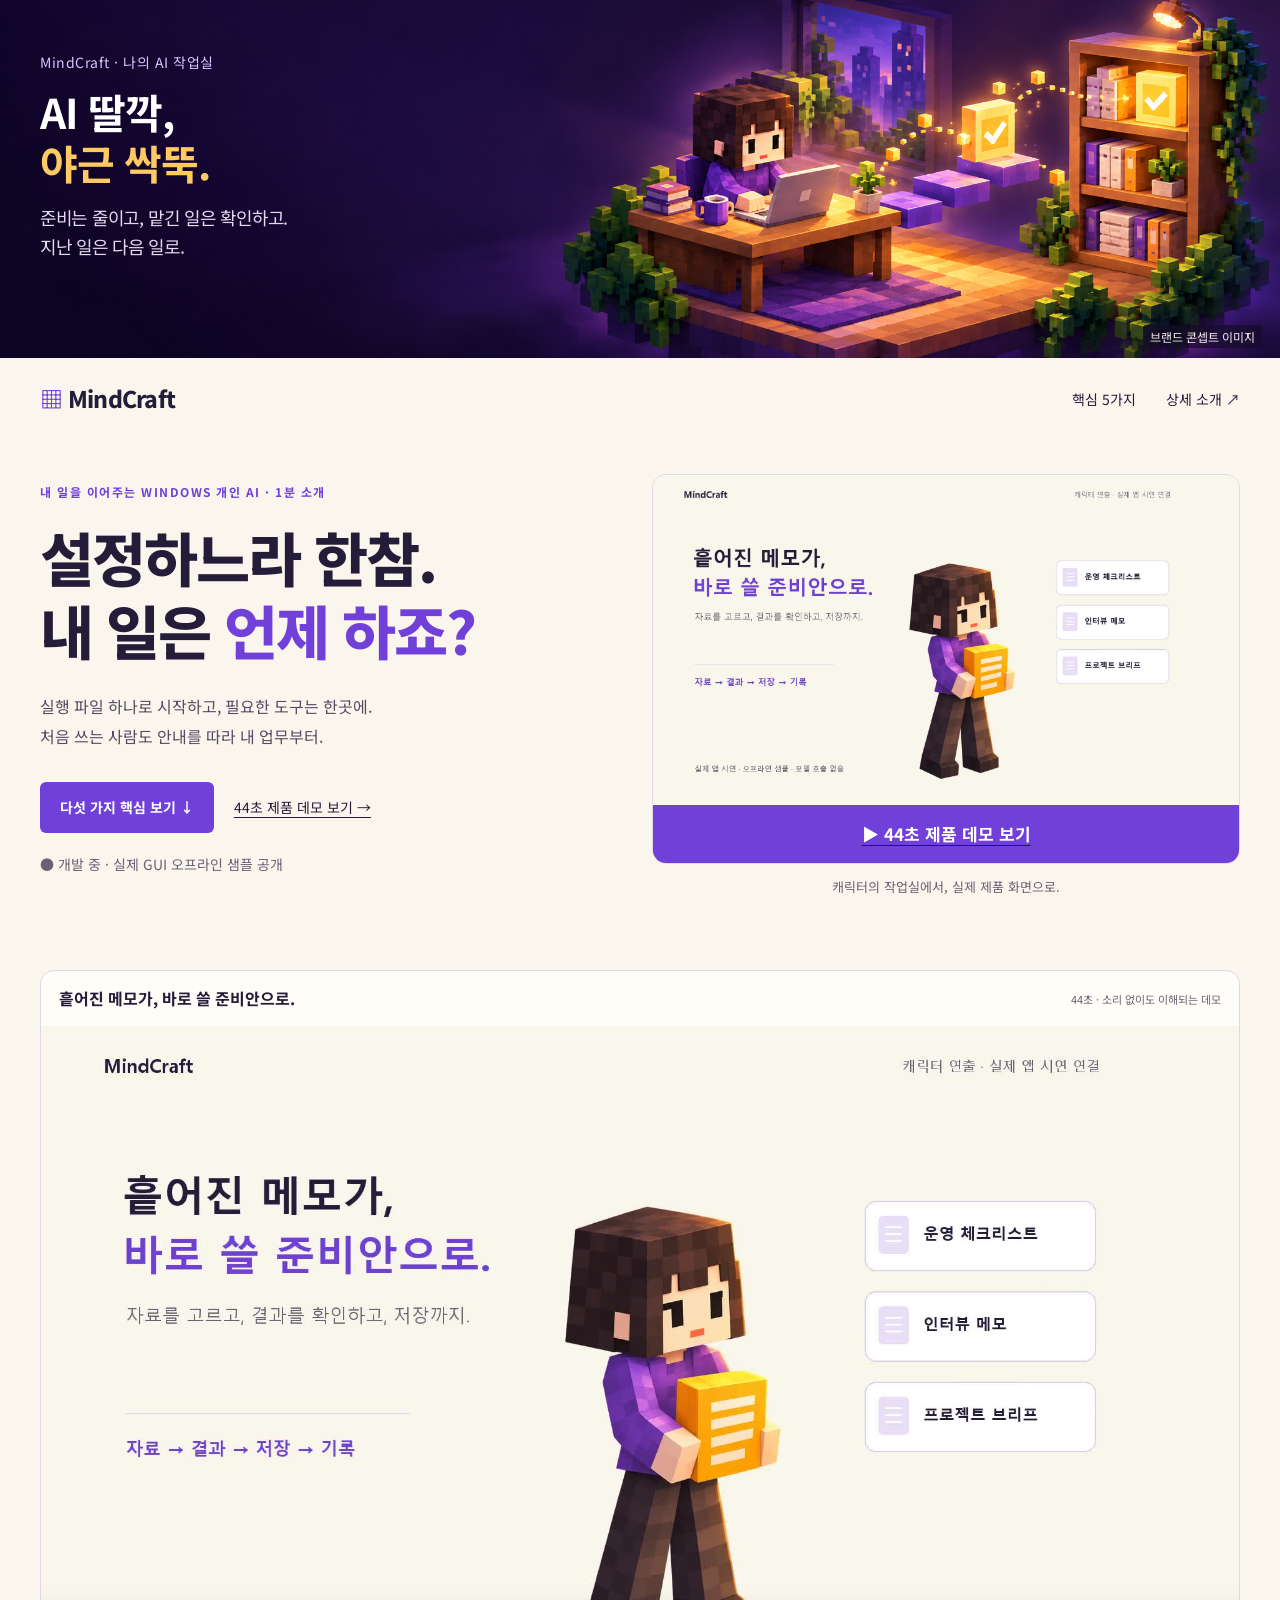
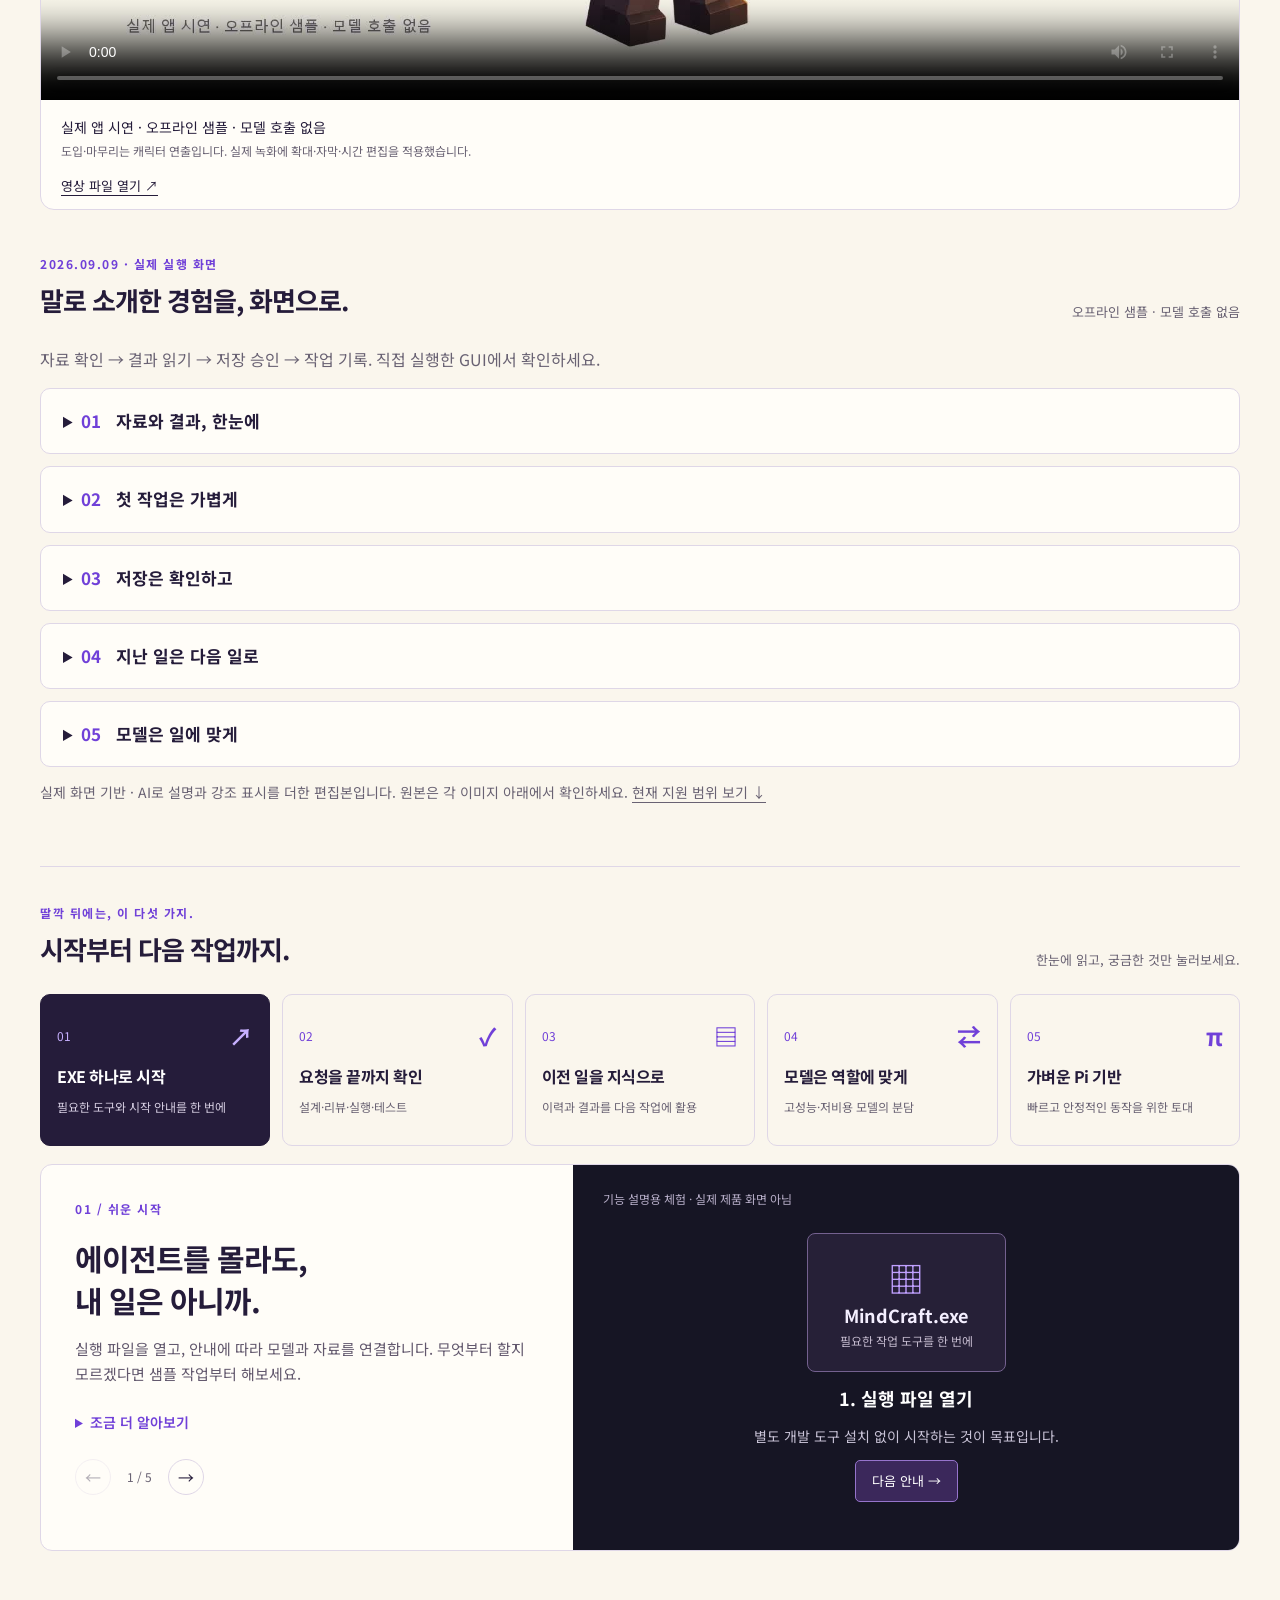
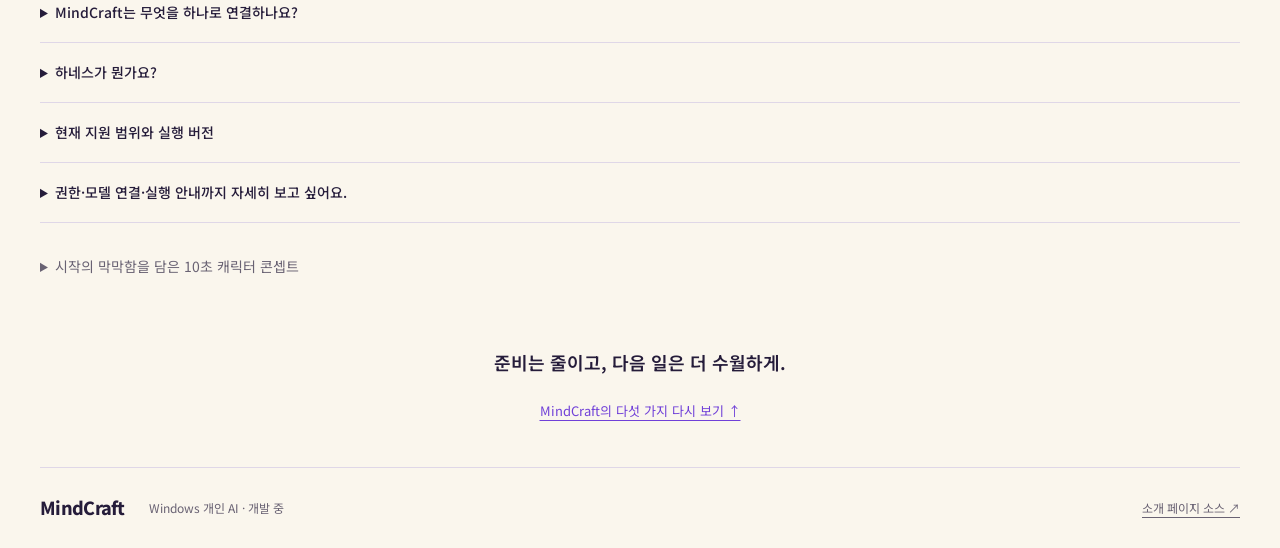
==== index.html @ eecdfc87 "Add 44-second actual product demo with character motion and readable pacing" ====
<!doctype html><html lang="ko"><head><meta charset="utf-8"><meta name="viewport" content="width=device-width, initial-scale=1"><meta name="theme-color" content="#faf6ed"><meta name="description" content="AI 딸깍, 야근 싹뚝. 준비와 반복을 줄이는 Windows 개인 AI. 쉬운 시작, 작업 검증, 지식 재사용, 모델 역할 분담, Pi 기반."><title>MindCraft | AI 딸깍, 야근 싹뚝</title><link rel="icon" href="./favicon.svg"><link rel="stylesheet" href="./style.css"><script src="./app.js" defer></script><meta property="og:image" content="https://ddt-mindcraft.github.io/mindcraft-showcase/assets/submission-cover-v1.png"><meta property="og:image:alt" content="MindCraft · AI 딸깍, 야근 싹뚝 · 콘셉트 이미지"><meta name="twitter:card" content="summary_large_image"></head>
<body><a class="skip" href="#main">본문으로 건너뛰기</a><aside class="value-banner image-value-banner" aria-label="MindCraft 핵심 가치"><img src="./assets/value-banner-v1.png" alt="블록 캐릭터의 작업실에서 확인된 결과 문서가 자료함으로 이어지는 콘셉트 일러스트" width="2172" height="724" fetchpriority="high"><div class="value-banner-copy"><p class="banner-brand">MindCraft · 나의 AI 작업실</p><p class="banner-title"><strong>AI 딸깍,<br><span class="banner-punch">야근 싹뚝.</span></strong></p><p class="banner-value">준비는 줄이고, 맡긴 일은 확인하고.<br>지난 일은 다음 일로.</p></div><small class="banner-label">브랜드 콘셉트 이미지</small></aside><header class="wrap nav"><a class="brand" href="./"><span aria-hidden="true">▦</span> MindCraft</a><nav aria-label="주요 메뉴"><a href="#features">핵심 5가지</a><a href="./details.html">상세 소개 ↗</a></nav></header>
<main id="main"><section class="hero wrap"><div><p class="eyebrow">내 일을 이어주는 WINDOWS 개인 AI · 1분 소개</p><h1>설정하느라 한참.<br>내 일은 <em>언제 하죠?</em></h1><p class="lead">실행 파일 하나로 시작하고, 필요한 도구는 한곳에.<br>처음 쓰는 사람도 안내를 따라 내 업무부터.</p><div class="hero-actions"><a class="primary" href="#features">다섯 가지 핵심 보기 ↓</a><a class="text-button" href="#demo">44초 제품 데모 보기 →</a></div><p class="status">● 개발 중 · 실제 GUI 오프라인 샘플 공개</p></div><figure class="hero-art product-preview"><a href="#product-film" aria-label="44초 실제 제품 데모 보기"><img src="./assets/product-demo-v1.jpg" width="1920" height="1080" alt="보라색 MindCraft 캐릭터와 문서 자료. 흩어진 메모가 바로 쓸 준비안으로."><span class="demo-play">▶ 44초 제품 데모 보기</span></a><figcaption>캐릭터의 작업실에서, 실제 제품 화면으로.</figcaption></figure></section>
<section id="demo" class="wrap demo-gallery"><figure id="product-film" class="product-film"><div class="film-heading"><span>흩어진 메모가, 바로 쓸 준비안으로.</span><small>44초 · 소리 없이도 이해되는 데모</small></div><video id="product-video" controls playsinline preload="metadata" poster="./assets/product-demo-v1.jpg" aria-describedby="product-description" src="./assets/product-demo-v1.mp4">영상 재생을 지원하지 않는 브라우저입니다.</video><figcaption id="product-description">실제 앱 시연 · 오프라인 샘플 · 모델 호출 없음<br><small>도입·마무리는 캐릭터 연출입니다. 실제 녹화에 확대·자막·시간 편집을 적용했습니다.</small></figcaption><p><a href="./assets/product-demo-v1.mp4">영상 파일 열기 ↗</a></p><p id="product-fallback" hidden>영상을 불러오지 못했습니다. 위의 영상 파일 링크로 열어주세요.</p></figure><div class="section-head"><div><p class="eyebrow">2026.09.09 · 실제 실행 화면</p><h2>말로 소개한 경험을, 화면으로.</h2></div><p>오프라인 샘플 · 모델 호출 없음</p></div><p>자료 확인 → 결과 읽기 → 저장 승인 → 작업 기록. 직접 실행한 GUI에서 확인하세요.</p><details class="demo-shot"><summary><span>01</span> 자료와 결과, 한눈에</summary><figure><a href="./assets/demo-annotated-v1/01-result.png" target="_blank" rel="noopener" aria-label="기능 설명 이미지 크게 보기"><img src="./assets/demo-annotated-v1/01-result.png" width="1536" height="1024" loading="lazy" alt="MindCraft 실제 화면 기반의 기능 설명 편집본"></a><figcaption>선택한 자료와 결과 문서를 함께 확인합니다. <a href="./assets/demo-annotated-v1/01-result.png" target="_blank" rel="noopener">설명 이미지 확대 ↗</a> · <a href="./assets/demo-0909/01-result.png" target="_blank" rel="noopener">편집 전 원본 ↗</a></figcaption></figure></details><details class="demo-shot"><summary><span>02</span> 첫 작업은 가볍게</summary><figure><a href="./assets/demo-annotated-v1/02-easy-start.png" target="_blank" rel="noopener" aria-label="기능 설명 이미지 크게 보기"><img src="./assets/demo-annotated-v1/02-easy-start.png" width="1536" height="1024" loading="lazy" alt="MindCraft 실제 화면 기반의 기능 설명 편집본"></a><figcaption>샘플을 따라 첫 작업을 직접 해봅니다. <a href="./assets/demo-annotated-v1/02-easy-start.png" target="_blank" rel="noopener">설명 이미지 확대 ↗</a> · <a href="./assets/demo-0909/02-easy-start.png" target="_blank" rel="noopener">편집 전 원본 ↗</a></figcaption></figure></details><details class="demo-shot"><summary><span>03</span> 저장은 확인하고</summary><figure><a href="./assets/demo-annotated-v1/03-approval.png" target="_blank" rel="noopener" aria-label="기능 설명 이미지 크게 보기"><img src="./assets/demo-annotated-v1/03-approval.png" width="1536" height="1024" loading="lazy" alt="MindCraft 실제 화면 기반의 기능 설명 편집본"></a><figcaption>저장 경로와 변경 내용을 보고 승인합니다. <a href="./assets/demo-annotated-v1/03-approval.png" target="_blank" rel="noopener">설명 이미지 확대 ↗</a> · <a href="./assets/demo-0909/03-approval.png" target="_blank" rel="noopener">편집 전 원본 ↗</a></figcaption></figure></details><details class="demo-shot"><summary><span>04</span> 지난 일은 다음 일로</summary><figure><a href="./assets/demo-annotated-v1/04-history.png" target="_blank" rel="noopener" aria-label="기능 설명 이미지 크게 보기"><img src="./assets/demo-annotated-v1/04-history.png" width="1536" height="1024" loading="lazy" alt="MindCraft 실제 화면 기반의 기능 설명 편집본"></a><figcaption>작업 기록에서 이전 결과를 다시 엽니다. <a href="./assets/demo-annotated-v1/04-history.png" target="_blank" rel="noopener">설명 이미지 확대 ↗</a> · <a href="./assets/demo-0909/04-history.png" target="_blank" rel="noopener">편집 전 원본 ↗</a></figcaption></figure></details><details class="demo-shot"><summary><span>05</span> 모델은 일에 맞게</summary><figure><a href="./assets/demo-annotated-v1/05-model-roles.png" target="_blank" rel="noopener" aria-label="기능 설명 이미지 크게 보기"><img src="./assets/demo-annotated-v1/05-model-roles.png" width="1536" height="1024" loading="lazy" alt="MindCraft 실제 화면 기반의 기능 설명 편집본"></a><figcaption>일반 작업과 복잡한 계획에 쓸 모델 역할을 설정합니다. <a href="./assets/demo-annotated-v1/05-model-roles.png" target="_blank" rel="noopener">설명 이미지 확대 ↗</a> · <a href="./assets/demo-0909/05-model-roles.png" target="_blank" rel="noopener">편집 전 원본 ↗</a></figcaption></figure></details><p class="demo-note">실제 화면 기반 · AI로 설명과 강조 표시를 더한 편집본입니다. 원본은 각 이미지 아래에서 확인하세요. <a href="#availability">현재 지원 범위 보기 ↓</a></p></section>
<section id="features" class="wrap features"><div class="section-head"><div><p class="eyebrow">딸깍 뒤에는, 이 다섯 가지.</p><h2>시작부터 다음 작업까지.</h2></div><p>한눈에 읽고, 궁금한 것만 눌러보세요.</p></div>
<div class="feature-tabs" role="tablist" aria-label="MindCraft 핵심 특징">
<button id="tab-0" role="tab" aria-selected="true" aria-controls="feature-panel" data-feature="0"><span class="number">01 <b>↗</b></span><strong>EXE 하나로 시작</strong><span>필요한 도구와 시작 안내를 한 번에</span></button>
<button id="tab-1" role="tab" aria-selected="false" tabindex="-1" aria-controls="feature-panel" data-feature="1"><span class="number">02 <b>✓</b></span><strong>요청을 끝까지 확인</strong><span>설계·리뷰·실행·테스트</span></button>
<button id="tab-2" role="tab" aria-selected="false" tabindex="-1" aria-controls="feature-panel" data-feature="2"><span class="number">03 <b>▤</b></span><strong>이전 일을 지식으로</strong><span>이력과 결과를 다음 작업에 활용</span></button>
<button id="tab-3" role="tab" aria-selected="false" tabindex="-1" aria-controls="feature-panel" data-feature="3"><span class="number">04 <b>⇄</b></span><strong>모델은 역할에 맞게</strong><span>고성능·저비용 모델의 분담</span></button>
<button id="tab-4" role="tab" aria-selected="false" tabindex="-1" aria-controls="feature-panel" data-feature="4"><span class="number">05 <b>π</b></span><strong>가벼운 Pi 기반</strong><span>빠르고 안정적인 동작을 위한 토대</span></button>
</div>
<div id="feature-panel" role="tabpanel" aria-labelledby="tab-0" tabindex="0"><div class="panel-copy"><p class="eyebrow" id="panel-kicker">01 / 쉬운 시작</p><h3 id="panel-title">에이전트를 몰라도,<br>내 일은 아니까.</h3><p id="panel-description">실행 파일을 열고, 안내에 따라 모델과 자료를 연결합니다. 무엇부터 할지 모르겠다면 샘플 작업부터 해보세요.</p><details id="deep-detail"><summary>조금 더 알아보기</summary><div id="panel-detail">하네스는 AI가 일을 수행하는 데 필요한 도구와 절차입니다. MindCraft는 이를 한 프로그램에 담아 직접 구성하는 부담을 줄입니다. 실제 AI를 연결하려면 선택한 서비스의 계정이나 인증 정보가 필요할 수 있습니다.</div></details><div class="panel-navigation"><button id="prev-feature" disabled aria-label="이전 특징">←</button><span id="position">1 / 5</span><button id="next-feature" aria-label="다음 특징">→</button></div></div><div class="experience"><span class="sample">기능 설명용 체험 · 실제 제품 화면 아님</span><div id="interactive"><div class="file-tile"><span>▦</span><strong>MindCraft.exe</strong><small>필요한 작업 도구를 한 번에</small></div><p class="scene-title">1. 실행 파일 열기</p><p>별도 개발 도구 설치 없이 시작하는 것이 목표입니다.</p><button class="scene-button" id="onboard-next">다음 안내 →</button></div></div></div>
<noscript><p>위 다섯 가지가 핵심입니다. <a href="./details.html">상세 소개</a>에서 설명을 확인하세요.</p></noscript></section>
<section class="wrap more"><details id="comparison"><summary>MindCraft는 무엇을 하나로 연결하나요?</summary><p>쉬운 시작부터 요청 확인, 지식 재사용까지. 내 일을 이어주는 작업 환경을 하나로 연결합니다.</p><p>도구를 하나씩 구성하는 부담을 줄이고, 작업 순서에 따라 결과를 확인합니다. 다시 쓸 자료는 골라서 다음 작업에 활용합니다.</p></details><details><summary>하네스가 뭔가요?</summary><p>AI가 일을 수행하는 데 필요한 도구와 절차를 뜻합니다. MindCraft는 쉬운 시작, 작업 절차, 지식 재사용, 모델 배정을 하나의 프로그램으로 연결합니다.</p></details><details id="availability"><summary>현재 지원 범위와 실행 버전</summary><p>2026년 9월 9일 기준, 실제 GUI의 오프라인 자료→결과→저장 승인→기록 여정과 단일 EXE 패키지가 있습니다. AI-DLC는 코드 생성 진행 중이며, 실제 모델 연결·작업별 전체 검증·비용 및 속도 효과·깨끗한 Windows 환경 검증은 아직 완료되지 않았습니다. 공개 캡처는 최신 개발 화면으로, 별도 전달하는 검증된 이전 EXE와 UI 차이가 있습니다.</p><p><a href="./details.html#story">계산과 검사를 수행하는 웹 예시 보기 ↗</a></p></details><details><summary>권한·모델 연결·실행 안내까지 자세히 보고 싶어요.</summary><p>파일 변경 전 승인, 중단 후 재개, 자료의 출처와 재사용 기준을 포함한 상세 설명입니다.</p><a href="./details.html#principles">제품 상세 소개 ↗</a> · <a href="./details.html#start">시작 준비 안내 ↗</a></details></section>
<section class="wrap concept-extra"><details><summary>시작의 막막함을 담은 10초 캐릭터 콘셉트</summary><video id="concept-video" controls muted playsinline preload="none" src="./assets/onboarding-concept.mp4" aria-label="AI 생성 캐릭터 콘셉트 영상"></video><p>AI 생성 콘셉트 · 실제 제품 화면 아님</p><p id="video-fallback" hidden><a href="./assets/onboarding-concept.mp4">콘셉트 영상 직접 열기 ↗</a></p></details></section><section class="closing wrap"><p>준비는 줄이고, 다음 일은 더 수월하게.</p><a href="#features">MindCraft의 다섯 가지 다시 보기 ↑</a></section></main><footer class="wrap"><a class="brand" href="./">MindCraft</a><span>Windows 개인 AI · 개발 중</span><a href="https://github.com/ddt-mindcraft/mindcraft-showcase">소개 페이지 소스 ↗</a></footer>
</body></html>
---- style.css ----
@import url('https://fonts.googleapis.com/css2?family=Noto+Sans+KR:wght@400;500;600;700;800&display=swap');
:root{--bg:#faf6ed;--ink:#251c3a;--purple:#7040d8;--muted:#696273;--line:#dfd7e7}*{box-sizing:border-box}html{scroll-behavior:smooth;scroll-padding-top:24px}body{margin:0;background:var(--bg);color:var(--ink);font-family:'Noto Sans KR','Malgun Gothic',sans-serif;line-height:1.65}button,select,input{font:inherit}button,a{color:inherit}button{cursor:pointer}a{text-underline-offset:4px}button:focus-visible,a:focus-visible,summary:focus-visible,input:focus-visible{outline:3px solid var(--purple);outline-offset:5px}.wrap{width:min(1200px,calc(100% - 64px));margin-inline:auto}.skip{position:absolute;top:-100px;background:#fff;padding:15px;z-index:5}.skip:focus{top:10px}.nav{display:flex;align-items:center;justify-content:space-between;padding-block:22px}.brand{text-decoration:none;font-weight:800;font-size:23px;letter-spacing:-.7px}.brand span{color:var(--purple)}nav{display:flex;gap:30px;font-size:14px}nav a{text-decoration:none}.hero{display:grid;grid-template-columns:1fr 1fr;align-items:center;gap:24px;padding-block:34px 48px}.eyebrow{font-size:12px;letter-spacing:1.5px;font-weight:700;color:var(--purple);margin:0 0 18px}h1{font-size:clamp(38px,4.6vw,64px);line-height:1.25;letter-spacing:-2px;margin:0 0 24px;font-weight:800}h1 em{font-style:normal;color:var(--purple)}.lead{font-size:16px;line-height:1.9;color:#544c62;margin:0}.hero-actions{display:flex;align-items:center;flex-wrap:wrap;gap:20px;margin-top:30px}.primary{padding:14px 20px;background:var(--purple);color:#fff;border-radius:6px;font-size:14px;text-decoration:none;font-weight:700}.text-button{border:0;background:transparent;padding:8px 0;font-size:14px}.text-button small{color:var(--muted);margin-left:4px}.status{font-size:12px;color:var(--muted);margin-top:20px}.hero-art{margin:0}.hero-art img{display:block;width:100%;height:auto;mix-blend-mode:multiply;border-radius:20px}.hero-art figcaption{text-align:center;color:var(--muted);font-size:12px;margin-top:10px}.features{border-top:1px solid var(--line);padding-top:36px}.section-head{display:flex;align-items:end;justify-content:space-between;gap:24px;margin-bottom:24px}.section-head .eyebrow{margin-bottom:5px}h2{font-size:26px;letter-spacing:-1px;margin:0}.section-head>p{font-size:13px;color:var(--muted);margin:0}.feature-tabs{display:grid;grid-template-columns:repeat(5,1fr);gap:12px}.feature-tabs button{text-align:left;border:1px solid var(--line);background:transparent;border-radius:10px;padding:19px 16px;transition:background .18s,transform .18s;min-height:152px}.feature-tabs button:hover{background:#f0e7fb;transform:translateY(-2px)}.feature-tabs button[aria-selected=true]{background:var(--ink);border-color:var(--ink);color:#fff}.number{font-size:12px;color:var(--purple);display:flex;justify-content:space-between;align-items:center;margin-bottom:15px}.number b{font-size:24px;line-height:1}.feature-tabs [aria-selected=true] .number{color:#c7b0ff}.feature-tabs strong{display:block;font-size:16px;letter-spacing:-.5px;margin-bottom:7px}.feature-tabs button>span:last-child{display:block;font-size:12px;color:var(--muted)}.feature-tabs button[aria-selected=true]>span:last-child{color:#d4cce0}#feature-panel{display:grid;grid-template-columns:1fr 1.25fr;border:1px solid var(--line);background:#fffdf8;border-radius:12px;margin-top:18px;overflow:hidden}.panel-copy{padding:34px}.panel-copy h3{font-size:30px;line-height:1.4;letter-spacing:-1px;margin:0 0 16px}.panel-copy>p:not(.eyebrow){font-size:15px;color:#62586d}.panel-copy details{margin-top:24px;font-size:14px}.panel-copy summary{font-weight:600;color:var(--purple)}summary{cursor:pointer}details>div,details>p{margin-top:14px;color:#62586d;font-size:14px;line-height:1.85}.panel-navigation{display:flex;align-items:center;gap:16px;margin-top:25px}.panel-navigation button{border:1px solid var(--line);background:transparent;border-radius:50%;width:36px;height:36px}.panel-navigation button:disabled{opacity:.35;cursor:default}.panel-navigation span{font-size:12px;color:var(--muted)}.experience{background:#161524;color:#f4efff;padding:24px 30px;display:flex;flex-direction:column;min-height:365px}.sample{color:#b7aec8;font-size:12px}#interactive{flex:1;display:flex;flex-direction:column;justify-content:center;gap:12px;align-items:center;padding:24px 0;text-align:center}#interactive p{margin:0;font-size:14px;color:#c9c3d7}.file-tile{display:flex;flex-direction:column;align-items:center;border:1px solid #74618f;padding:20px 32px;background:#262037;border-radius:8px}.file-tile>span{font-size:36px;color:#c0a0ff;line-height:1.3}.file-tile small{color:#c4bace;font-size:12px}.file-tile strong{font-size:18px}.scene-title{font-size:18px!important;color:#fff!important;font-weight:700}.scene-button{border:1px solid #9674cc;background:#3b285b;color:#fff;border-radius:5px;padding:9px 16px;font-size:13px}.mini-steps{display:flex;gap:8px;justify-content:center;flex-wrap:wrap}.mini-steps button{background:#272436;color:#ccc3dc;border:1px solid #655a77;padding:9px 13px;border-radius:4px;font-size:13px}.mini-steps button[aria-pressed=true]{background:#b692f4;color:#211530;border-color:#b692f4}.scene-result{padding:17px;border-left:3px solid #ba9aec;text-align:left;width:100%;background:#211f31}.scene-result strong{display:block;color:#fff;margin-bottom:5px}.knowledge{display:grid;gap:10px;width:100%;text-align:left}.knowledge label{border:1px solid #706084;padding:13px;cursor:pointer;background:#292238;font-size:14px}.knowledge input{accent-color:#b895f3;margin-right:10px}.model-row{display:flex;justify-content:space-between;gap:20px;padding:9px 16px;border-bottom:1px solid #4e445f;width:100%;font-size:14px}.model-row b{color:#d3b8ff}.pi-stack{display:grid;gap:10px;width:100%}.pi-stack div{border:1px solid #6c5888;border-radius:5px;padding:12px;font-size:14px}.pi-stack div:first-child{background:#68439b}.pi-stack span{display:block;font-size:12px;color:#d2c6df}.more{padding-block:32px}.more details{border-bottom:1px solid var(--line);padding:18px 0}.more summary{font-weight:500;font-size:14px}.more p{max-width:850px}.closing{padding:22px 0 45px;text-align:center}.closing p{font-size:18px;font-weight:600}.closing a{font-size:13px;color:var(--purple)}footer{border-top:1px solid var(--line);display:flex;align-items:center;gap:24px;padding-block:25px;font-size:12px;color:var(--muted)}footer .brand{font-size:18px;color:var(--ink)}footer>a:last-child{margin-left:auto}dialog{background:var(--bg);border:0;border-radius:14px;padding:26px;width:min(850px,calc(100% - 28px));max-height:90vh;overflow:auto;color:var(--ink)}dialog::backdrop{background:#141020c9}.dialog-head{display:flex;align-items:center;justify-content:space-between;gap:20px}.dialog-head .eyebrow{margin-bottom:5px}.dialog-head button{border:1px solid var(--line);background:transparent;font-size:28px;min-width:42px}video{width:100%;background:#181421;aspect-ratio:16/9;margin-top:20px}dialog p:not(.eyebrow){font-size:13px;color:var(--muted)}dialog a{color:var(--purple);font-size:14px}
@media(max-width:900px){.wrap{width:calc(100% - 36px)}.hero{gap:12px}h1{font-size:42px}.lead{font-size:14px}.feature-tabs{gap:8px}.feature-tabs button{padding:14px 10px}.feature-tabs strong{font-size:14px}.panel-copy{padding:24px}.experience{padding:20px}.panel-copy h3{font-size:26px}.section-head{align-items:start}}
@media(max-width:650px){nav{gap:16px;font-size:12px}.nav{padding-block:16px}.brand{font-size:21px}.hero{grid-template-columns:1fr;padding-top:20px;padding-bottom:28px}.hero-art{max-width:390px;margin-inline:auto}.hero-art img{max-height:235px;object-fit:contain}.hero-art figcaption{margin-top:0}h1{font-size:42px}.hero-actions{gap:14px;margin-top:22px}.lead br{display:none}.status{margin-top:14px}.features{padding-top:24px}.section-head{display:block}.section-head>p{margin-top:8px}h2{font-size:23px}.feature-tabs{grid-template-columns:repeat(2,1fr);gap:8px}.feature-tabs button{min-height:112px;padding:12px 14px}.feature-tabs button:last-child{grid-column:1/-1;min-height:96px}.number{margin-bottom:8px}.feature-tabs strong{font-size:15px}#feature-panel{grid-template-columns:1fr}.panel-copy{padding:24px}.panel-copy h3{font-size:26px}.experience{min-height:320px}.panel-navigation{margin-top:18px}footer{flex-wrap:wrap;gap:10px}footer>a:last-child{margin-left:0;width:100%}.closing p{font-size:16px}.dialog-head h2{font-size:20px}}
@media(prefers-reduced-motion:reduce){html{scroll-behavior:auto}*,*::before,*::after{transition:none!important;animation:none!important}}

.hero-film{border:1px solid var(--line);border-radius:14px;overflow:hidden;background:#fffaf2;box-shadow:0 16px 42px #3823480b}.film-heading{display:flex;align-items:center;justify-content:space-between;gap:12px;padding:14px 18px;font-weight:700;font-size:16px}.film-heading small{font-size:11px;color:var(--muted);font-weight:400}.hero-film video{display:block;width:100%;aspect-ratio:16/9;object-fit:contain;margin:0;background:#28252e}.hero-film figcaption{font-size:13px;padding:14px 16px;margin:0;color:var(--ink)}.hero-film figcaption small{font-size:11px;color:var(--muted)}#video-fallback{padding:10px 18px;font-size:13px}@media(max-width:650px){.hero-film{width:100%;max-width:none;margin-top:10px}.film-heading{font-size:14px;padding:12px}.film-heading small{font-size:10px}}

.demo-gallery{padding-block:25px 48px}.demo-gallery>p{font-size:16px;color:var(--muted)}.demo-shot{border:1px solid var(--line);border-radius:10px;background:#fffdf8;margin-block:12px;overflow:hidden}.demo-shot summary{padding:18px 22px;font-size:17px;font-weight:700}.demo-shot summary span{color:var(--purple);margin-right:10px}.demo-shot figure{margin:0;padding:0 16px 20px}.demo-shot img{display:block;width:100%;height:auto;border:1px solid var(--line);border-radius:6px}.demo-shot figcaption{font-size:14px;margin-top:12px;line-height:1.8;color:var(--muted)}.demo-shot figcaption a{white-space:nowrap}.demo-gallery .demo-note{font-size:14px}.status{font-size:14px}

.comparison-table{overflow-x:auto}.comparison-table table{width:100%;border-collapse:collapse;min-width:510px;font-size:14px}.comparison-table th,.comparison-table td{text-align:left;padding:14px;border-bottom:1px solid var(--line);vertical-align:top}.comparison-table thead{background:#eee7f7}

.value-banner{background:#251c3a;color:#fff;text-align:center;padding:12px 24px}.value-banner p{margin:0;font-size:16px;line-height:1.65;letter-spacing:-.3px}.value-banner strong{color:#d8c4ff;font-weight:700}.value-banner span{display:inline-block}@media(max-width:540px){.value-banner{padding:10px 16px}.value-banner p{font-size:14px}.value-banner strong{display:block}}

.image-value-banner{position:relative;isolation:isolate;overflow:hidden;min-height:280px;height:clamp(280px,28vw,400px);padding:0;text-align:left;background:#160c29}.image-value-banner>img{position:absolute;inset:0;width:100%;height:100%;object-fit:cover;z-index:-1}.image-value-banner .value-banner-copy{width:min(1200px,calc(100% - 64px));margin:auto;padding-block:clamp(24px,4vw,56px)}.image-value-banner .banner-brand{font-size:14px;letter-spacing:.5px;color:#d8c4ff;margin:0 0 12px}.image-value-banner .banner-title{font-size:clamp(28px,3.2vw,46px);line-height:1.25;letter-spacing:-1px}.image-value-banner .banner-title strong{color:#fff}.image-value-banner .banner-value{font-size:clamp(15px,1.4vw,19px);line-height:1.65;margin-top:14px;color:#e3d9ee}.image-value-banner .banner-label{position:absolute;bottom:10px;right:18px;font-size:12px;color:#eee;background:#160c29b3;padding:2px 7px;border-radius:3px}@media(max-width:600px){.image-value-banner{height:auto;min-height:400px;padding-top:195px}.image-value-banner>img{width:650px;max-width:none;height:217px;left:auto;right:0;object-fit:contain}.image-value-banner .value-banner-copy{width:calc(100% - 40px);padding:10px 0 40px}.image-value-banner .banner-title{font-size:29px}.image-value-banner .banner-title br{display:none}.image-value-banner .banner-value br{display:none}.image-value-banner .banner-brand{margin-bottom:7px}.image-value-banner .banner-value{margin-top:10px}.image-value-banner .banner-label{bottom:8px}}

.image-value-banner .banner-title .banner-punch{display:inline;color:#ffc963;font-size:inherit;font-weight:inherit;line-height:inherit}.image-value-banner .banner-value{max-width:45%}@media(max-width:600px){.image-value-banner .banner-value{max-width:100%}}

/* Actual product film, September 2026 */
.product-preview{margin:0}.product-preview>a{display:block;position:relative;overflow:hidden;border:1px solid var(--line);border-radius:14px;background:#faf6ed}.product-preview img{display:block;width:100%;height:auto;mix-blend-mode:normal;border-radius:0}.demo-play{display:block;background:var(--purple);color:white;text-align:center;padding:15px;font-size:17px;font-weight:700}.product-preview figcaption{text-align:center;font-size:13px;color:var(--muted);margin-top:12px}.product-film{scroll-margin-top:20px;margin:0 0 44px;border:1px solid var(--line);border-radius:14px;overflow:hidden;background:#fffdf8}.product-film video{display:block;margin:0;width:100%;aspect-ratio:16/9}.product-film figcaption{padding:16px 20px 0;font-size:14px}.product-film figcaption small{color:var(--muted);font-size:12px}.product-film>p{padding:0 20px;font-size:13px}.concept-extra{padding-bottom:30px}.concept-extra summary{font-size:14px;color:var(--muted)}.concept-extra video{max-width:700px;display:block}.concept-extra p{font-size:12px;color:var(--muted)}@media(max-width:650px){.product-film .film-heading{display:block}.product-film .film-heading small{display:block;margin-top:5px}}
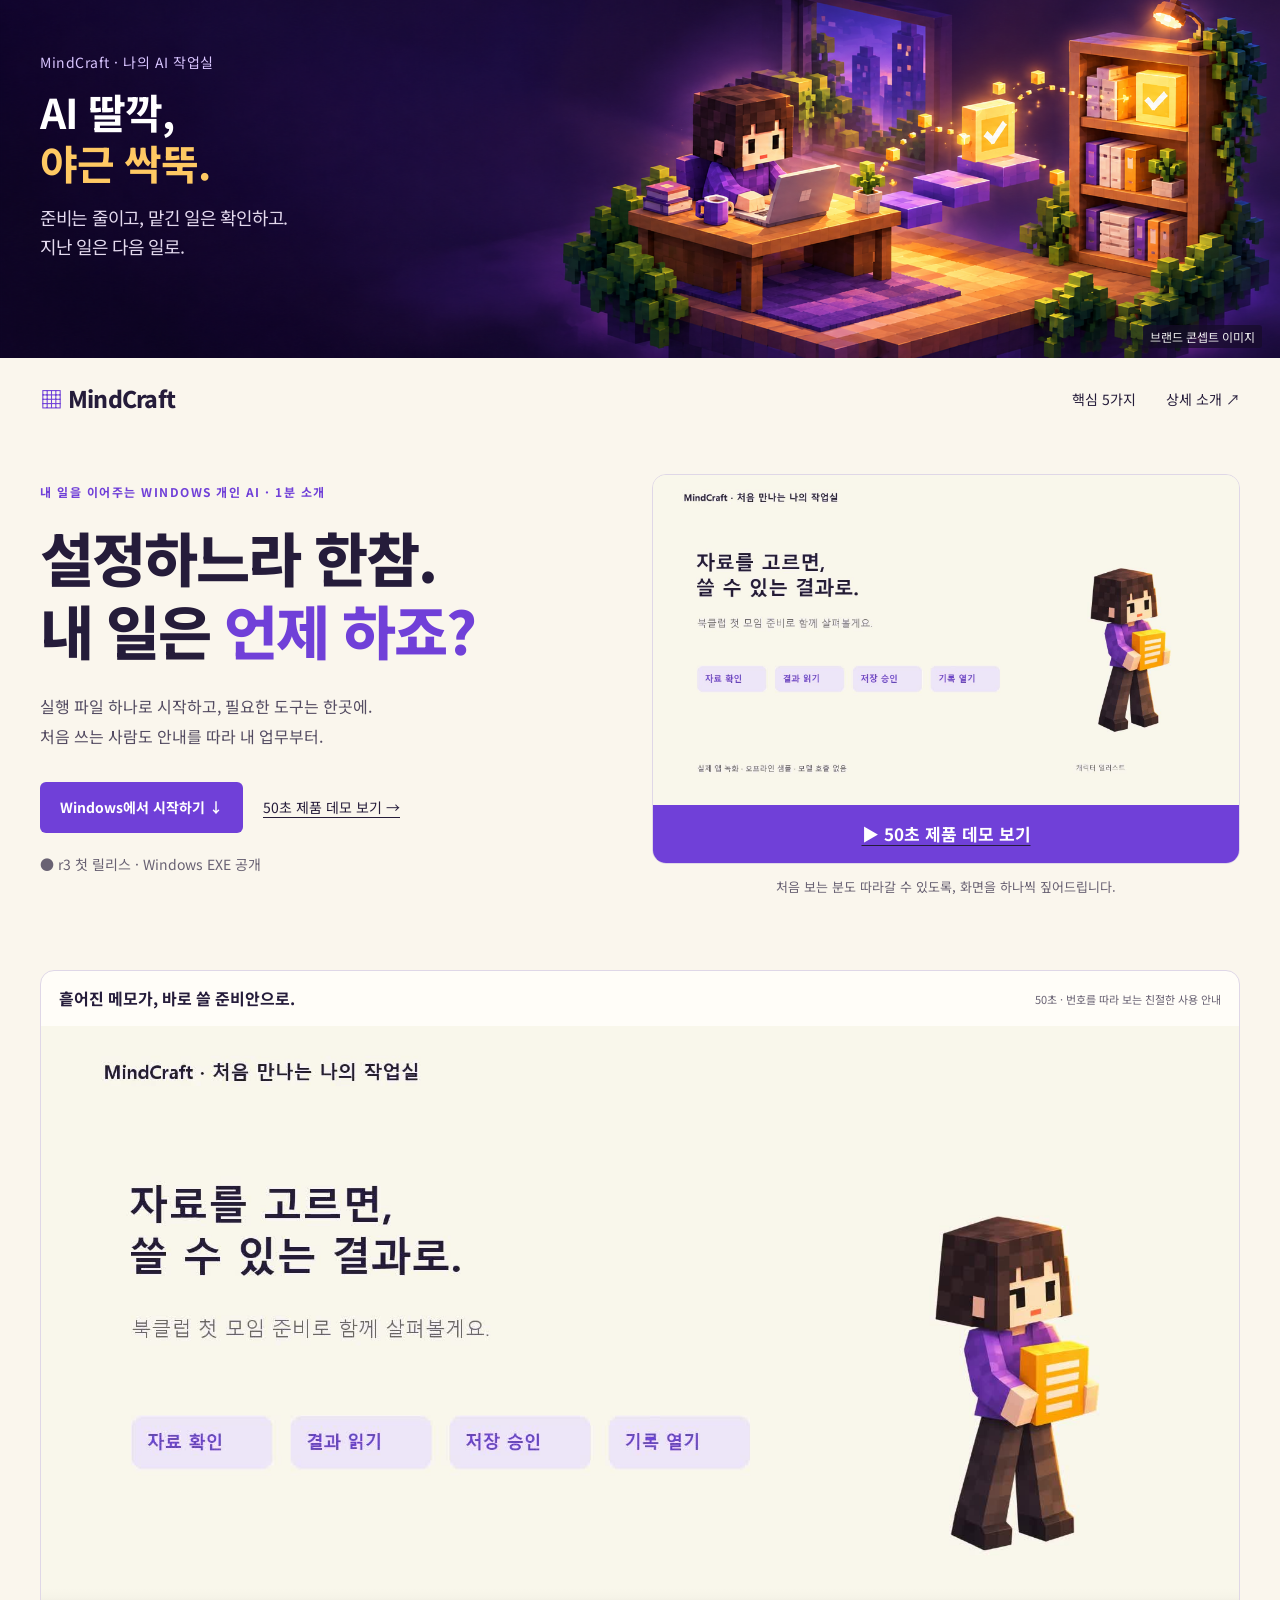
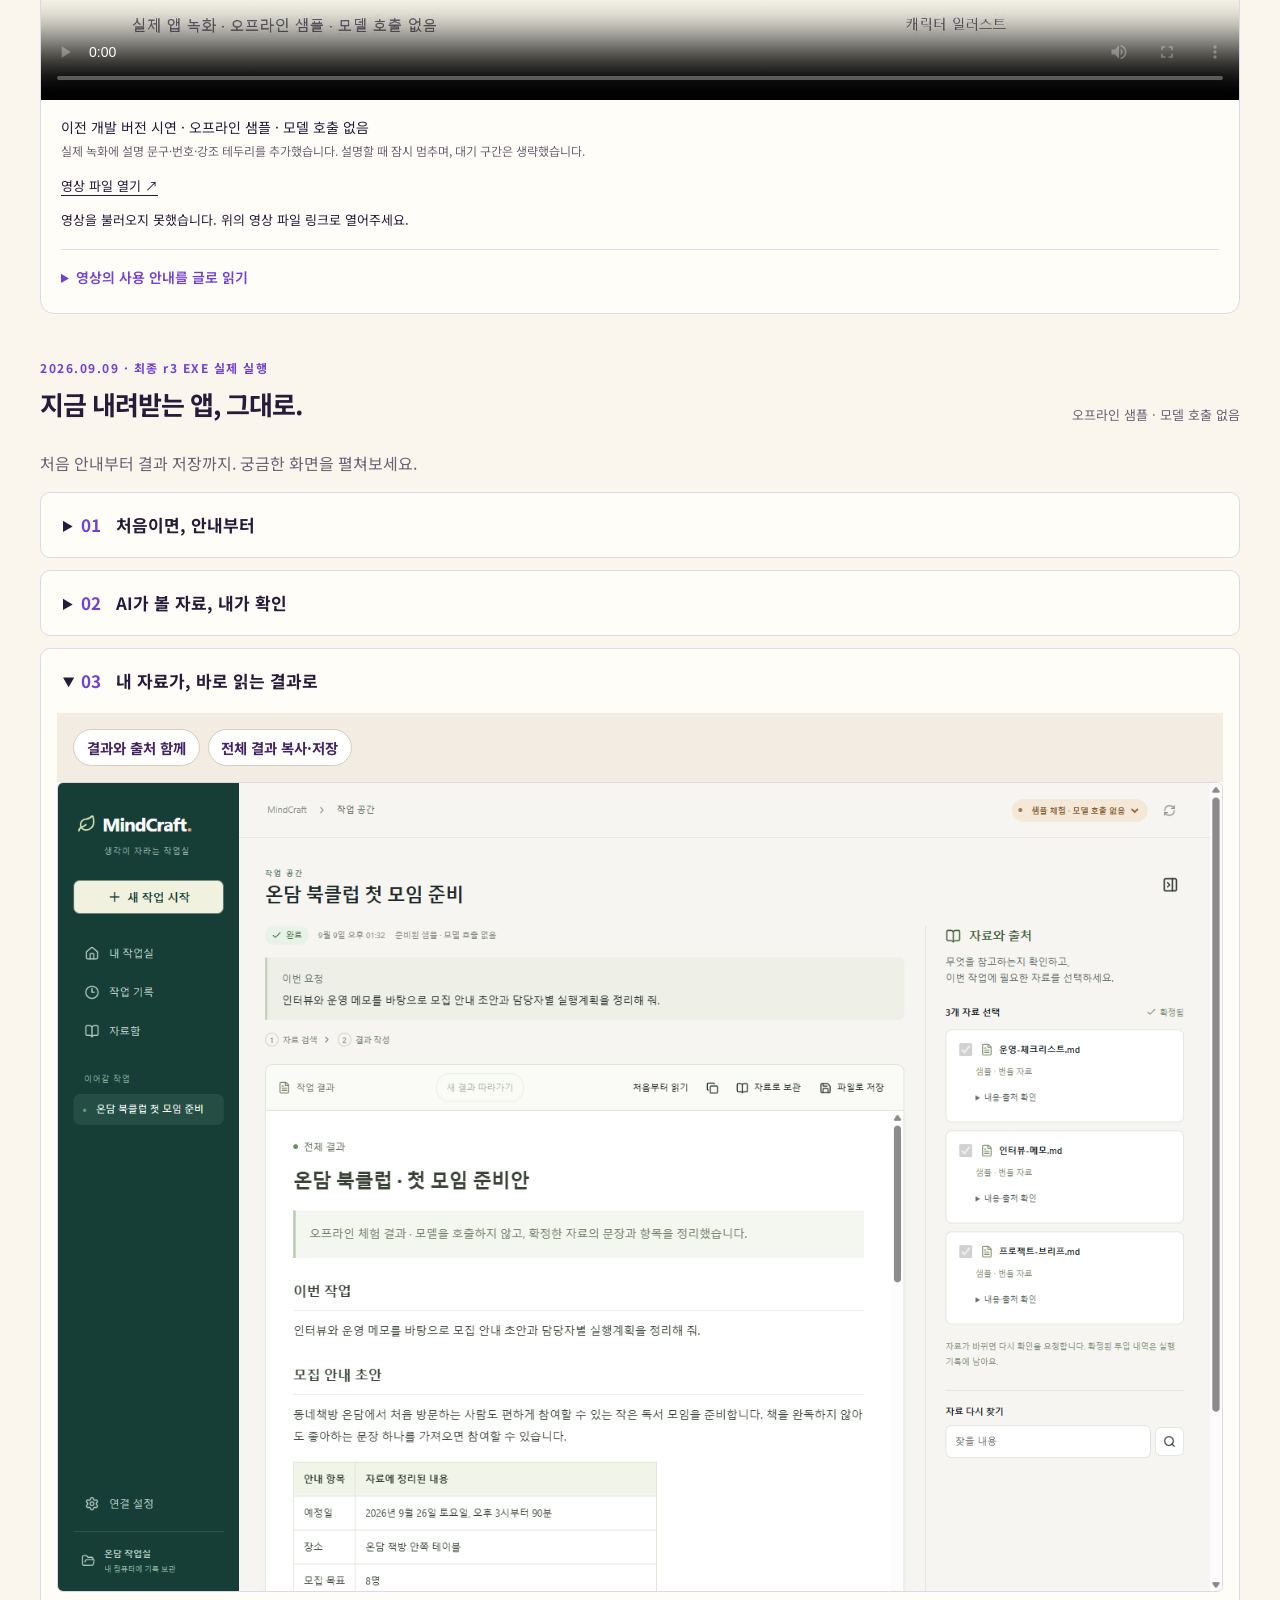
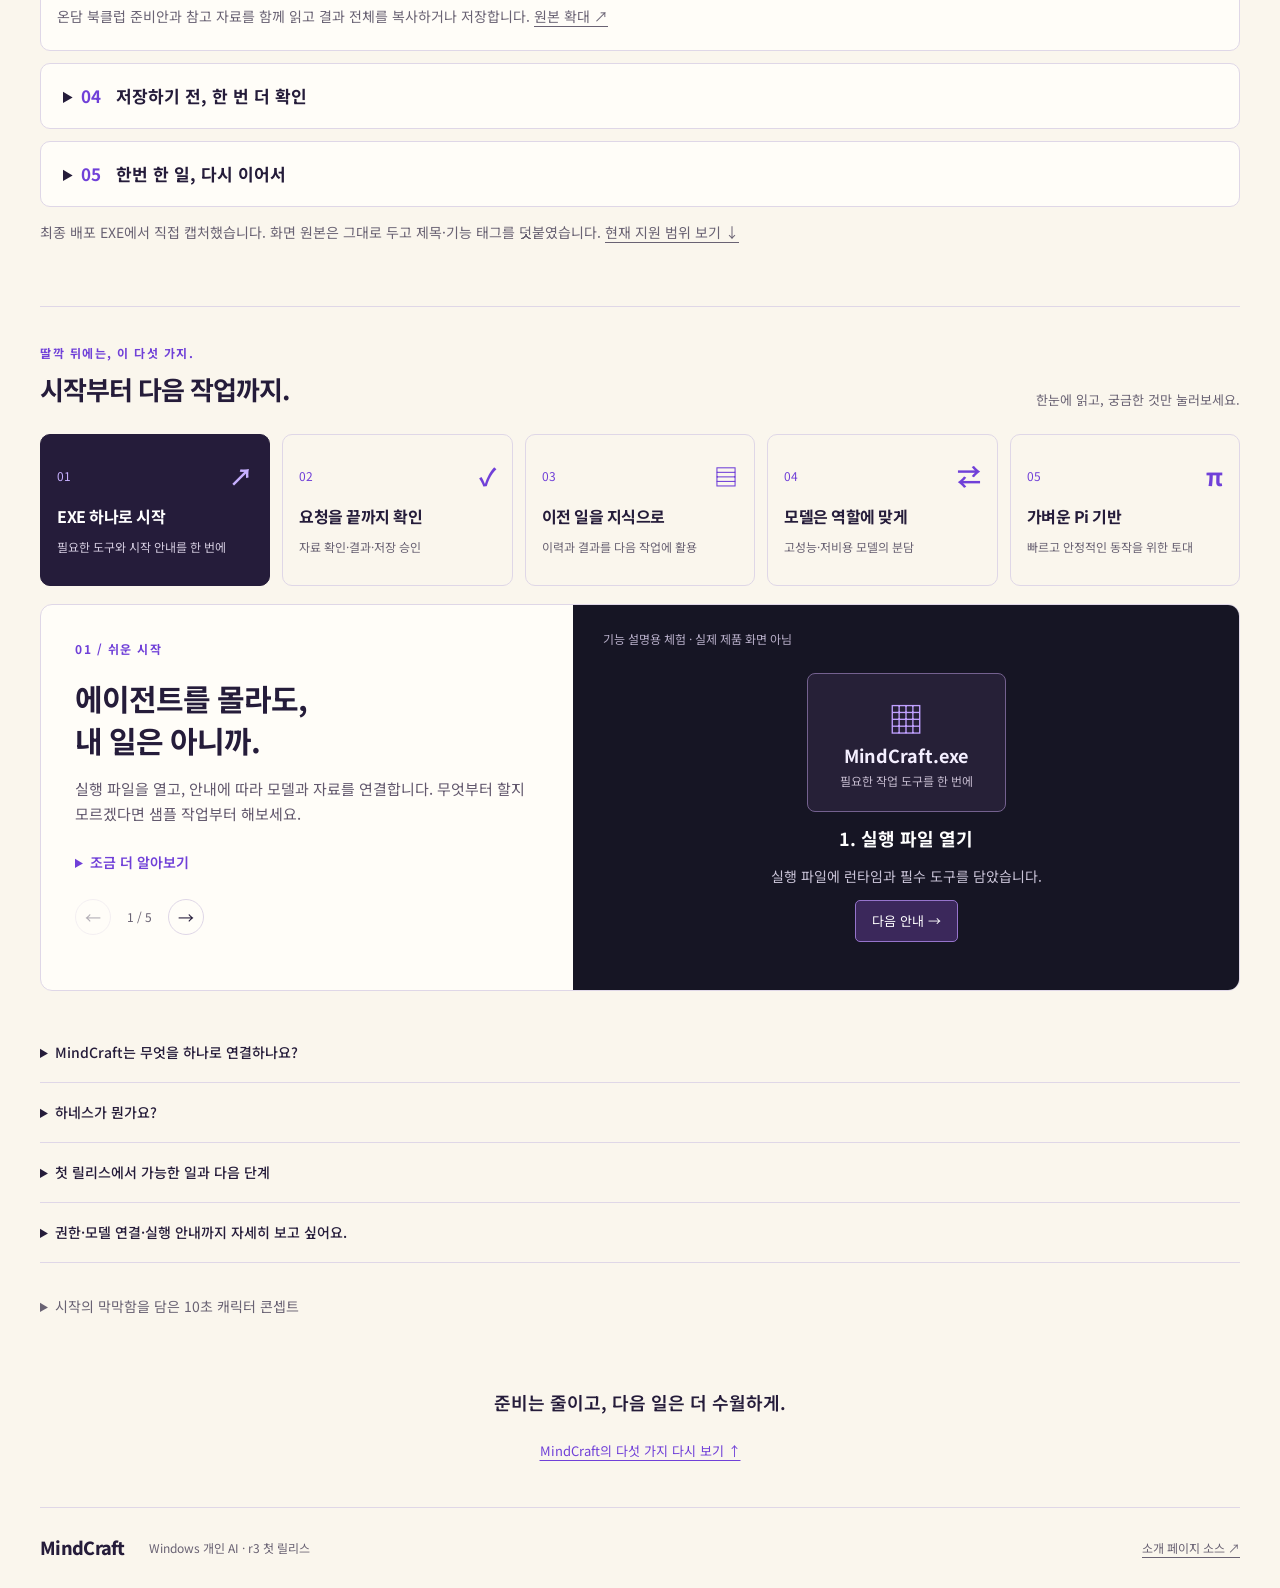
==== commit 943a96ce: "Update submission to completed r3 release with final EXE demo and full AI-DLC evidence" ====
--- a/index.html
+++ b/index.html
@@ -1,17 +1,17 @@
-<!doctype html><html lang="ko"><head><meta charset="utf-8"><meta name="viewport" content="width=device-width, initial-scale=1"><meta name="theme-color" content="#faf6ed"><meta name="description" content="AI 딸깍, 야근 싹뚝. 준비와 반복을 줄이는 Windows 개인 AI. 쉬운 시작, 작업 검증, 지식 재사용, 모델 역할 분담, Pi 기반."><title>MindCraft | AI 딸깍, 야근 싹뚝</title><link rel="icon" href="./favicon.svg"><link rel="stylesheet" href="./style.css"><script src="./app.js" defer></script><meta property="og:image" content="https://ddt-mindcraft.github.io/mindcraft-showcase/assets/submission-cover-v1.png"><meta property="og:image:alt" content="MindCraft · AI 딸깍, 야근 싹뚝 · 콘셉트 이미지"><meta name="twitter:card" content="summary_large_image"></head>
+<!doctype html><html lang="ko"><head><meta charset="utf-8"><meta name="viewport" content="width=device-width, initial-scale=1"><meta name="theme-color" content="#faf6ed"><meta name="description" content="AI 딸깍, 야근 싹뚝. 준비와 반복을 줄이는 Windows 개인 AI. 쉬운 시작, 작업 검증, 지식 재사용, 모델 역할 분담, Pi 기반."><title>MindCraft | AI 딸깍, 야근 싹뚝</title><link rel="icon" href="./favicon.svg"><link rel="stylesheet" href="./style.css"><script src="./app.js" defer></script><meta property="og:image" content="https://ddt-mindcraft.github.io/mindcraft-showcase/assets/submission-cover-r3.png"><meta property="og:image:alt" content="MindCraft · AI 딸깍, 야근 싹뚝 · 콘셉트 이미지"><meta name="twitter:card" content="summary_large_image"></head>
 <body><a class="skip" href="#main">본문으로 건너뛰기</a><aside class="value-banner image-value-banner" aria-label="MindCraft 핵심 가치"><img src="./assets/value-banner-v1.png" alt="블록 캐릭터의 작업실에서 확인된 결과 문서가 자료함으로 이어지는 콘셉트 일러스트" width="2172" height="724" fetchpriority="high"><div class="value-banner-copy"><p class="banner-brand">MindCraft · 나의 AI 작업실</p><p class="banner-title"><strong>AI 딸깍,<br><span class="banner-punch">야근 싹뚝.</span></strong></p><p class="banner-value">준비는 줄이고, 맡긴 일은 확인하고.<br>지난 일은 다음 일로.</p></div><small class="banner-label">브랜드 콘셉트 이미지</small></aside><header class="wrap nav"><a class="brand" href="./"><span aria-hidden="true">▦</span> MindCraft</a><nav aria-label="주요 메뉴"><a href="#features">핵심 5가지</a><a href="./details.html">상세 소개 ↗</a></nav></header>
-<main id="main"><section class="hero wrap"><div><p class="eyebrow">내 일을 이어주는 WINDOWS 개인 AI · 1분 소개</p><h1>설정하느라 한참.<br>내 일은 <em>언제 하죠?</em></h1><p class="lead">실행 파일 하나로 시작하고, 필요한 도구는 한곳에.<br>처음 쓰는 사람도 안내를 따라 내 업무부터.</p><div class="hero-actions"><a class="primary" href="#features">다섯 가지 핵심 보기 ↓</a><a class="text-button" href="#demo">44초 제품 데모 보기 →</a></div><p class="status">● 개발 중 · 실제 GUI 오프라인 샘플 공개</p></div><figure class="hero-art product-preview"><a href="#product-film" aria-label="44초 실제 제품 데모 보기"><img src="./assets/product-demo-v1.jpg" width="1920" height="1080" alt="보라색 MindCraft 캐릭터와 문서 자료. 흩어진 메모가 바로 쓸 준비안으로."><span class="demo-play">▶ 44초 제품 데모 보기</span></a><figcaption>캐릭터의 작업실에서, 실제 제품 화면으로.</figcaption></figure></section>
-<section id="demo" class="wrap demo-gallery"><figure id="product-film" class="product-film"><div class="film-heading"><span>흩어진 메모가, 바로 쓸 준비안으로.</span><small>44초 · 소리 없이도 이해되는 데모</small></div><video id="product-video" controls playsinline preload="metadata" poster="./assets/product-demo-v1.jpg" aria-describedby="product-description" src="./assets/product-demo-v1.mp4">영상 재생을 지원하지 않는 브라우저입니다.</video><figcaption id="product-description">실제 앱 시연 · 오프라인 샘플 · 모델 호출 없음<br><small>도입·마무리는 캐릭터 연출입니다. 실제 녹화에 확대·자막·시간 편집을 적용했습니다.</small></figcaption><p><a href="./assets/product-demo-v1.mp4">영상 파일 열기 ↗</a></p><p id="product-fallback" hidden>영상을 불러오지 못했습니다. 위의 영상 파일 링크로 열어주세요.</p></figure><div class="section-head"><div><p class="eyebrow">2026.09.09 · 실제 실행 화면</p><h2>말로 소개한 경험을, 화면으로.</h2></div><p>오프라인 샘플 · 모델 호출 없음</p></div><p>자료 확인 → 결과 읽기 → 저장 승인 → 작업 기록. 직접 실행한 GUI에서 확인하세요.</p><details class="demo-shot"><summary><span>01</span> 자료와 결과, 한눈에</summary><figure><a href="./assets/demo-annotated-v1/01-result.png" target="_blank" rel="noopener" aria-label="기능 설명 이미지 크게 보기"><img src="./assets/demo-annotated-v1/01-result.png" width="1536" height="1024" loading="lazy" alt="MindCraft 실제 화면 기반의 기능 설명 편집본"></a><figcaption>선택한 자료와 결과 문서를 함께 확인합니다. <a href="./assets/demo-annotated-v1/01-result.png" target="_blank" rel="noopener">설명 이미지 확대 ↗</a> · <a href="./assets/demo-0909/01-result.png" target="_blank" rel="noopener">편집 전 원본 ↗</a></figcaption></figure></details><details class="demo-shot"><summary><span>02</span> 첫 작업은 가볍게</summary><figure><a href="./assets/demo-annotated-v1/02-easy-start.png" target="_blank" rel="noopener" aria-label="기능 설명 이미지 크게 보기"><img src="./assets/demo-annotated-v1/02-easy-start.png" width="1536" height="1024" loading="lazy" alt="MindCraft 실제 화면 기반의 기능 설명 편집본"></a><figcaption>샘플을 따라 첫 작업을 직접 해봅니다. <a href="./assets/demo-annotated-v1/02-easy-start.png" target="_blank" rel="noopener">설명 이미지 확대 ↗</a> · <a href="./assets/demo-0909/02-easy-start.png" target="_blank" rel="noopener">편집 전 원본 ↗</a></figcaption></figure></details><details class="demo-shot"><summary><span>03</span> 저장은 확인하고</summary><figure><a href="./assets/demo-annotated-v1/03-approval.png" target="_blank" rel="noopener" aria-label="기능 설명 이미지 크게 보기"><img src="./assets/demo-annotated-v1/03-approval.png" width="1536" height="1024" loading="lazy" alt="MindCraft 실제 화면 기반의 기능 설명 편집본"></a><figcaption>저장 경로와 변경 내용을 보고 승인합니다. <a href="./assets/demo-annotated-v1/03-approval.png" target="_blank" rel="noopener">설명 이미지 확대 ↗</a> · <a href="./assets/demo-0909/03-approval.png" target="_blank" rel="noopener">편집 전 원본 ↗</a></figcaption></figure></details><details class="demo-shot"><summary><span>04</span> 지난 일은 다음 일로</summary><figure><a href="./assets/demo-annotated-v1/04-history.png" target="_blank" rel="noopener" aria-label="기능 설명 이미지 크게 보기"><img src="./assets/demo-annotated-v1/04-history.png" width="1536" height="1024" loading="lazy" alt="MindCraft 실제 화면 기반의 기능 설명 편집본"></a><figcaption>작업 기록에서 이전 결과를 다시 엽니다. <a href="./assets/demo-annotated-v1/04-history.png" target="_blank" rel="noopener">설명 이미지 확대 ↗</a> · <a href="./assets/demo-0909/04-history.png" target="_blank" rel="noopener">편집 전 원본 ↗</a></figcaption></figure></details><details class="demo-shot"><summary><span>05</span> 모델은 일에 맞게</summary><figure><a href="./assets/demo-annotated-v1/05-model-roles.png" target="_blank" rel="noopener" aria-label="기능 설명 이미지 크게 보기"><img src="./assets/demo-annotated-v1/05-model-roles.png" width="1536" height="1024" loading="lazy" alt="MindCraft 실제 화면 기반의 기능 설명 편집본"></a><figcaption>일반 작업과 복잡한 계획에 쓸 모델 역할을 설정합니다. <a href="./assets/demo-annotated-v1/05-model-roles.png" target="_blank" rel="noopener">설명 이미지 확대 ↗</a> · <a href="./assets/demo-0909/05-model-roles.png" target="_blank" rel="noopener">편집 전 원본 ↗</a></figcaption></figure></details><p class="demo-note">실제 화면 기반 · AI로 설명과 강조 표시를 더한 편집본입니다. 원본은 각 이미지 아래에서 확인하세요. <a href="#availability">현재 지원 범위 보기 ↓</a></p></section>
+<main id="main"><section class="hero wrap"><div><p class="eyebrow">내 일을 이어주는 WINDOWS 개인 AI · 1분 소개</p><h1>설정하느라 한참.<br>내 일은 <em>언제 하죠?</em></h1><p class="lead">실행 파일 하나로 시작하고, 필요한 도구는 한곳에.<br>처음 쓰는 사람도 안내를 따라 내 업무부터.</p><div class="hero-actions"><a class="primary" href="https://github.com/ddt-mindcraft/mindcraft-showcase/releases/download/submission-2026-09-09-v9/MindCraft-0.1.0-windows-x64.exe">Windows에서 시작하기 ↓</a><a class="text-button" href="#demo">50초 제품 데모 보기 →</a></div><p class="status">● r3 첫 릴리스 · Windows EXE 공개</p></div><figure class="hero-art product-preview"><a href="#product-film" aria-label="50초 실제 제품 데모 보기"><img src="./assets/product-demo-v2.jpg" width="1920" height="1080" alt="보라색 MindCraft 캐릭터와 문서 자료. 흩어진 메모가 바로 쓸 준비안으로."><span class="demo-play">▶ 50초 제품 데모 보기</span></a><figcaption>처음 보는 분도 따라갈 수 있도록, 화면을 하나씩 짚어드립니다.</figcaption></figure></section>
+<section id="demo" class="wrap demo-gallery"><figure id="product-film" class="product-film"><div class="film-heading"><span>흩어진 메모가, 바로 쓸 준비안으로.</span><small>50초 · 번호를 따라 보는 친절한 사용 안내</small></div><video id="product-video" controls playsinline preload="metadata" poster="./assets/product-demo-v2.jpg" aria-describedby="product-description" src="./assets/product-demo-v2.mp4">영상 재생을 지원하지 않는 브라우저입니다.</video><figcaption id="product-description">이전 개발 버전 시연 · 오프라인 샘플 · 모델 호출 없음<br><small>실제 녹화에 설명 문구·번호·강조 테두리를 추가했습니다. 설명할 때 잠시 멈추며, 대기 구간은 생략했습니다.</small></figcaption><p><a href="./assets/product-demo-v2.mp4">영상 파일 열기 ↗</a></p><p id="product-fallback" hidden>영상을 불러오지 못했습니다. 위의 영상 파일 링크로 열어주세요.</p><details class="demo-transcript"><summary>영상의 사용 안내를 글로 읽기</summary><ol><li><strong>샘플 시작:</strong> 처음이라면 준비된 예시를 눌러 작업 흐름을 익힙니다.</li><li><strong>자료 선택:</strong> 오른쪽에서 참고할 자료를 확인하고 ‘이 자료로 진행’을 누릅니다.</li><li><strong>결과 읽기:</strong> 가운데 결과 문서를 읽고 오른쪽의 참고 자료도 함께 확인합니다.</li><li><strong>파일 이름:</strong> ‘파일로 저장’을 누른 뒤 저장할 이름을 입력합니다.</li><li><strong>저장 승인:</strong> 경로와 변경 내용을 확인하고 동의할 때 ‘이번만 허용’을 누릅니다.</li><li><strong>기록 재열기:</strong> ‘작업 기록’에서 이전 작업을 찾아 ‘결과 열기’로 다시 확인합니다.</li></ol><p>이 영상은 오프라인 샘플이며 실제 AI 모델을 호출하지 않습니다. 번호와 테두리는 제품 기능이 아닌 영상 설명입니다.</p></details></figure><div class="section-head"><div><p class="eyebrow">2026.09.09 · 최종 r3 EXE 실제 실행</p><h2>지금 내려받는 앱, 그대로.</h2></div><p>오프라인 샘플 · 모델 호출 없음</p></div><p>처음 안내부터 결과 저장까지. 궁금한 화면을 펼쳐보세요.</p><details class="demo-shot"><summary><span>01</span> 처음이면, 안내부터</summary><figure><div class="shot-highlights"><span>준비 상태 한눈에</span><span>샘플부터 체험</span></div><a href="./assets/demo-r3/01-start.png" target="_blank" rel="noopener"><img src="./assets/demo-r3/01-start.png" width="1440" height="1000" loading="lazy" alt="최종 MindCraft r3: 작업 폴더와 모델 준비 상태를 확인합니다. 계정 없이 샘플부터 시작할 수 있습니다."></a><figcaption>작업 폴더와 모델 준비 상태를 확인합니다. 계정 없이 샘플부터 시작할 수 있습니다. <a href="./assets/demo-r3/01-start.png" target="_blank" rel="noopener">원본 확대 ↗</a></figcaption></figure></details><details class="demo-shot"><summary><span>02</span> AI가 볼 자료, 내가 확인</summary><figure><div class="shot-highlights"><span>자료 3개 확인</span><span>선택한 자료로 진행</span></div><a href="./assets/demo-r3/02-sources.png" target="_blank" rel="noopener"><img src="./assets/demo-r3/02-sources.png" width="1440" height="1000" loading="lazy" alt="최종 MindCraft r3: 이번 요청에 사용할 세 자료의 내용과 출처를 확인한 뒤 진행합니다."></a><figcaption>이번 요청에 사용할 세 자료의 내용과 출처를 확인한 뒤 진행합니다. <a href="./assets/demo-r3/02-sources.png" target="_blank" rel="noopener">원본 확대 ↗</a></figcaption></figure></details><details class="demo-shot" open><summary><span>03</span> 내 자료가, 바로 읽는 결과로</summary><figure><div class="shot-highlights"><span>결과와 출처 함께</span><span>전체 결과 복사·저장</span></div><a href="./assets/demo-r3/03-result.png" target="_blank" rel="noopener"><img src="./assets/demo-r3/03-result.png" width="1440" height="1000" loading="lazy" alt="최종 MindCraft r3: 온담 북클럽 준비안과 참고 자료를 함께 읽고 결과 전체를 복사하거나 저장합니다."></a><figcaption>온담 북클럽 준비안과 참고 자료를 함께 읽고 결과 전체를 복사하거나 저장합니다. <a href="./assets/demo-r3/03-result.png" target="_blank" rel="noopener">원본 확대 ↗</a></figcaption></figure></details><details class="demo-shot"><summary><span>04</span> 저장하기 전, 한 번 더 확인</summary><figure><div class="shot-highlights"><span>저장 경로 확인</span><span>변경 내용 확인·승인</span></div><a href="./assets/demo-r3/04-approval.png" target="_blank" rel="noopener"><img src="./assets/demo-r3/04-approval.png" width="1440" height="1000" loading="lazy" alt="최종 MindCraft r3: 실제 파일 경로와 변경 내용을 읽고 이번 저장을 승인합니다."></a><figcaption>실제 파일 경로와 변경 내용을 읽고 이번 저장을 승인합니다. <a href="./assets/demo-r3/04-approval.png" target="_blank" rel="noopener">원본 확대 ↗</a></figcaption></figure></details><details class="demo-shot"><summary><span>05</span> 한번 한 일, 다시 이어서</summary><figure><div class="shot-highlights"><span>작업 기록 보존</span><span>이전 결과 다시 열기</span></div><a href="./assets/demo-r3/05-history.png" target="_blank" rel="noopener"><img src="./assets/demo-r3/05-history.png" width="1440" height="1000" loading="lazy" alt="최종 MindCraft r3: 작업 기록에서 완료된 요청을 찾고 같은 결과를 다시 엽니다."></a><figcaption>작업 기록에서 완료된 요청을 찾고 같은 결과를 다시 엽니다. <a href="./assets/demo-r3/05-history.png" target="_blank" rel="noopener">원본 확대 ↗</a></figcaption></figure></details><p class="demo-note">최종 배포 EXE에서 직접 캡처했습니다. 화면 원본은 그대로 두고 제목·기능 태그를 덧붙였습니다. <a href="#availability">현재 지원 범위 보기 ↓</a></p></section>
 <section id="features" class="wrap features"><div class="section-head"><div><p class="eyebrow">딸깍 뒤에는, 이 다섯 가지.</p><h2>시작부터 다음 작업까지.</h2></div><p>한눈에 읽고, 궁금한 것만 눌러보세요.</p></div>
 <div class="feature-tabs" role="tablist" aria-label="MindCraft 핵심 특징">
 <button id="tab-0" role="tab" aria-selected="true" aria-controls="feature-panel" data-feature="0"><span class="number">01 <b>↗</b></span><strong>EXE 하나로 시작</strong><span>필요한 도구와 시작 안내를 한 번에</span></button>
-<button id="tab-1" role="tab" aria-selected="false" tabindex="-1" aria-controls="feature-panel" data-feature="1"><span class="number">02 <b>✓</b></span><strong>요청을 끝까지 확인</strong><span>설계·리뷰·실행·테스트</span></button>
+<button id="tab-1" role="tab" aria-selected="false" tabindex="-1" aria-controls="feature-panel" data-feature="1"><span class="number">02 <b>✓</b></span><strong>요청을 끝까지 확인</strong><span>자료 확인·결과·저장 승인</span></button>
 <button id="tab-2" role="tab" aria-selected="false" tabindex="-1" aria-controls="feature-panel" data-feature="2"><span class="number">03 <b>▤</b></span><strong>이전 일을 지식으로</strong><span>이력과 결과를 다음 작업에 활용</span></button>
 <button id="tab-3" role="tab" aria-selected="false" tabindex="-1" aria-controls="feature-panel" data-feature="3"><span class="number">04 <b>⇄</b></span><strong>모델은 역할에 맞게</strong><span>고성능·저비용 모델의 분담</span></button>
 <button id="tab-4" role="tab" aria-selected="false" tabindex="-1" aria-controls="feature-panel" data-feature="4"><span class="number">05 <b>π</b></span><strong>가벼운 Pi 기반</strong><span>빠르고 안정적인 동작을 위한 토대</span></button>
 </div>
-<div id="feature-panel" role="tabpanel" aria-labelledby="tab-0" tabindex="0"><div class="panel-copy"><p class="eyebrow" id="panel-kicker">01 / 쉬운 시작</p><h3 id="panel-title">에이전트를 몰라도,<br>내 일은 아니까.</h3><p id="panel-description">실행 파일을 열고, 안내에 따라 모델과 자료를 연결합니다. 무엇부터 할지 모르겠다면 샘플 작업부터 해보세요.</p><details id="deep-detail"><summary>조금 더 알아보기</summary><div id="panel-detail">하네스는 AI가 일을 수행하는 데 필요한 도구와 절차입니다. MindCraft는 이를 한 프로그램에 담아 직접 구성하는 부담을 줄입니다. 실제 AI를 연결하려면 선택한 서비스의 계정이나 인증 정보가 필요할 수 있습니다.</div></details><div class="panel-navigation"><button id="prev-feature" disabled aria-label="이전 특징">←</button><span id="position">1 / 5</span><button id="next-feature" aria-label="다음 특징">→</button></div></div><div class="experience"><span class="sample">기능 설명용 체험 · 실제 제품 화면 아님</span><div id="interactive"><div class="file-tile"><span>▦</span><strong>MindCraft.exe</strong><small>필요한 작업 도구를 한 번에</small></div><p class="scene-title">1. 실행 파일 열기</p><p>별도 개발 도구 설치 없이 시작하는 것이 목표입니다.</p><button class="scene-button" id="onboard-next">다음 안내 →</button></div></div></div>
+<div id="feature-panel" role="tabpanel" aria-labelledby="tab-0" tabindex="0"><div class="panel-copy"><p class="eyebrow" id="panel-kicker">01 / 쉬운 시작</p><h3 id="panel-title">에이전트를 몰라도,<br>내 일은 아니까.</h3><p id="panel-description">실행 파일을 열고, 안내에 따라 모델과 자료를 연결합니다. 무엇부터 할지 모르겠다면 샘플 작업부터 해보세요.</p><details id="deep-detail"><summary>조금 더 알아보기</summary><div id="panel-detail">하네스는 AI가 일을 수행하는 데 필요한 도구와 절차입니다. MindCraft는 이를 한 프로그램에 담아 직접 구성하는 부담을 줄입니다. 실제 AI를 연결하려면 선택한 서비스의 계정이나 인증 정보가 필요할 수 있습니다.</div></details><div class="panel-navigation"><button id="prev-feature" disabled aria-label="이전 특징">←</button><span id="position">1 / 5</span><button id="next-feature" aria-label="다음 특징">→</button></div></div><div class="experience"><span class="sample">기능 설명용 체험 · 실제 제품 화면 아님</span><div id="interactive"><div class="file-tile"><span>▦</span><strong>MindCraft.exe</strong><small>필요한 작업 도구를 한 번에</small></div><p class="scene-title">1. 실행 파일 열기</p><p>실행 파일에 런타임과 필수 도구를 담았습니다.</p><button class="scene-button" id="onboard-next">다음 안내 →</button></div></div></div>
 <noscript><p>위 다섯 가지가 핵심입니다. <a href="./details.html">상세 소개</a>에서 설명을 확인하세요.</p></noscript></section>
-<section class="wrap more"><details id="comparison"><summary>MindCraft는 무엇을 하나로 연결하나요?</summary><p>쉬운 시작부터 요청 확인, 지식 재사용까지. 내 일을 이어주는 작업 환경을 하나로 연결합니다.</p><p>도구를 하나씩 구성하는 부담을 줄이고, 작업 순서에 따라 결과를 확인합니다. 다시 쓸 자료는 골라서 다음 작업에 활용합니다.</p></details><details><summary>하네스가 뭔가요?</summary><p>AI가 일을 수행하는 데 필요한 도구와 절차를 뜻합니다. MindCraft는 쉬운 시작, 작업 절차, 지식 재사용, 모델 배정을 하나의 프로그램으로 연결합니다.</p></details><details id="availability"><summary>현재 지원 범위와 실행 버전</summary><p>2026년 9월 9일 기준, 실제 GUI의 오프라인 자료→결과→저장 승인→기록 여정과 단일 EXE 패키지가 있습니다. AI-DLC는 코드 생성 진행 중이며, 실제 모델 연결·작업별 전체 검증·비용 및 속도 효과·깨끗한 Windows 환경 검증은 아직 완료되지 않았습니다. 공개 캡처는 최신 개발 화면으로, 별도 전달하는 검증된 이전 EXE와 UI 차이가 있습니다.</p><p><a href="./details.html#story">계산과 검사를 수행하는 웹 예시 보기 ↗</a></p></details><details><summary>권한·모델 연결·실행 안내까지 자세히 보고 싶어요.</summary><p>파일 변경 전 승인, 중단 후 재개, 자료의 출처와 재사용 기준을 포함한 상세 설명입니다.</p><a href="./details.html#principles">제품 상세 소개 ↗</a> · <a href="./details.html#start">시작 준비 안내 ↗</a></details></section>
-<section class="wrap concept-extra"><details><summary>시작의 막막함을 담은 10초 캐릭터 콘셉트</summary><video id="concept-video" controls muted playsinline preload="none" src="./assets/onboarding-concept.mp4" aria-label="AI 생성 캐릭터 콘셉트 영상"></video><p>AI 생성 콘셉트 · 실제 제품 화면 아님</p><p id="video-fallback" hidden><a href="./assets/onboarding-concept.mp4">콘셉트 영상 직접 열기 ↗</a></p></details></section><section class="closing wrap"><p>준비는 줄이고, 다음 일은 더 수월하게.</p><a href="#features">MindCraft의 다섯 가지 다시 보기 ↑</a></section></main><footer class="wrap"><a class="brand" href="./">MindCraft</a><span>Windows 개인 AI · 개발 중</span><a href="https://github.com/ddt-mindcraft/mindcraft-showcase">소개 페이지 소스 ↗</a></footer>
+<section class="wrap more"><details id="comparison"><summary>MindCraft는 무엇을 하나로 연결하나요?</summary><p>쉬운 시작부터 요청 확인, 지식 재사용까지. 내 일을 이어주는 작업 환경을 하나로 연결합니다.</p><p>도구를 하나씩 구성하는 부담을 줄이고, 작업 순서에 따라 결과를 확인합니다. 다시 쓸 자료는 골라서 다음 작업에 활용합니다.</p></details><details><summary>하네스가 뭔가요?</summary><p>AI가 일을 수행하는 데 필요한 도구와 절차를 뜻합니다. MindCraft는 쉬운 시작, 작업 절차, 지식 재사용, 모델 배정을 하나의 프로그램으로 연결합니다.</p></details><details id="availability"><summary>첫 릴리스에서 가능한 일과 다음 단계</summary><p><strong>지금:</strong> 문서 분석·작성, 출처 확인, 승인 후 저장, 작업 기록·재개, 선택한 지식 재사용. GUI·CLI·TUI가 같은 작업 기록을 사용합니다. 9/9 승인된 r3 범위의 개발·테스트를 완료했습니다.</p><p><strong>실제 AI:</strong> Airouter의 Qwen3.8과 DeepSeek-V4-Flash는 인증·마커 응답을 검증했고 최종 EXE에서 저장된 결과를 다시 열었습니다. 실제 연결은 본인의 모델·인증 정보가 필요합니다.</p><p><strong>다음:</strong> 독립 설계 리뷰·실행 테스트를 연결하는 자동 검증 확대, 명령 실행, 대용량·전체 문서 형식과 새 Windows 환경 전면 검증. 비용·속도 효과는 아직 측정하지 않았습니다.</p><p><a href="https://github.com/ddt-mindcraft/mindcraft-showcase/releases/tag/submission-2026-09-09-v9">실행 파일·평가용 소스 다운로드 ↗</a> · <a href="https://github.com/ddt-mindcraft/mindcraft-showcase/blob/main/submission/STATUS-AND-EVIDENCE.md">검증 근거 ↗</a></p></details><details><summary>권한·모델 연결·실행 안내까지 자세히 보고 싶어요.</summary><p>파일 변경 전 승인, 중단 후 재개, 자료의 출처와 재사용 기준을 포함한 상세 설명입니다.</p><a href="./details.html#principles">제품 상세 소개 ↗</a> · <a href="./details.html#start">시작 준비 안내 ↗</a></details></section>
+<section class="wrap concept-extra"><details><summary>시작의 막막함을 담은 10초 캐릭터 콘셉트</summary><video id="concept-video" controls muted playsinline preload="none" src="./assets/onboarding-concept.mp4" aria-label="AI 생성 캐릭터 콘셉트 영상"></video><p>AI 생성 콘셉트 · 실제 제품 화면 아님</p><p id="video-fallback" hidden><a href="./assets/onboarding-concept.mp4">콘셉트 영상 직접 열기 ↗</a></p></details></section><section class="closing wrap"><p>준비는 줄이고, 다음 일은 더 수월하게.</p><a href="#features">MindCraft의 다섯 가지 다시 보기 ↑</a></section></main><footer class="wrap"><a class="brand" href="./">MindCraft</a><span>Windows 개인 AI · r3 첫 릴리스</span><a href="https://github.com/ddt-mindcraft/mindcraft-showcase">소개 페이지 소스 ↗</a></footer>
 </body></html>
--- a/style.css
+++ b/style.css
@@ -18,3 +18,7 @@
 
 /* Actual product film, September 2026 */
 .product-preview{margin:0}.product-preview>a{display:block;position:relative;overflow:hidden;border:1px solid var(--line);border-radius:14px;background:#faf6ed}.product-preview img{display:block;width:100%;height:auto;mix-blend-mode:normal;border-radius:0}.demo-play{display:block;background:var(--purple);color:white;text-align:center;padding:15px;font-size:17px;font-weight:700}.product-preview figcaption{text-align:center;font-size:13px;color:var(--muted);margin-top:12px}.product-film{scroll-margin-top:20px;margin:0 0 44px;border:1px solid var(--line);border-radius:14px;overflow:hidden;background:#fffdf8}.product-film video{display:block;margin:0;width:100%;aspect-ratio:16/9}.product-film figcaption{padding:16px 20px 0;font-size:14px}.product-film figcaption small{color:var(--muted);font-size:12px}.product-film>p{padding:0 20px;font-size:13px}.concept-extra{padding-bottom:30px}.concept-extra summary{font-size:14px;color:var(--muted)}.concept-extra video{max-width:700px;display:block}.concept-extra p{font-size:12px;color:var(--muted)}@media(max-width:650px){.product-film .film-heading{display:block}.product-film .film-heading small{display:block;margin-top:5px}}
+
+.demo-transcript{margin:18px 20px 24px;border-top:1px solid var(--line);padding-top:16px;font-size:14px}.demo-transcript summary{color:var(--purple);font-weight:600}.demo-transcript ol{padding-left:24px;line-height:1.9}.demo-transcript li{margin-bottom:8px}.demo-transcript p{font-size:12px;color:var(--muted)}
+
+.shot-highlights{display:flex;flex-wrap:wrap;gap:.5rem;padding:1rem;background:#f2ece2}.shot-highlights span{font-size:.9rem;font-weight:700;background:#fff;border:1px solid #d8ccba;border-radius:100px;padding:.35rem .8rem;color:#422467}
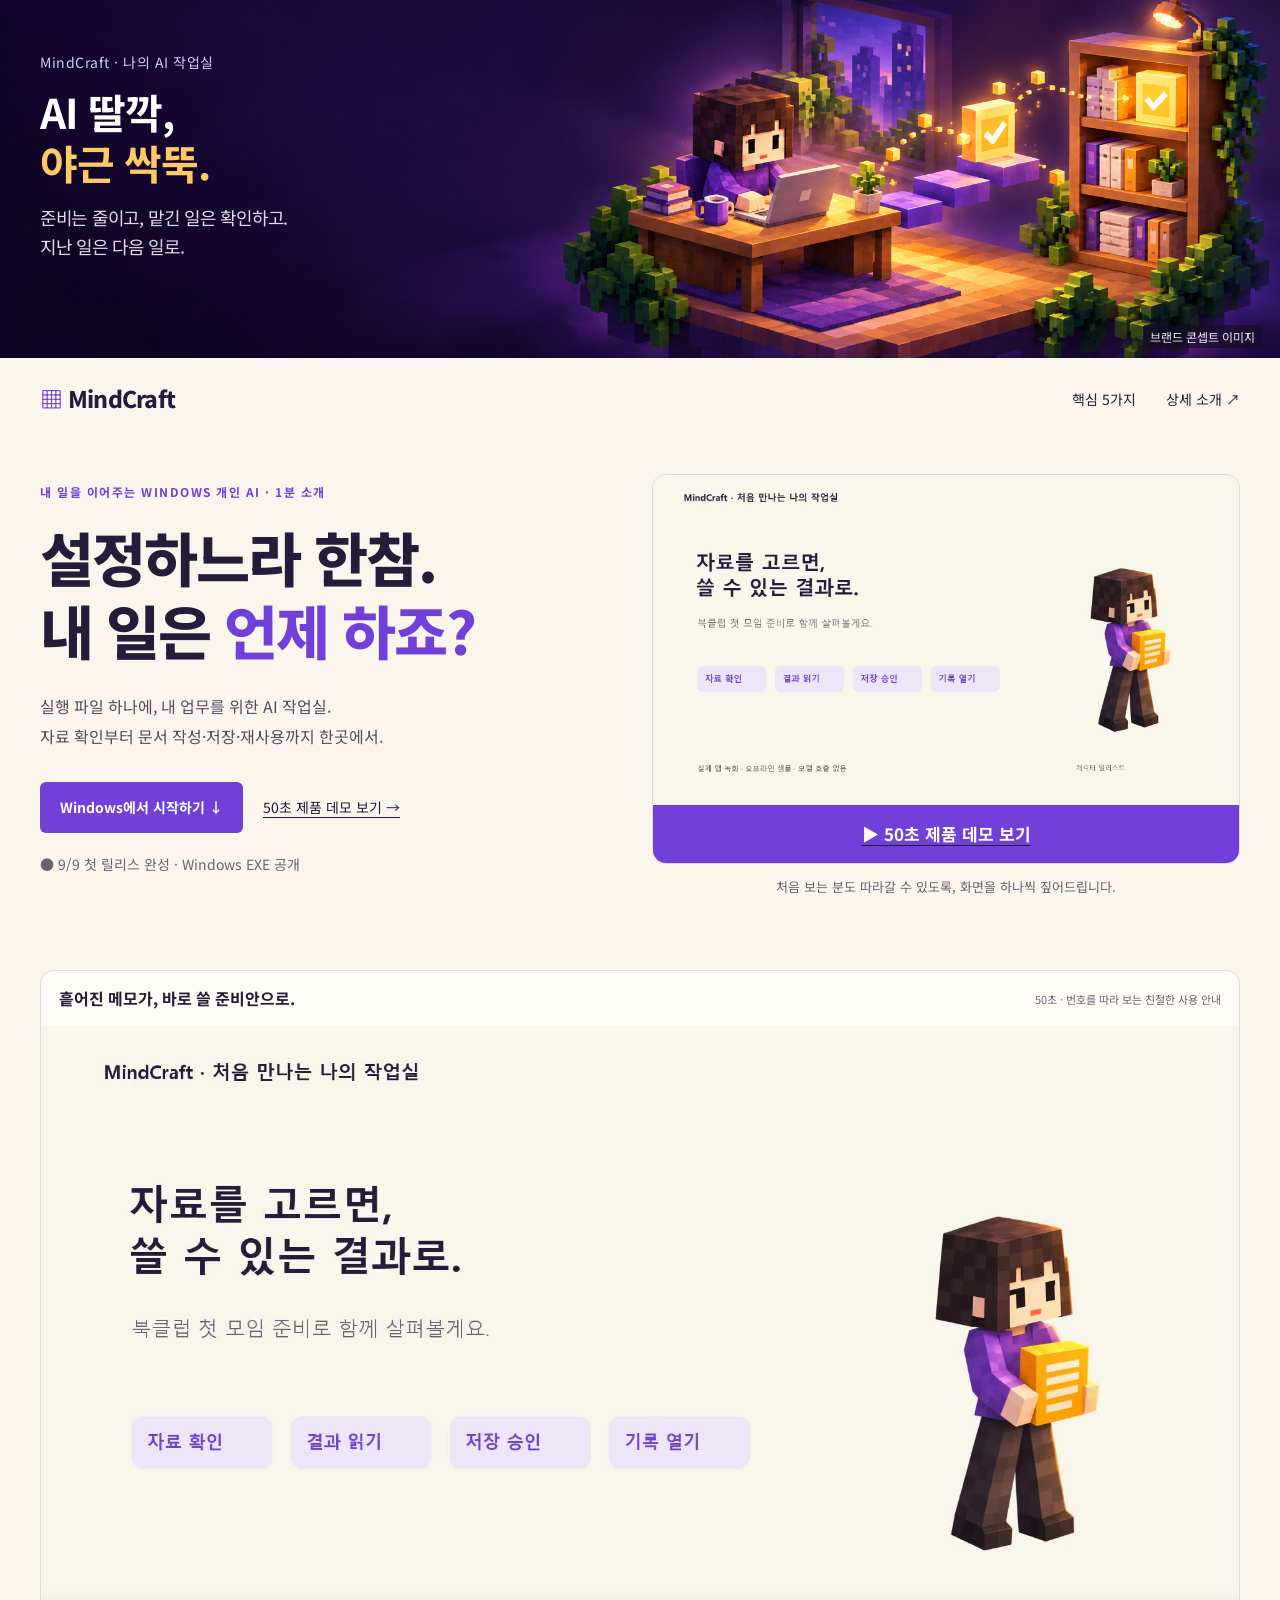
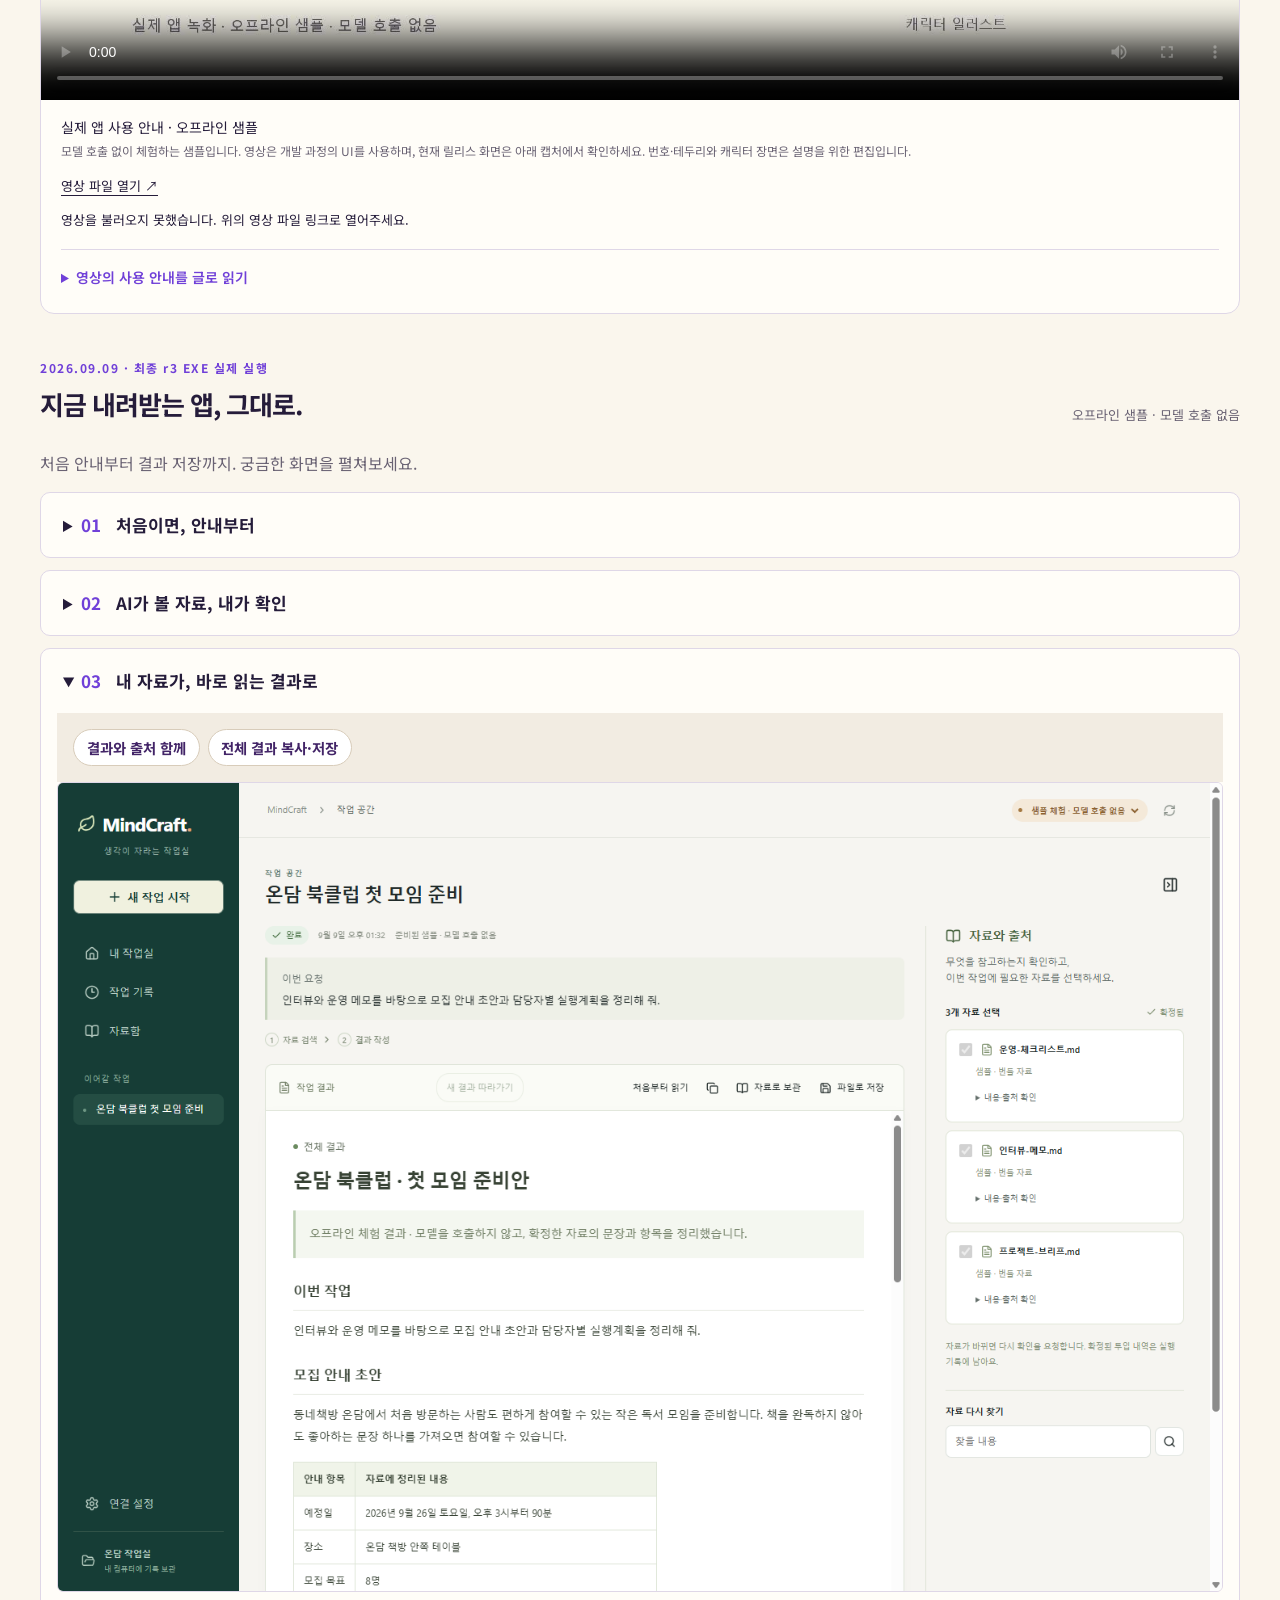
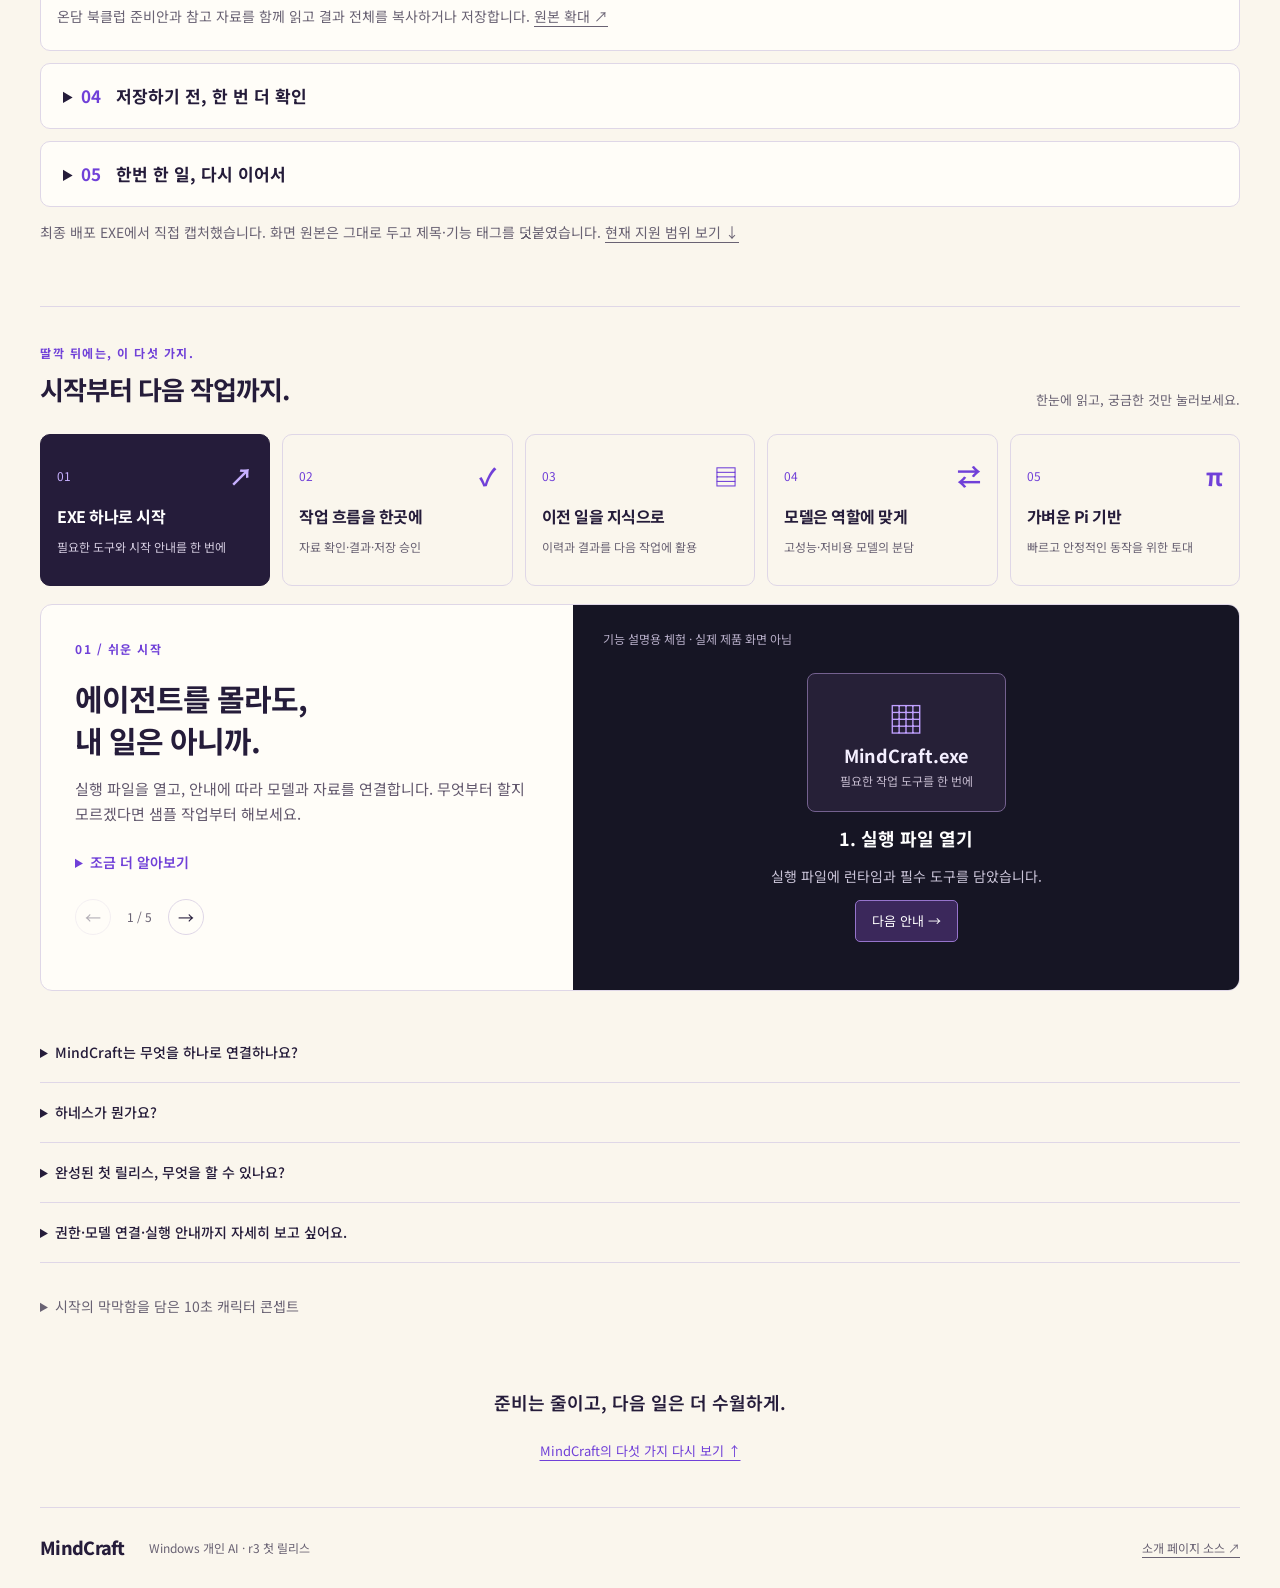
==== commit 8349e167: "Polish completed-release messaging around actual document workflows; archive submission v10" ====
--- a/index.html
+++ b/index.html
@@ -1,17 +1,17 @@
 <!doctype html><html lang="ko"><head><meta charset="utf-8"><meta name="viewport" content="width=device-width, initial-scale=1"><meta name="theme-color" content="#faf6ed"><meta name="description" content="AI 딸깍, 야근 싹뚝. 준비와 반복을 줄이는 Windows 개인 AI. 쉬운 시작, 작업 검증, 지식 재사용, 모델 역할 분담, Pi 기반."><title>MindCraft | AI 딸깍, 야근 싹뚝</title><link rel="icon" href="./favicon.svg"><link rel="stylesheet" href="./style.css"><script src="./app.js" defer></script><meta property="og:image" content="https://ddt-mindcraft.github.io/mindcraft-showcase/assets/submission-cover-r3.png"><meta property="og:image:alt" content="MindCraft · AI 딸깍, 야근 싹뚝 · 콘셉트 이미지"><meta name="twitter:card" content="summary_large_image"></head>
 <body><a class="skip" href="#main">본문으로 건너뛰기</a><aside class="value-banner image-value-banner" aria-label="MindCraft 핵심 가치"><img src="./assets/value-banner-v1.png" alt="블록 캐릭터의 작업실에서 확인된 결과 문서가 자료함으로 이어지는 콘셉트 일러스트" width="2172" height="724" fetchpriority="high"><div class="value-banner-copy"><p class="banner-brand">MindCraft · 나의 AI 작업실</p><p class="banner-title"><strong>AI 딸깍,<br><span class="banner-punch">야근 싹뚝.</span></strong></p><p class="banner-value">준비는 줄이고, 맡긴 일은 확인하고.<br>지난 일은 다음 일로.</p></div><small class="banner-label">브랜드 콘셉트 이미지</small></aside><header class="wrap nav"><a class="brand" href="./"><span aria-hidden="true">▦</span> MindCraft</a><nav aria-label="주요 메뉴"><a href="#features">핵심 5가지</a><a href="./details.html">상세 소개 ↗</a></nav></header>
-<main id="main"><section class="hero wrap"><div><p class="eyebrow">내 일을 이어주는 WINDOWS 개인 AI · 1분 소개</p><h1>설정하느라 한참.<br>내 일은 <em>언제 하죠?</em></h1><p class="lead">실행 파일 하나로 시작하고, 필요한 도구는 한곳에.<br>처음 쓰는 사람도 안내를 따라 내 업무부터.</p><div class="hero-actions"><a class="primary" href="https://github.com/ddt-mindcraft/mindcraft-showcase/releases/download/submission-2026-09-09-v9/MindCraft-0.1.0-windows-x64.exe">Windows에서 시작하기 ↓</a><a class="text-button" href="#demo">50초 제품 데모 보기 →</a></div><p class="status">● r3 첫 릴리스 · Windows EXE 공개</p></div><figure class="hero-art product-preview"><a href="#product-film" aria-label="50초 실제 제품 데모 보기"><img src="./assets/product-demo-v2.jpg" width="1920" height="1080" alt="보라색 MindCraft 캐릭터와 문서 자료. 흩어진 메모가 바로 쓸 준비안으로."><span class="demo-play">▶ 50초 제품 데모 보기</span></a><figcaption>처음 보는 분도 따라갈 수 있도록, 화면을 하나씩 짚어드립니다.</figcaption></figure></section>
-<section id="demo" class="wrap demo-gallery"><figure id="product-film" class="product-film"><div class="film-heading"><span>흩어진 메모가, 바로 쓸 준비안으로.</span><small>50초 · 번호를 따라 보는 친절한 사용 안내</small></div><video id="product-video" controls playsinline preload="metadata" poster="./assets/product-demo-v2.jpg" aria-describedby="product-description" src="./assets/product-demo-v2.mp4">영상 재생을 지원하지 않는 브라우저입니다.</video><figcaption id="product-description">이전 개발 버전 시연 · 오프라인 샘플 · 모델 호출 없음<br><small>실제 녹화에 설명 문구·번호·강조 테두리를 추가했습니다. 설명할 때 잠시 멈추며, 대기 구간은 생략했습니다.</small></figcaption><p><a href="./assets/product-demo-v2.mp4">영상 파일 열기 ↗</a></p><p id="product-fallback" hidden>영상을 불러오지 못했습니다. 위의 영상 파일 링크로 열어주세요.</p><details class="demo-transcript"><summary>영상의 사용 안내를 글로 읽기</summary><ol><li><strong>샘플 시작:</strong> 처음이라면 준비된 예시를 눌러 작업 흐름을 익힙니다.</li><li><strong>자료 선택:</strong> 오른쪽에서 참고할 자료를 확인하고 ‘이 자료로 진행’을 누릅니다.</li><li><strong>결과 읽기:</strong> 가운데 결과 문서를 읽고 오른쪽의 참고 자료도 함께 확인합니다.</li><li><strong>파일 이름:</strong> ‘파일로 저장’을 누른 뒤 저장할 이름을 입력합니다.</li><li><strong>저장 승인:</strong> 경로와 변경 내용을 확인하고 동의할 때 ‘이번만 허용’을 누릅니다.</li><li><strong>기록 재열기:</strong> ‘작업 기록’에서 이전 작업을 찾아 ‘결과 열기’로 다시 확인합니다.</li></ol><p>이 영상은 오프라인 샘플이며 실제 AI 모델을 호출하지 않습니다. 번호와 테두리는 제품 기능이 아닌 영상 설명입니다.</p></details></figure><div class="section-head"><div><p class="eyebrow">2026.09.09 · 최종 r3 EXE 실제 실행</p><h2>지금 내려받는 앱, 그대로.</h2></div><p>오프라인 샘플 · 모델 호출 없음</p></div><p>처음 안내부터 결과 저장까지. 궁금한 화면을 펼쳐보세요.</p><details class="demo-shot"><summary><span>01</span> 처음이면, 안내부터</summary><figure><div class="shot-highlights"><span>준비 상태 한눈에</span><span>샘플부터 체험</span></div><a href="./assets/demo-r3/01-start.png" target="_blank" rel="noopener"><img src="./assets/demo-r3/01-start.png" width="1440" height="1000" loading="lazy" alt="최종 MindCraft r3: 작업 폴더와 모델 준비 상태를 확인합니다. 계정 없이 샘플부터 시작할 수 있습니다."></a><figcaption>작업 폴더와 모델 준비 상태를 확인합니다. 계정 없이 샘플부터 시작할 수 있습니다. <a href="./assets/demo-r3/01-start.png" target="_blank" rel="noopener">원본 확대 ↗</a></figcaption></figure></details><details class="demo-shot"><summary><span>02</span> AI가 볼 자료, 내가 확인</summary><figure><div class="shot-highlights"><span>자료 3개 확인</span><span>선택한 자료로 진행</span></div><a href="./assets/demo-r3/02-sources.png" target="_blank" rel="noopener"><img src="./assets/demo-r3/02-sources.png" width="1440" height="1000" loading="lazy" alt="최종 MindCraft r3: 이번 요청에 사용할 세 자료의 내용과 출처를 확인한 뒤 진행합니다."></a><figcaption>이번 요청에 사용할 세 자료의 내용과 출처를 확인한 뒤 진행합니다. <a href="./assets/demo-r3/02-sources.png" target="_blank" rel="noopener">원본 확대 ↗</a></figcaption></figure></details><details class="demo-shot" open><summary><span>03</span> 내 자료가, 바로 읽는 결과로</summary><figure><div class="shot-highlights"><span>결과와 출처 함께</span><span>전체 결과 복사·저장</span></div><a href="./assets/demo-r3/03-result.png" target="_blank" rel="noopener"><img src="./assets/demo-r3/03-result.png" width="1440" height="1000" loading="lazy" alt="최종 MindCraft r3: 온담 북클럽 준비안과 참고 자료를 함께 읽고 결과 전체를 복사하거나 저장합니다."></a><figcaption>온담 북클럽 준비안과 참고 자료를 함께 읽고 결과 전체를 복사하거나 저장합니다. <a href="./assets/demo-r3/03-result.png" target="_blank" rel="noopener">원본 확대 ↗</a></figcaption></figure></details><details class="demo-shot"><summary><span>04</span> 저장하기 전, 한 번 더 확인</summary><figure><div class="shot-highlights"><span>저장 경로 확인</span><span>변경 내용 확인·승인</span></div><a href="./assets/demo-r3/04-approval.png" target="_blank" rel="noopener"><img src="./assets/demo-r3/04-approval.png" width="1440" height="1000" loading="lazy" alt="최종 MindCraft r3: 실제 파일 경로와 변경 내용을 읽고 이번 저장을 승인합니다."></a><figcaption>실제 파일 경로와 변경 내용을 읽고 이번 저장을 승인합니다. <a href="./assets/demo-r3/04-approval.png" target="_blank" rel="noopener">원본 확대 ↗</a></figcaption></figure></details><details class="demo-shot"><summary><span>05</span> 한번 한 일, 다시 이어서</summary><figure><div class="shot-highlights"><span>작업 기록 보존</span><span>이전 결과 다시 열기</span></div><a href="./assets/demo-r3/05-history.png" target="_blank" rel="noopener"><img src="./assets/demo-r3/05-history.png" width="1440" height="1000" loading="lazy" alt="최종 MindCraft r3: 작업 기록에서 완료된 요청을 찾고 같은 결과를 다시 엽니다."></a><figcaption>작업 기록에서 완료된 요청을 찾고 같은 결과를 다시 엽니다. <a href="./assets/demo-r3/05-history.png" target="_blank" rel="noopener">원본 확대 ↗</a></figcaption></figure></details><p class="demo-note">최종 배포 EXE에서 직접 캡처했습니다. 화면 원본은 그대로 두고 제목·기능 태그를 덧붙였습니다. <a href="#availability">현재 지원 범위 보기 ↓</a></p></section>
+<main id="main"><section class="hero wrap"><div><p class="eyebrow">내 일을 이어주는 WINDOWS 개인 AI · 1분 소개</p><h1>설정하느라 한참.<br>내 일은 <em>언제 하죠?</em></h1><p class="lead">실행 파일 하나에, 내 업무를 위한 AI 작업실.<br>자료 확인부터 문서 작성·저장·재사용까지 한곳에서.</p><div class="hero-actions"><a class="primary" href="https://github.com/ddt-mindcraft/mindcraft-showcase/releases/download/submission-2026-09-09-v10/MindCraft-0.1.0-windows-x64.exe">Windows에서 시작하기 ↓</a><a class="text-button" href="#demo">50초 제품 데모 보기 →</a></div><p class="status">● 9/9 첫 릴리스 완성 · Windows EXE 공개</p></div><figure class="hero-art product-preview"><a href="#product-film" aria-label="50초 실제 제품 데모 보기"><img src="./assets/product-demo-v2.jpg" width="1920" height="1080" alt="보라색 MindCraft 캐릭터와 문서 자료. 흩어진 메모가 바로 쓸 준비안으로."><span class="demo-play">▶ 50초 제품 데모 보기</span></a><figcaption>처음 보는 분도 따라갈 수 있도록, 화면을 하나씩 짚어드립니다.</figcaption></figure></section>
+<section id="demo" class="wrap demo-gallery"><figure id="product-film" class="product-film"><div class="film-heading"><span>흩어진 메모가, 바로 쓸 준비안으로.</span><small>50초 · 번호를 따라 보는 친절한 사용 안내</small></div><video id="product-video" controls playsinline preload="metadata" poster="./assets/product-demo-v2.jpg" aria-describedby="product-description" src="./assets/product-demo-v2.mp4">영상 재생을 지원하지 않는 브라우저입니다.</video><figcaption id="product-description">실제 앱 사용 안내 · 오프라인 샘플<br><small>모델 호출 없이 체험하는 샘플입니다. 영상은 개발 과정의 UI를 사용하며, 현재 릴리스 화면은 아래 캡처에서 확인하세요. 번호·테두리와 캐릭터 장면은 설명을 위한 편집입니다.</small></figcaption><p><a href="./assets/product-demo-v2.mp4">영상 파일 열기 ↗</a></p><p id="product-fallback" hidden>영상을 불러오지 못했습니다. 위의 영상 파일 링크로 열어주세요.</p><details class="demo-transcript"><summary>영상의 사용 안내를 글로 읽기</summary><ol><li><strong>샘플 시작:</strong> 처음이라면 준비된 예시를 눌러 작업 흐름을 익힙니다.</li><li><strong>자료 선택:</strong> 오른쪽에서 참고할 자료를 확인하고 ‘이 자료로 진행’을 누릅니다.</li><li><strong>결과 읽기:</strong> 가운데 결과 문서를 읽고 오른쪽의 참고 자료도 함께 확인합니다.</li><li><strong>파일 이름:</strong> ‘파일로 저장’을 누른 뒤 저장할 이름을 입력합니다.</li><li><strong>저장 승인:</strong> 경로와 변경 내용을 확인하고 동의할 때 ‘이번만 허용’을 누릅니다.</li><li><strong>기록 재열기:</strong> ‘작업 기록’에서 이전 작업을 찾아 ‘결과 열기’로 다시 확인합니다.</li></ol><p>이 영상은 오프라인 샘플이며 실제 AI 모델을 호출하지 않습니다. 번호와 테두리는 제품 기능이 아닌 영상 설명입니다.</p></details></figure><div class="section-head"><div><p class="eyebrow">2026.09.09 · 최종 r3 EXE 실제 실행</p><h2>지금 내려받는 앱, 그대로.</h2></div><p>오프라인 샘플 · 모델 호출 없음</p></div><p>처음 안내부터 결과 저장까지. 궁금한 화면을 펼쳐보세요.</p><details class="demo-shot"><summary><span>01</span> 처음이면, 안내부터</summary><figure><div class="shot-highlights"><span>준비 상태 한눈에</span><span>샘플부터 체험</span></div><a href="./assets/demo-r3/01-start.png" target="_blank" rel="noopener"><img src="./assets/demo-r3/01-start.png" width="1440" height="1000" loading="lazy" alt="최종 MindCraft r3: 작업 폴더와 모델 준비 상태를 확인합니다. 계정 없이 샘플부터 시작할 수 있습니다."></a><figcaption>작업 폴더와 모델 준비 상태를 확인합니다. 계정 없이 샘플부터 시작할 수 있습니다. <a href="./assets/demo-r3/01-start.png" target="_blank" rel="noopener">원본 확대 ↗</a></figcaption></figure></details><details class="demo-shot"><summary><span>02</span> AI가 볼 자료, 내가 확인</summary><figure><div class="shot-highlights"><span>자료 3개 확인</span><span>선택한 자료로 진행</span></div><a href="./assets/demo-r3/02-sources.png" target="_blank" rel="noopener"><img src="./assets/demo-r3/02-sources.png" width="1440" height="1000" loading="lazy" alt="최종 MindCraft r3: 이번 요청에 사용할 세 자료의 내용과 출처를 확인한 뒤 진행합니다."></a><figcaption>이번 요청에 사용할 세 자료의 내용과 출처를 확인한 뒤 진행합니다. <a href="./assets/demo-r3/02-sources.png" target="_blank" rel="noopener">원본 확대 ↗</a></figcaption></figure></details><details class="demo-shot" open><summary><span>03</span> 내 자료가, 바로 읽는 결과로</summary><figure><div class="shot-highlights"><span>결과와 출처 함께</span><span>전체 결과 복사·저장</span></div><a href="./assets/demo-r3/03-result.png" target="_blank" rel="noopener"><img src="./assets/demo-r3/03-result.png" width="1440" height="1000" loading="lazy" alt="최종 MindCraft r3: 온담 북클럽 준비안과 참고 자료를 함께 읽고 결과 전체를 복사하거나 저장합니다."></a><figcaption>온담 북클럽 준비안과 참고 자료를 함께 읽고 결과 전체를 복사하거나 저장합니다. <a href="./assets/demo-r3/03-result.png" target="_blank" rel="noopener">원본 확대 ↗</a></figcaption></figure></details><details class="demo-shot"><summary><span>04</span> 저장하기 전, 한 번 더 확인</summary><figure><div class="shot-highlights"><span>저장 경로 확인</span><span>변경 내용 확인·승인</span></div><a href="./assets/demo-r3/04-approval.png" target="_blank" rel="noopener"><img src="./assets/demo-r3/04-approval.png" width="1440" height="1000" loading="lazy" alt="최종 MindCraft r3: 실제 파일 경로와 변경 내용을 읽고 이번 저장을 승인합니다."></a><figcaption>실제 파일 경로와 변경 내용을 읽고 이번 저장을 승인합니다. <a href="./assets/demo-r3/04-approval.png" target="_blank" rel="noopener">원본 확대 ↗</a></figcaption></figure></details><details class="demo-shot"><summary><span>05</span> 한번 한 일, 다시 이어서</summary><figure><div class="shot-highlights"><span>작업 기록 보존</span><span>이전 결과 다시 열기</span></div><a href="./assets/demo-r3/05-history.png" target="_blank" rel="noopener"><img src="./assets/demo-r3/05-history.png" width="1440" height="1000" loading="lazy" alt="최종 MindCraft r3: 작업 기록에서 완료된 요청을 찾고 같은 결과를 다시 엽니다."></a><figcaption>작업 기록에서 완료된 요청을 찾고 같은 결과를 다시 엽니다. <a href="./assets/demo-r3/05-history.png" target="_blank" rel="noopener">원본 확대 ↗</a></figcaption></figure></details><p class="demo-note">최종 배포 EXE에서 직접 캡처했습니다. 화면 원본은 그대로 두고 제목·기능 태그를 덧붙였습니다. <a href="#availability">현재 지원 범위 보기 ↓</a></p></section>
 <section id="features" class="wrap features"><div class="section-head"><div><p class="eyebrow">딸깍 뒤에는, 이 다섯 가지.</p><h2>시작부터 다음 작업까지.</h2></div><p>한눈에 읽고, 궁금한 것만 눌러보세요.</p></div>
 <div class="feature-tabs" role="tablist" aria-label="MindCraft 핵심 특징">
 <button id="tab-0" role="tab" aria-selected="true" aria-controls="feature-panel" data-feature="0"><span class="number">01 <b>↗</b></span><strong>EXE 하나로 시작</strong><span>필요한 도구와 시작 안내를 한 번에</span></button>
-<button id="tab-1" role="tab" aria-selected="false" tabindex="-1" aria-controls="feature-panel" data-feature="1"><span class="number">02 <b>✓</b></span><strong>요청을 끝까지 확인</strong><span>자료 확인·결과·저장 승인</span></button>
+<button id="tab-1" role="tab" aria-selected="false" tabindex="-1" aria-controls="feature-panel" data-feature="1"><span class="number">02 <b>✓</b></span><strong>작업 흐름을 한곳에</strong><span>자료 확인·결과·저장 승인</span></button>
 <button id="tab-2" role="tab" aria-selected="false" tabindex="-1" aria-controls="feature-panel" data-feature="2"><span class="number">03 <b>▤</b></span><strong>이전 일을 지식으로</strong><span>이력과 결과를 다음 작업에 활용</span></button>
 <button id="tab-3" role="tab" aria-selected="false" tabindex="-1" aria-controls="feature-panel" data-feature="3"><span class="number">04 <b>⇄</b></span><strong>모델은 역할에 맞게</strong><span>고성능·저비용 모델의 분담</span></button>
 <button id="tab-4" role="tab" aria-selected="false" tabindex="-1" aria-controls="feature-panel" data-feature="4"><span class="number">05 <b>π</b></span><strong>가벼운 Pi 기반</strong><span>빠르고 안정적인 동작을 위한 토대</span></button>
 </div>
 <div id="feature-panel" role="tabpanel" aria-labelledby="tab-0" tabindex="0"><div class="panel-copy"><p class="eyebrow" id="panel-kicker">01 / 쉬운 시작</p><h3 id="panel-title">에이전트를 몰라도,<br>내 일은 아니까.</h3><p id="panel-description">실행 파일을 열고, 안내에 따라 모델과 자료를 연결합니다. 무엇부터 할지 모르겠다면 샘플 작업부터 해보세요.</p><details id="deep-detail"><summary>조금 더 알아보기</summary><div id="panel-detail">하네스는 AI가 일을 수행하는 데 필요한 도구와 절차입니다. MindCraft는 이를 한 프로그램에 담아 직접 구성하는 부담을 줄입니다. 실제 AI를 연결하려면 선택한 서비스의 계정이나 인증 정보가 필요할 수 있습니다.</div></details><div class="panel-navigation"><button id="prev-feature" disabled aria-label="이전 특징">←</button><span id="position">1 / 5</span><button id="next-feature" aria-label="다음 특징">→</button></div></div><div class="experience"><span class="sample">기능 설명용 체험 · 실제 제품 화면 아님</span><div id="interactive"><div class="file-tile"><span>▦</span><strong>MindCraft.exe</strong><small>필요한 작업 도구를 한 번에</small></div><p class="scene-title">1. 실행 파일 열기</p><p>실행 파일에 런타임과 필수 도구를 담았습니다.</p><button class="scene-button" id="onboard-next">다음 안내 →</button></div></div></div>
 <noscript><p>위 다섯 가지가 핵심입니다. <a href="./details.html">상세 소개</a>에서 설명을 확인하세요.</p></noscript></section>
-<section class="wrap more"><details id="comparison"><summary>MindCraft는 무엇을 하나로 연결하나요?</summary><p>쉬운 시작부터 요청 확인, 지식 재사용까지. 내 일을 이어주는 작업 환경을 하나로 연결합니다.</p><p>도구를 하나씩 구성하는 부담을 줄이고, 작업 순서에 따라 결과를 확인합니다. 다시 쓸 자료는 골라서 다음 작업에 활용합니다.</p></details><details><summary>하네스가 뭔가요?</summary><p>AI가 일을 수행하는 데 필요한 도구와 절차를 뜻합니다. MindCraft는 쉬운 시작, 작업 절차, 지식 재사용, 모델 배정을 하나의 프로그램으로 연결합니다.</p></details><details id="availability"><summary>첫 릴리스에서 가능한 일과 다음 단계</summary><p><strong>지금:</strong> 문서 분석·작성, 출처 확인, 승인 후 저장, 작업 기록·재개, 선택한 지식 재사용. GUI·CLI·TUI가 같은 작업 기록을 사용합니다. 9/9 승인된 r3 범위의 개발·테스트를 완료했습니다.</p><p><strong>실제 AI:</strong> Airouter의 Qwen3.8과 DeepSeek-V4-Flash는 인증·마커 응답을 검증했고 최종 EXE에서 저장된 결과를 다시 열었습니다. 실제 연결은 본인의 모델·인증 정보가 필요합니다.</p><p><strong>다음:</strong> 독립 설계 리뷰·실행 테스트를 연결하는 자동 검증 확대, 명령 실행, 대용량·전체 문서 형식과 새 Windows 환경 전면 검증. 비용·속도 효과는 아직 측정하지 않았습니다.</p><p><a href="https://github.com/ddt-mindcraft/mindcraft-showcase/releases/tag/submission-2026-09-09-v9">실행 파일·평가용 소스 다운로드 ↗</a> · <a href="https://github.com/ddt-mindcraft/mindcraft-showcase/blob/main/submission/STATUS-AND-EVIDENCE.md">검증 근거 ↗</a></p></details><details><summary>권한·모델 연결·실행 안내까지 자세히 보고 싶어요.</summary><p>파일 변경 전 승인, 중단 후 재개, 자료의 출처와 재사용 기준을 포함한 상세 설명입니다.</p><a href="./details.html#principles">제품 상세 소개 ↗</a> · <a href="./details.html#start">시작 준비 안내 ↗</a></details></section>
+<section class="wrap more"><details id="comparison"><summary>MindCraft는 무엇을 하나로 연결하나요?</summary><p>쉬운 시작부터 요청 확인, 지식 재사용까지. 내 일을 이어주는 작업 환경을 하나로 연결합니다.</p><p>도구를 하나씩 구성하는 부담을 줄이고, 작업 순서에 따라 결과를 확인합니다. 다시 쓸 자료는 골라서 다음 작업에 활용합니다.</p></details><details><summary>하네스가 뭔가요?</summary><p>AI가 일을 수행하는 데 필요한 도구와 절차를 뜻합니다. MindCraft는 쉬운 시작, 작업 절차, 지식 재사용, 모델 배정을 하나의 프로그램으로 연결합니다.</p></details><details id="availability"><summary>완성된 첫 릴리스, 무엇을 할 수 있나요?</summary><p><strong>문서 업무를 하나의 흐름으로.</strong> 자료와 출처를 확인하고, 문서를 분석·작성하고, 내용을 승인해 저장합니다. 작업 기록을 다시 열고 선택한 지식을 다음 요청에 활용합니다.</p><p><strong>시작 방식도 내게 맞게.</strong> 처음에는 샘플로 경험하고, 내 업무에는 사용할 모델을 연결하세요. GUI·CLI·TUI가 같은 작업 기록을 사용하며 일반 작업과 복잡한 계획의 모델 역할을 설정할 수 있습니다.</p><p><strong>실행 파일과 검증 기록을 함께 공개합니다.</strong> 승인된 r3 요구사항에 따라 개발·테스트를 완료했습니다.</p><p><a href="https://github.com/ddt-mindcraft/mindcraft-showcase/releases/tag/submission-2026-09-09-v10">실행 파일·평가용 소스 다운로드 ↗</a> · <a href="https://github.com/ddt-mindcraft/mindcraft-showcase/blob/main/submission/STATUS-AND-EVIDENCE.md">실행 환경·지원 범위·검증 근거 ↗</a></p></details><details><summary>권한·모델 연결·실행 안내까지 자세히 보고 싶어요.</summary><p>파일 변경 전 승인, 중단 후 재개, 자료의 출처와 재사용 기준을 포함한 상세 설명입니다.</p><a href="./details.html#principles">제품 상세 소개 ↗</a> · <a href="./details.html#start">시작 준비 안내 ↗</a></details></section>
 <section class="wrap concept-extra"><details><summary>시작의 막막함을 담은 10초 캐릭터 콘셉트</summary><video id="concept-video" controls muted playsinline preload="none" src="./assets/onboarding-concept.mp4" aria-label="AI 생성 캐릭터 콘셉트 영상"></video><p>AI 생성 콘셉트 · 실제 제품 화면 아님</p><p id="video-fallback" hidden><a href="./assets/onboarding-concept.mp4">콘셉트 영상 직접 열기 ↗</a></p></details></section><section class="closing wrap"><p>준비는 줄이고, 다음 일은 더 수월하게.</p><a href="#features">MindCraft의 다섯 가지 다시 보기 ↑</a></section></main><footer class="wrap"><a class="brand" href="./">MindCraft</a><span>Windows 개인 AI · r3 첫 릴리스</span><a href="https://github.com/ddt-mindcraft/mindcraft-showcase">소개 페이지 소스 ↗</a></footer>
 </body></html>
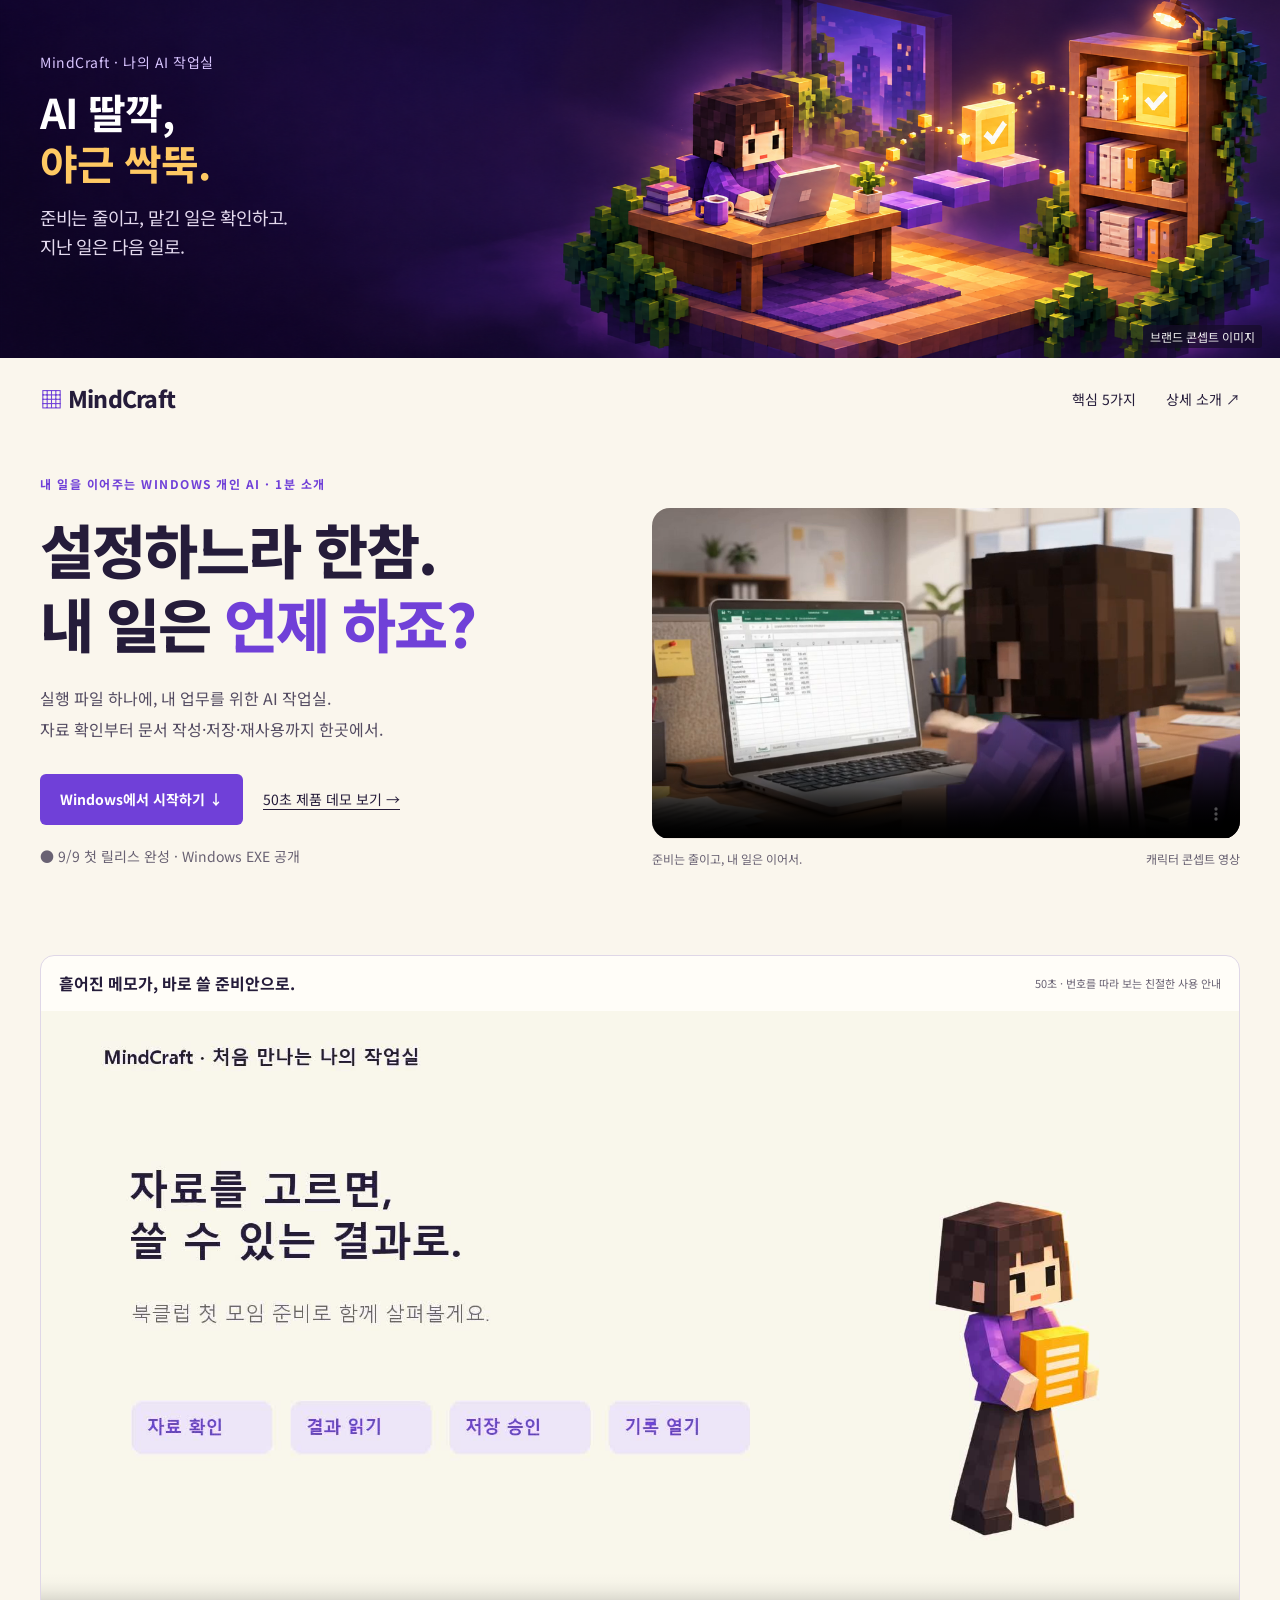
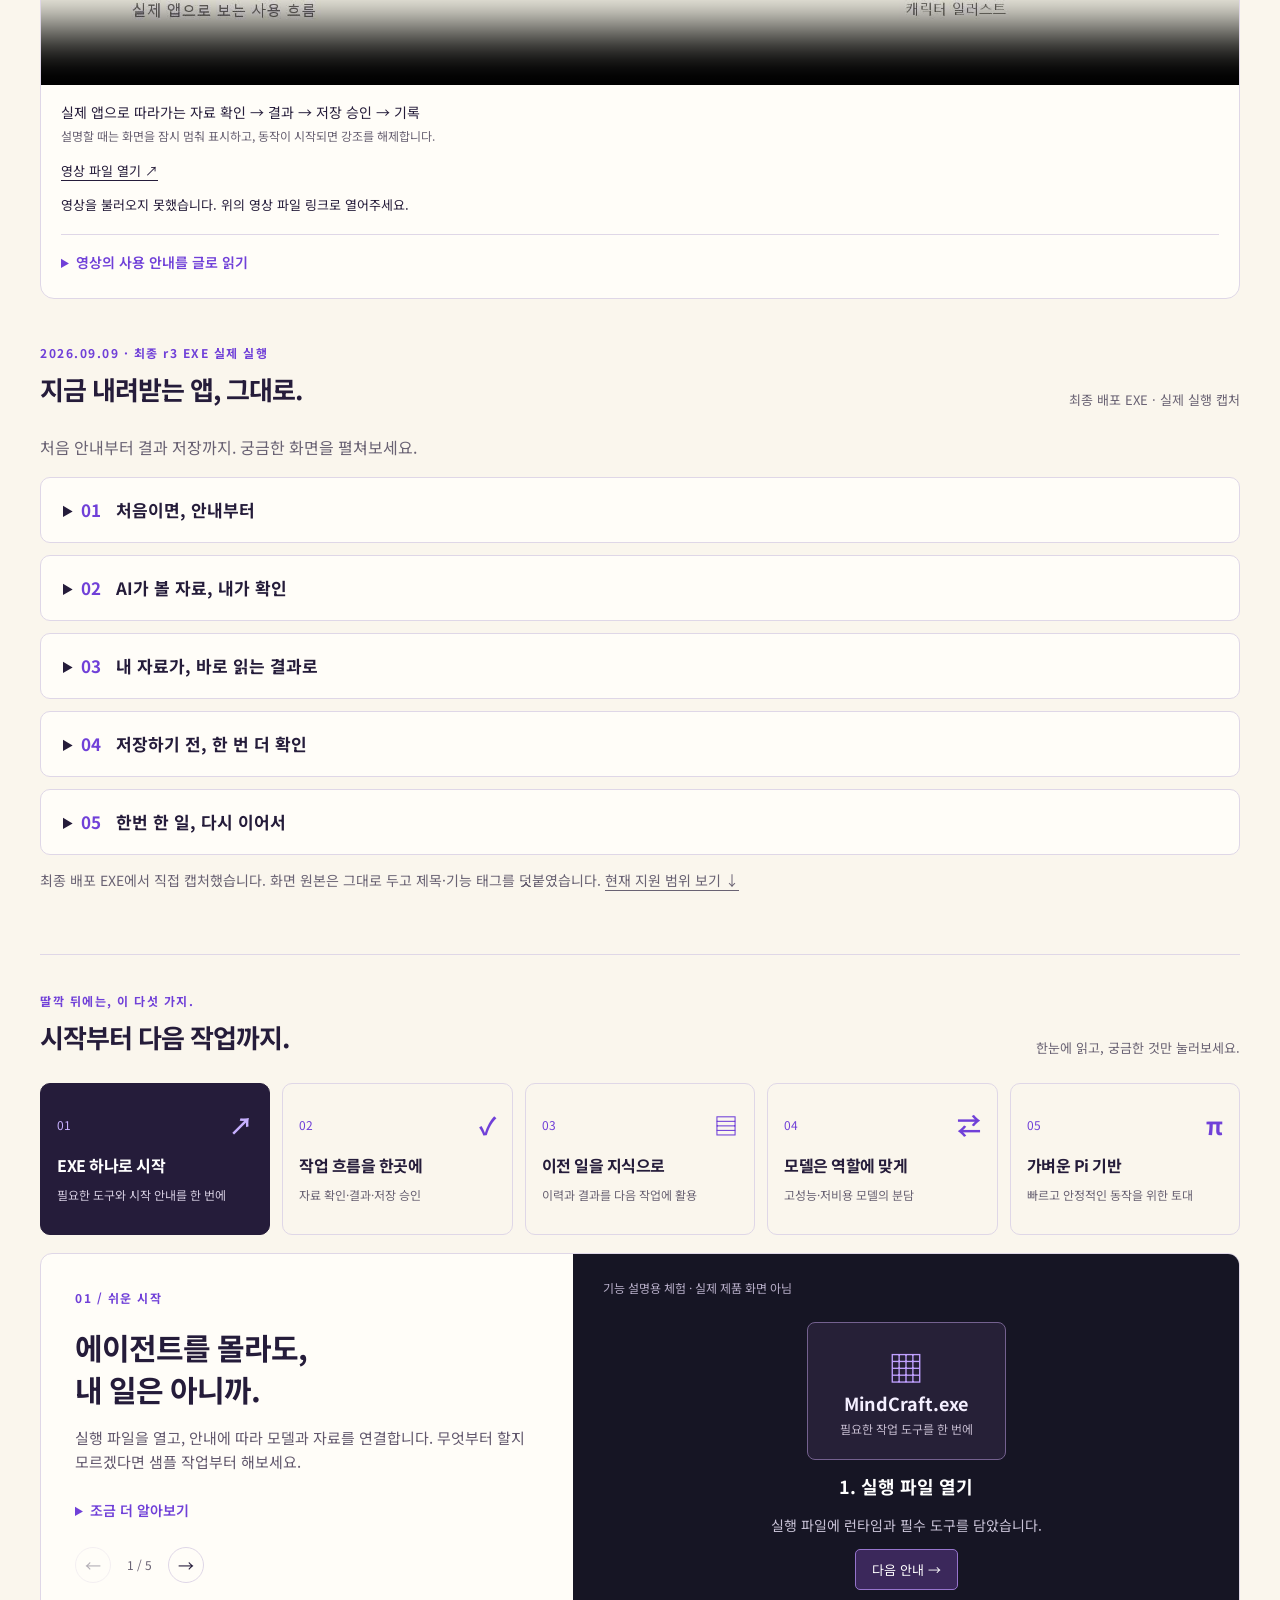
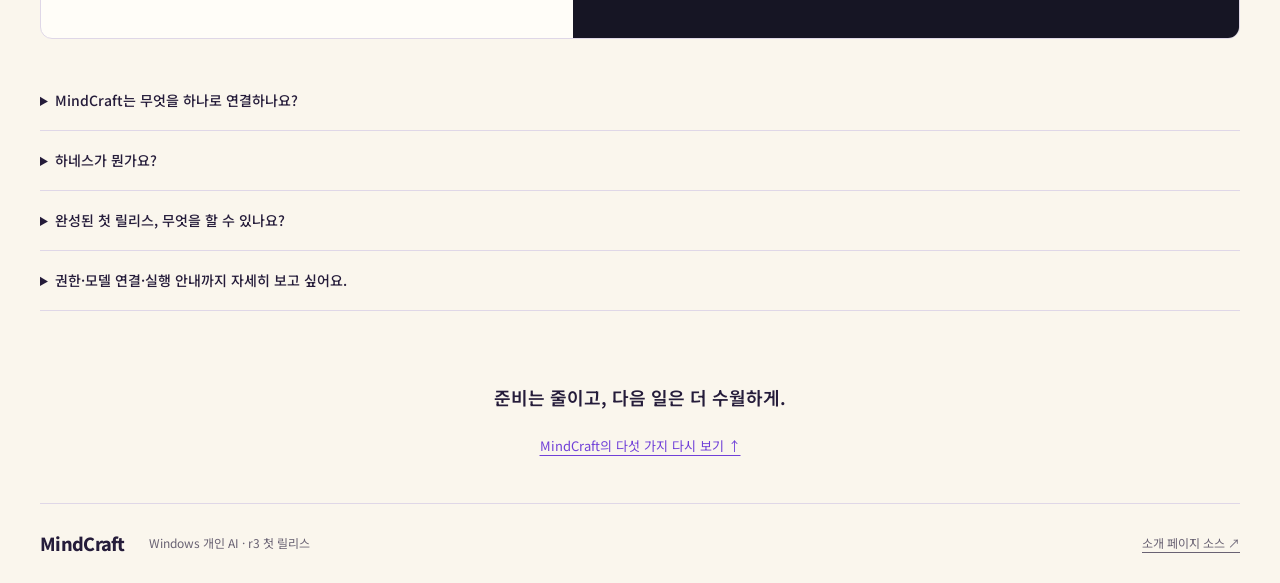
==== commit 38df2f89: "Restore hero animation, align video highlights and package submission source 1.0; archive v11" ====
--- a/index.html
+++ b/index.html
@@ -1,7 +1,7 @@
 <!doctype html><html lang="ko"><head><meta charset="utf-8"><meta name="viewport" content="width=device-width, initial-scale=1"><meta name="theme-color" content="#faf6ed"><meta name="description" content="AI 딸깍, 야근 싹뚝. 준비와 반복을 줄이는 Windows 개인 AI. 쉬운 시작, 작업 검증, 지식 재사용, 모델 역할 분담, Pi 기반."><title>MindCraft | AI 딸깍, 야근 싹뚝</title><link rel="icon" href="./favicon.svg"><link rel="stylesheet" href="./style.css"><script src="./app.js" defer></script><meta property="og:image" content="https://ddt-mindcraft.github.io/mindcraft-showcase/assets/submission-cover-r3.png"><meta property="og:image:alt" content="MindCraft · AI 딸깍, 야근 싹뚝 · 콘셉트 이미지"><meta name="twitter:card" content="summary_large_image"></head>
 <body><a class="skip" href="#main">본문으로 건너뛰기</a><aside class="value-banner image-value-banner" aria-label="MindCraft 핵심 가치"><img src="./assets/value-banner-v1.png" alt="블록 캐릭터의 작업실에서 확인된 결과 문서가 자료함으로 이어지는 콘셉트 일러스트" width="2172" height="724" fetchpriority="high"><div class="value-banner-copy"><p class="banner-brand">MindCraft · 나의 AI 작업실</p><p class="banner-title"><strong>AI 딸깍,<br><span class="banner-punch">야근 싹뚝.</span></strong></p><p class="banner-value">준비는 줄이고, 맡긴 일은 확인하고.<br>지난 일은 다음 일로.</p></div><small class="banner-label">브랜드 콘셉트 이미지</small></aside><header class="wrap nav"><a class="brand" href="./"><span aria-hidden="true">▦</span> MindCraft</a><nav aria-label="주요 메뉴"><a href="#features">핵심 5가지</a><a href="./details.html">상세 소개 ↗</a></nav></header>
-<main id="main"><section class="hero wrap"><div><p class="eyebrow">내 일을 이어주는 WINDOWS 개인 AI · 1분 소개</p><h1>설정하느라 한참.<br>내 일은 <em>언제 하죠?</em></h1><p class="lead">실행 파일 하나에, 내 업무를 위한 AI 작업실.<br>자료 확인부터 문서 작성·저장·재사용까지 한곳에서.</p><div class="hero-actions"><a class="primary" href="https://github.com/ddt-mindcraft/mindcraft-showcase/releases/download/submission-2026-09-09-v10/MindCraft-0.1.0-windows-x64.exe">Windows에서 시작하기 ↓</a><a class="text-button" href="#demo">50초 제품 데모 보기 →</a></div><p class="status">● 9/9 첫 릴리스 완성 · Windows EXE 공개</p></div><figure class="hero-art product-preview"><a href="#product-film" aria-label="50초 실제 제품 데모 보기"><img src="./assets/product-demo-v2.jpg" width="1920" height="1080" alt="보라색 MindCraft 캐릭터와 문서 자료. 흩어진 메모가 바로 쓸 준비안으로."><span class="demo-play">▶ 50초 제품 데모 보기</span></a><figcaption>처음 보는 분도 따라갈 수 있도록, 화면을 하나씩 짚어드립니다.</figcaption></figure></section>
-<section id="demo" class="wrap demo-gallery"><figure id="product-film" class="product-film"><div class="film-heading"><span>흩어진 메모가, 바로 쓸 준비안으로.</span><small>50초 · 번호를 따라 보는 친절한 사용 안내</small></div><video id="product-video" controls playsinline preload="metadata" poster="./assets/product-demo-v2.jpg" aria-describedby="product-description" src="./assets/product-demo-v2.mp4">영상 재생을 지원하지 않는 브라우저입니다.</video><figcaption id="product-description">실제 앱 사용 안내 · 오프라인 샘플<br><small>모델 호출 없이 체험하는 샘플입니다. 영상은 개발 과정의 UI를 사용하며, 현재 릴리스 화면은 아래 캡처에서 확인하세요. 번호·테두리와 캐릭터 장면은 설명을 위한 편집입니다.</small></figcaption><p><a href="./assets/product-demo-v2.mp4">영상 파일 열기 ↗</a></p><p id="product-fallback" hidden>영상을 불러오지 못했습니다. 위의 영상 파일 링크로 열어주세요.</p><details class="demo-transcript"><summary>영상의 사용 안내를 글로 읽기</summary><ol><li><strong>샘플 시작:</strong> 처음이라면 준비된 예시를 눌러 작업 흐름을 익힙니다.</li><li><strong>자료 선택:</strong> 오른쪽에서 참고할 자료를 확인하고 ‘이 자료로 진행’을 누릅니다.</li><li><strong>결과 읽기:</strong> 가운데 결과 문서를 읽고 오른쪽의 참고 자료도 함께 확인합니다.</li><li><strong>파일 이름:</strong> ‘파일로 저장’을 누른 뒤 저장할 이름을 입력합니다.</li><li><strong>저장 승인:</strong> 경로와 변경 내용을 확인하고 동의할 때 ‘이번만 허용’을 누릅니다.</li><li><strong>기록 재열기:</strong> ‘작업 기록’에서 이전 작업을 찾아 ‘결과 열기’로 다시 확인합니다.</li></ol><p>이 영상은 오프라인 샘플이며 실제 AI 모델을 호출하지 않습니다. 번호와 테두리는 제품 기능이 아닌 영상 설명입니다.</p></details></figure><div class="section-head"><div><p class="eyebrow">2026.09.09 · 최종 r3 EXE 실제 실행</p><h2>지금 내려받는 앱, 그대로.</h2></div><p>오프라인 샘플 · 모델 호출 없음</p></div><p>처음 안내부터 결과 저장까지. 궁금한 화면을 펼쳐보세요.</p><details class="demo-shot"><summary><span>01</span> 처음이면, 안내부터</summary><figure><div class="shot-highlights"><span>준비 상태 한눈에</span><span>샘플부터 체험</span></div><a href="./assets/demo-r3/01-start.png" target="_blank" rel="noopener"><img src="./assets/demo-r3/01-start.png" width="1440" height="1000" loading="lazy" alt="최종 MindCraft r3: 작업 폴더와 모델 준비 상태를 확인합니다. 계정 없이 샘플부터 시작할 수 있습니다."></a><figcaption>작업 폴더와 모델 준비 상태를 확인합니다. 계정 없이 샘플부터 시작할 수 있습니다. <a href="./assets/demo-r3/01-start.png" target="_blank" rel="noopener">원본 확대 ↗</a></figcaption></figure></details><details class="demo-shot"><summary><span>02</span> AI가 볼 자료, 내가 확인</summary><figure><div class="shot-highlights"><span>자료 3개 확인</span><span>선택한 자료로 진행</span></div><a href="./assets/demo-r3/02-sources.png" target="_blank" rel="noopener"><img src="./assets/demo-r3/02-sources.png" width="1440" height="1000" loading="lazy" alt="최종 MindCraft r3: 이번 요청에 사용할 세 자료의 내용과 출처를 확인한 뒤 진행합니다."></a><figcaption>이번 요청에 사용할 세 자료의 내용과 출처를 확인한 뒤 진행합니다. <a href="./assets/demo-r3/02-sources.png" target="_blank" rel="noopener">원본 확대 ↗</a></figcaption></figure></details><details class="demo-shot" open><summary><span>03</span> 내 자료가, 바로 읽는 결과로</summary><figure><div class="shot-highlights"><span>결과와 출처 함께</span><span>전체 결과 복사·저장</span></div><a href="./assets/demo-r3/03-result.png" target="_blank" rel="noopener"><img src="./assets/demo-r3/03-result.png" width="1440" height="1000" loading="lazy" alt="최종 MindCraft r3: 온담 북클럽 준비안과 참고 자료를 함께 읽고 결과 전체를 복사하거나 저장합니다."></a><figcaption>온담 북클럽 준비안과 참고 자료를 함께 읽고 결과 전체를 복사하거나 저장합니다. <a href="./assets/demo-r3/03-result.png" target="_blank" rel="noopener">원본 확대 ↗</a></figcaption></figure></details><details class="demo-shot"><summary><span>04</span> 저장하기 전, 한 번 더 확인</summary><figure><div class="shot-highlights"><span>저장 경로 확인</span><span>변경 내용 확인·승인</span></div><a href="./assets/demo-r3/04-approval.png" target="_blank" rel="noopener"><img src="./assets/demo-r3/04-approval.png" width="1440" height="1000" loading="lazy" alt="최종 MindCraft r3: 실제 파일 경로와 변경 내용을 읽고 이번 저장을 승인합니다."></a><figcaption>실제 파일 경로와 변경 내용을 읽고 이번 저장을 승인합니다. <a href="./assets/demo-r3/04-approval.png" target="_blank" rel="noopener">원본 확대 ↗</a></figcaption></figure></details><details class="demo-shot"><summary><span>05</span> 한번 한 일, 다시 이어서</summary><figure><div class="shot-highlights"><span>작업 기록 보존</span><span>이전 결과 다시 열기</span></div><a href="./assets/demo-r3/05-history.png" target="_blank" rel="noopener"><img src="./assets/demo-r3/05-history.png" width="1440" height="1000" loading="lazy" alt="최종 MindCraft r3: 작업 기록에서 완료된 요청을 찾고 같은 결과를 다시 엽니다."></a><figcaption>작업 기록에서 완료된 요청을 찾고 같은 결과를 다시 엽니다. <a href="./assets/demo-r3/05-history.png" target="_blank" rel="noopener">원본 확대 ↗</a></figcaption></figure></details><p class="demo-note">최종 배포 EXE에서 직접 캡처했습니다. 화면 원본은 그대로 두고 제목·기능 태그를 덧붙였습니다. <a href="#availability">현재 지원 범위 보기 ↓</a></p></section>
+<main id="main"><section class="hero wrap"><div><p class="eyebrow">내 일을 이어주는 WINDOWS 개인 AI · 1분 소개</p><h1>설정하느라 한참.<br>내 일은 <em>언제 하죠?</em></h1><p class="lead">실행 파일 하나에, 내 업무를 위한 AI 작업실.<br>자료 확인부터 문서 작성·저장·재사용까지 한곳에서.</p><div class="hero-actions"><a class="primary" href="https://github.com/ddt-mindcraft/mindcraft-showcase/releases/download/submission-2026-09-09-v11/MindCraft-0.1.0-windows-x64.exe">Windows에서 시작하기 ↓</a><a class="text-button" href="#demo">50초 제품 데모 보기 →</a></div><p class="status">● 9/9 첫 릴리스 완성 · Windows EXE 공개</p></div><figure class="hero-art hero-animation"><video id="concept-video" autoplay loop muted controls playsinline preload="metadata" poster="./assets/hero-animation-v1.png" src="./assets/hero-animation-v1.mp4" aria-label="MindCraft 캐릭터 콘셉트 애니메이션"></video><figcaption>준비는 줄이고, 내 일은 이어서. <small>캐릭터 콘셉트 영상</small></figcaption><p id="video-fallback" hidden><a href="./assets/hero-animation-v1.mp4">애니메이션 파일 열기 ↗</a></p></figure></section>
+<section id="demo" class="wrap demo-gallery"><figure id="product-film" class="product-film"><div class="film-heading"><span>흩어진 메모가, 바로 쓸 준비안으로.</span><small>50초 · 번호를 따라 보는 친절한 사용 안내</small></div><video id="product-video" controls playsinline preload="metadata" poster="./assets/product-demo-v3.jpg" aria-describedby="product-description" src="./assets/product-demo-v3.mp4">영상 재생을 지원하지 않는 브라우저입니다.</video><figcaption id="product-description">실제 앱으로 따라가는 자료 확인 → 결과 → 저장 승인 → 기록<br><small>설명할 때는 화면을 잠시 멈춰 표시하고, 동작이 시작되면 강조를 해제합니다.</small></figcaption><p><a href="./assets/product-demo-v3.mp4">영상 파일 열기 ↗</a></p><p id="product-fallback" hidden>영상을 불러오지 못했습니다. 위의 영상 파일 링크로 열어주세요.</p><details class="demo-transcript"><summary>영상의 사용 안내를 글로 읽기</summary><ol><li><strong>샘플 시작:</strong> 처음이라면 준비된 예시를 눌러 작업 흐름을 익힙니다.</li><li><strong>자료 선택:</strong> 오른쪽에서 참고할 자료를 확인하고 ‘이 자료로 진행’을 누릅니다.</li><li><strong>결과 읽기:</strong> 가운데 결과 문서를 읽고 오른쪽의 참고 자료도 함께 확인합니다.</li><li><strong>파일 이름:</strong> ‘파일로 저장’을 누른 뒤 저장할 이름을 입력합니다.</li><li><strong>저장 승인:</strong> 경로와 변경 내용을 확인하고 동의할 때 ‘이번만 허용’을 누릅니다.</li><li><strong>기록 재열기:</strong> ‘작업 기록’에서 이전 작업을 찾아 ‘결과 열기’로 다시 확인합니다.</li></ol><p>영상은 작업 흐름을 보여주는 오프라인 샘플 녹화입니다. 실제 모델 연결·응답 검증은 별도로 완료했으며, 두 모델의 근거는 <a href="https://github.com/ddt-mindcraft/mindcraft-showcase/blob/main/submission/STATUS-AND-EVIDENCE.md">검증 기록</a>에서 확인할 수 있습니다. 녹화 당시 UI와 현재 릴리스의 차이는 아래 최신 캡처를 참고하세요. 번호·테두리는 영상 설명입니다.</p></details></figure><div class="section-head"><div><p class="eyebrow">2026.09.09 · 최종 r3 EXE 실제 실행</p><h2>지금 내려받는 앱, 그대로.</h2></div><p>최종 배포 EXE · 실제 실행 캡처</p></div><p>처음 안내부터 결과 저장까지. 궁금한 화면을 펼쳐보세요.</p><details class="demo-shot"><summary><span>01</span> 처음이면, 안내부터</summary><figure><div class="shot-highlights"><span>준비 상태 한눈에</span><span>샘플부터 체험</span></div><a href="./assets/demo-r3/01-start.png" target="_blank" rel="noopener"><img src="./assets/demo-r3/01-start.png" width="1440" height="1000" loading="lazy" alt="최종 MindCraft r3: 작업 폴더와 모델 준비 상태를 확인합니다. 계정 없이 샘플부터 시작할 수 있습니다."></a><figcaption>작업 폴더와 모델 준비 상태를 확인합니다. 계정 없이 샘플부터 시작할 수 있습니다. <a href="./assets/demo-r3/01-start.png" target="_blank" rel="noopener">원본 확대 ↗</a></figcaption></figure></details><details class="demo-shot"><summary><span>02</span> AI가 볼 자료, 내가 확인</summary><figure><div class="shot-highlights"><span>자료 3개 확인</span><span>선택한 자료로 진행</span></div><a href="./assets/demo-r3/02-sources.png" target="_blank" rel="noopener"><img src="./assets/demo-r3/02-sources.png" width="1440" height="1000" loading="lazy" alt="최종 MindCraft r3: 이번 요청에 사용할 세 자료의 내용과 출처를 확인한 뒤 진행합니다."></a><figcaption>이번 요청에 사용할 세 자료의 내용과 출처를 확인한 뒤 진행합니다. <a href="./assets/demo-r3/02-sources.png" target="_blank" rel="noopener">원본 확대 ↗</a></figcaption></figure></details><details class="demo-shot"><summary><span>03</span> 내 자료가, 바로 읽는 결과로</summary><figure><div class="shot-highlights"><span>결과와 출처 함께</span><span>전체 결과 복사·저장</span></div><a href="./assets/demo-r3/03-result.png" target="_blank" rel="noopener"><img src="./assets/demo-r3/03-result.png" width="1440" height="1000" loading="lazy" alt="최종 MindCraft r3: 온담 북클럽 준비안과 참고 자료를 함께 읽고 결과 전체를 복사하거나 저장합니다."></a><figcaption>온담 북클럽 준비안과 참고 자료를 함께 읽고 결과 전체를 복사하거나 저장합니다. <a href="./assets/demo-r3/03-result.png" target="_blank" rel="noopener">원본 확대 ↗</a></figcaption></figure></details><details class="demo-shot"><summary><span>04</span> 저장하기 전, 한 번 더 확인</summary><figure><div class="shot-highlights"><span>저장 경로 확인</span><span>변경 내용 확인·승인</span></div><a href="./assets/demo-r3/04-approval.png" target="_blank" rel="noopener"><img src="./assets/demo-r3/04-approval.png" width="1440" height="1000" loading="lazy" alt="최종 MindCraft r3: 실제 파일 경로와 변경 내용을 읽고 이번 저장을 승인합니다."></a><figcaption>실제 파일 경로와 변경 내용을 읽고 이번 저장을 승인합니다. <a href="./assets/demo-r3/04-approval.png" target="_blank" rel="noopener">원본 확대 ↗</a></figcaption></figure></details><details class="demo-shot"><summary><span>05</span> 한번 한 일, 다시 이어서</summary><figure><div class="shot-highlights"><span>작업 기록 보존</span><span>이전 결과 다시 열기</span></div><a href="./assets/demo-r3/05-history.png" target="_blank" rel="noopener"><img src="./assets/demo-r3/05-history.png" width="1440" height="1000" loading="lazy" alt="최종 MindCraft r3: 작업 기록에서 완료된 요청을 찾고 같은 결과를 다시 엽니다."></a><figcaption>작업 기록에서 완료된 요청을 찾고 같은 결과를 다시 엽니다. <a href="./assets/demo-r3/05-history.png" target="_blank" rel="noopener">원본 확대 ↗</a></figcaption></figure></details><p class="demo-note">최종 배포 EXE에서 직접 캡처했습니다. 화면 원본은 그대로 두고 제목·기능 태그를 덧붙였습니다. <a href="#availability">현재 지원 범위 보기 ↓</a></p></section>
 <section id="features" class="wrap features"><div class="section-head"><div><p class="eyebrow">딸깍 뒤에는, 이 다섯 가지.</p><h2>시작부터 다음 작업까지.</h2></div><p>한눈에 읽고, 궁금한 것만 눌러보세요.</p></div>
 <div class="feature-tabs" role="tablist" aria-label="MindCraft 핵심 특징">
 <button id="tab-0" role="tab" aria-selected="true" aria-controls="feature-panel" data-feature="0"><span class="number">01 <b>↗</b></span><strong>EXE 하나로 시작</strong><span>필요한 도구와 시작 안내를 한 번에</span></button>
@@ -12,6 +12,6 @@
 </div>
 <div id="feature-panel" role="tabpanel" aria-labelledby="tab-0" tabindex="0"><div class="panel-copy"><p class="eyebrow" id="panel-kicker">01 / 쉬운 시작</p><h3 id="panel-title">에이전트를 몰라도,<br>내 일은 아니까.</h3><p id="panel-description">실행 파일을 열고, 안내에 따라 모델과 자료를 연결합니다. 무엇부터 할지 모르겠다면 샘플 작업부터 해보세요.</p><details id="deep-detail"><summary>조금 더 알아보기</summary><div id="panel-detail">하네스는 AI가 일을 수행하는 데 필요한 도구와 절차입니다. MindCraft는 이를 한 프로그램에 담아 직접 구성하는 부담을 줄입니다. 실제 AI를 연결하려면 선택한 서비스의 계정이나 인증 정보가 필요할 수 있습니다.</div></details><div class="panel-navigation"><button id="prev-feature" disabled aria-label="이전 특징">←</button><span id="position">1 / 5</span><button id="next-feature" aria-label="다음 특징">→</button></div></div><div class="experience"><span class="sample">기능 설명용 체험 · 실제 제품 화면 아님</span><div id="interactive"><div class="file-tile"><span>▦</span><strong>MindCraft.exe</strong><small>필요한 작업 도구를 한 번에</small></div><p class="scene-title">1. 실행 파일 열기</p><p>실행 파일에 런타임과 필수 도구를 담았습니다.</p><button class="scene-button" id="onboard-next">다음 안내 →</button></div></div></div>
 <noscript><p>위 다섯 가지가 핵심입니다. <a href="./details.html">상세 소개</a>에서 설명을 확인하세요.</p></noscript></section>
-<section class="wrap more"><details id="comparison"><summary>MindCraft는 무엇을 하나로 연결하나요?</summary><p>쉬운 시작부터 요청 확인, 지식 재사용까지. 내 일을 이어주는 작업 환경을 하나로 연결합니다.</p><p>도구를 하나씩 구성하는 부담을 줄이고, 작업 순서에 따라 결과를 확인합니다. 다시 쓸 자료는 골라서 다음 작업에 활용합니다.</p></details><details><summary>하네스가 뭔가요?</summary><p>AI가 일을 수행하는 데 필요한 도구와 절차를 뜻합니다. MindCraft는 쉬운 시작, 작업 절차, 지식 재사용, 모델 배정을 하나의 프로그램으로 연결합니다.</p></details><details id="availability"><summary>완성된 첫 릴리스, 무엇을 할 수 있나요?</summary><p><strong>문서 업무를 하나의 흐름으로.</strong> 자료와 출처를 확인하고, 문서를 분석·작성하고, 내용을 승인해 저장합니다. 작업 기록을 다시 열고 선택한 지식을 다음 요청에 활용합니다.</p><p><strong>시작 방식도 내게 맞게.</strong> 처음에는 샘플로 경험하고, 내 업무에는 사용할 모델을 연결하세요. GUI·CLI·TUI가 같은 작업 기록을 사용하며 일반 작업과 복잡한 계획의 모델 역할을 설정할 수 있습니다.</p><p><strong>실행 파일과 검증 기록을 함께 공개합니다.</strong> 승인된 r3 요구사항에 따라 개발·테스트를 완료했습니다.</p><p><a href="https://github.com/ddt-mindcraft/mindcraft-showcase/releases/tag/submission-2026-09-09-v10">실행 파일·평가용 소스 다운로드 ↗</a> · <a href="https://github.com/ddt-mindcraft/mindcraft-showcase/blob/main/submission/STATUS-AND-EVIDENCE.md">실행 환경·지원 범위·검증 근거 ↗</a></p></details><details><summary>권한·모델 연결·실행 안내까지 자세히 보고 싶어요.</summary><p>파일 변경 전 승인, 중단 후 재개, 자료의 출처와 재사용 기준을 포함한 상세 설명입니다.</p><a href="./details.html#principles">제품 상세 소개 ↗</a> · <a href="./details.html#start">시작 준비 안내 ↗</a></details></section>
-<section class="wrap concept-extra"><details><summary>시작의 막막함을 담은 10초 캐릭터 콘셉트</summary><video id="concept-video" controls muted playsinline preload="none" src="./assets/onboarding-concept.mp4" aria-label="AI 생성 캐릭터 콘셉트 영상"></video><p>AI 생성 콘셉트 · 실제 제품 화면 아님</p><p id="video-fallback" hidden><a href="./assets/onboarding-concept.mp4">콘셉트 영상 직접 열기 ↗</a></p></details></section><section class="closing wrap"><p>준비는 줄이고, 다음 일은 더 수월하게.</p><a href="#features">MindCraft의 다섯 가지 다시 보기 ↑</a></section></main><footer class="wrap"><a class="brand" href="./">MindCraft</a><span>Windows 개인 AI · r3 첫 릴리스</span><a href="https://github.com/ddt-mindcraft/mindcraft-showcase">소개 페이지 소스 ↗</a></footer>
+<section class="wrap more"><details id="comparison"><summary>MindCraft는 무엇을 하나로 연결하나요?</summary><p>쉬운 시작부터 요청 확인, 지식 재사용까지. 내 일을 이어주는 작업 환경을 하나로 연결합니다.</p><p>도구를 하나씩 구성하는 부담을 줄이고, 작업 순서에 따라 결과를 확인합니다. 다시 쓸 자료는 골라서 다음 작업에 활용합니다.</p></details><details><summary>하네스가 뭔가요?</summary><p>AI가 일을 수행하는 데 필요한 도구와 절차를 뜻합니다. MindCraft는 쉬운 시작, 작업 절차, 지식 재사용, 모델 배정을 하나의 프로그램으로 연결합니다.</p></details><details id="availability"><summary>완성된 첫 릴리스, 무엇을 할 수 있나요?</summary><p><strong>문서 업무를 하나의 흐름으로.</strong> 자료와 출처를 확인하고, 문서를 분석·작성하고, 내용을 승인해 저장합니다. 작업 기록을 다시 열고 선택한 지식을 다음 요청에 활용합니다.</p><p><strong>시작 방식도 내게 맞게.</strong> 처음에는 샘플로 경험하고, 내 업무에는 사용할 모델을 연결하세요. GUI·CLI·TUI가 같은 작업 기록을 사용하며 일반 작업과 복잡한 계획의 모델 역할을 설정할 수 있습니다. Airouter Qwen3.8과 DeepSeek-V4-Flash의 실제 연결·응답을 검증했습니다.</p><p><strong>실행 파일과 검증 기록을 함께 공개합니다.</strong> 승인된 r3 요구사항에 따라 개발·테스트를 완료했습니다.</p><p><a href="https://github.com/ddt-mindcraft/mindcraft-showcase/releases/tag/submission-2026-09-09-v11">실행 파일·평가용 소스 다운로드 ↗</a> · <a href="https://github.com/ddt-mindcraft/mindcraft-showcase/blob/main/submission/STATUS-AND-EVIDENCE.md">실행 환경·지원 범위·검증 근거 ↗</a></p></details><details><summary>권한·모델 연결·실행 안내까지 자세히 보고 싶어요.</summary><p>파일 변경 전 승인, 중단 후 재개, 자료의 출처와 재사용 기준을 포함한 상세 설명입니다.</p><a href="./details.html#principles">제품 상세 소개 ↗</a> · <a href="./details.html#start">시작 준비 안내 ↗</a></details></section>
+<section class="closing wrap"><p>준비는 줄이고, 다음 일은 더 수월하게.</p><a href="#features">MindCraft의 다섯 가지 다시 보기 ↑</a></section></main><footer class="wrap"><a class="brand" href="./">MindCraft</a><span>Windows 개인 AI · r3 첫 릴리스</span><a href="https://github.com/ddt-mindcraft/mindcraft-showcase">소개 페이지 소스 ↗</a></footer>
 </body></html>
--- a/style.css
+++ b/style.css
@@ -22,3 +22,5 @@
 .demo-transcript{margin:18px 20px 24px;border-top:1px solid var(--line);padding-top:16px;font-size:14px}.demo-transcript summary{color:var(--purple);font-weight:600}.demo-transcript ol{padding-left:24px;line-height:1.9}.demo-transcript li{margin-bottom:8px}.demo-transcript p{font-size:12px;color:var(--muted)}
 
 .shot-highlights{display:flex;flex-wrap:wrap;gap:.5rem;padding:1rem;background:#f2ece2}.shot-highlights span{font-size:.9rem;font-weight:700;background:#fff;border:1px solid #d8ccba;border-radius:100px;padding:.35rem .8rem;color:#422467}
+
+.hero-animation video{display:block;width:100%;height:auto;aspect-ratio:854/480;object-fit:contain;background:#efe7de;border-radius:18px}.hero-animation figcaption{display:flex;flex-wrap:wrap;gap:.35rem;justify-content:space-between}.hero-animation small{font-size:.75rem;color:var(--muted)}
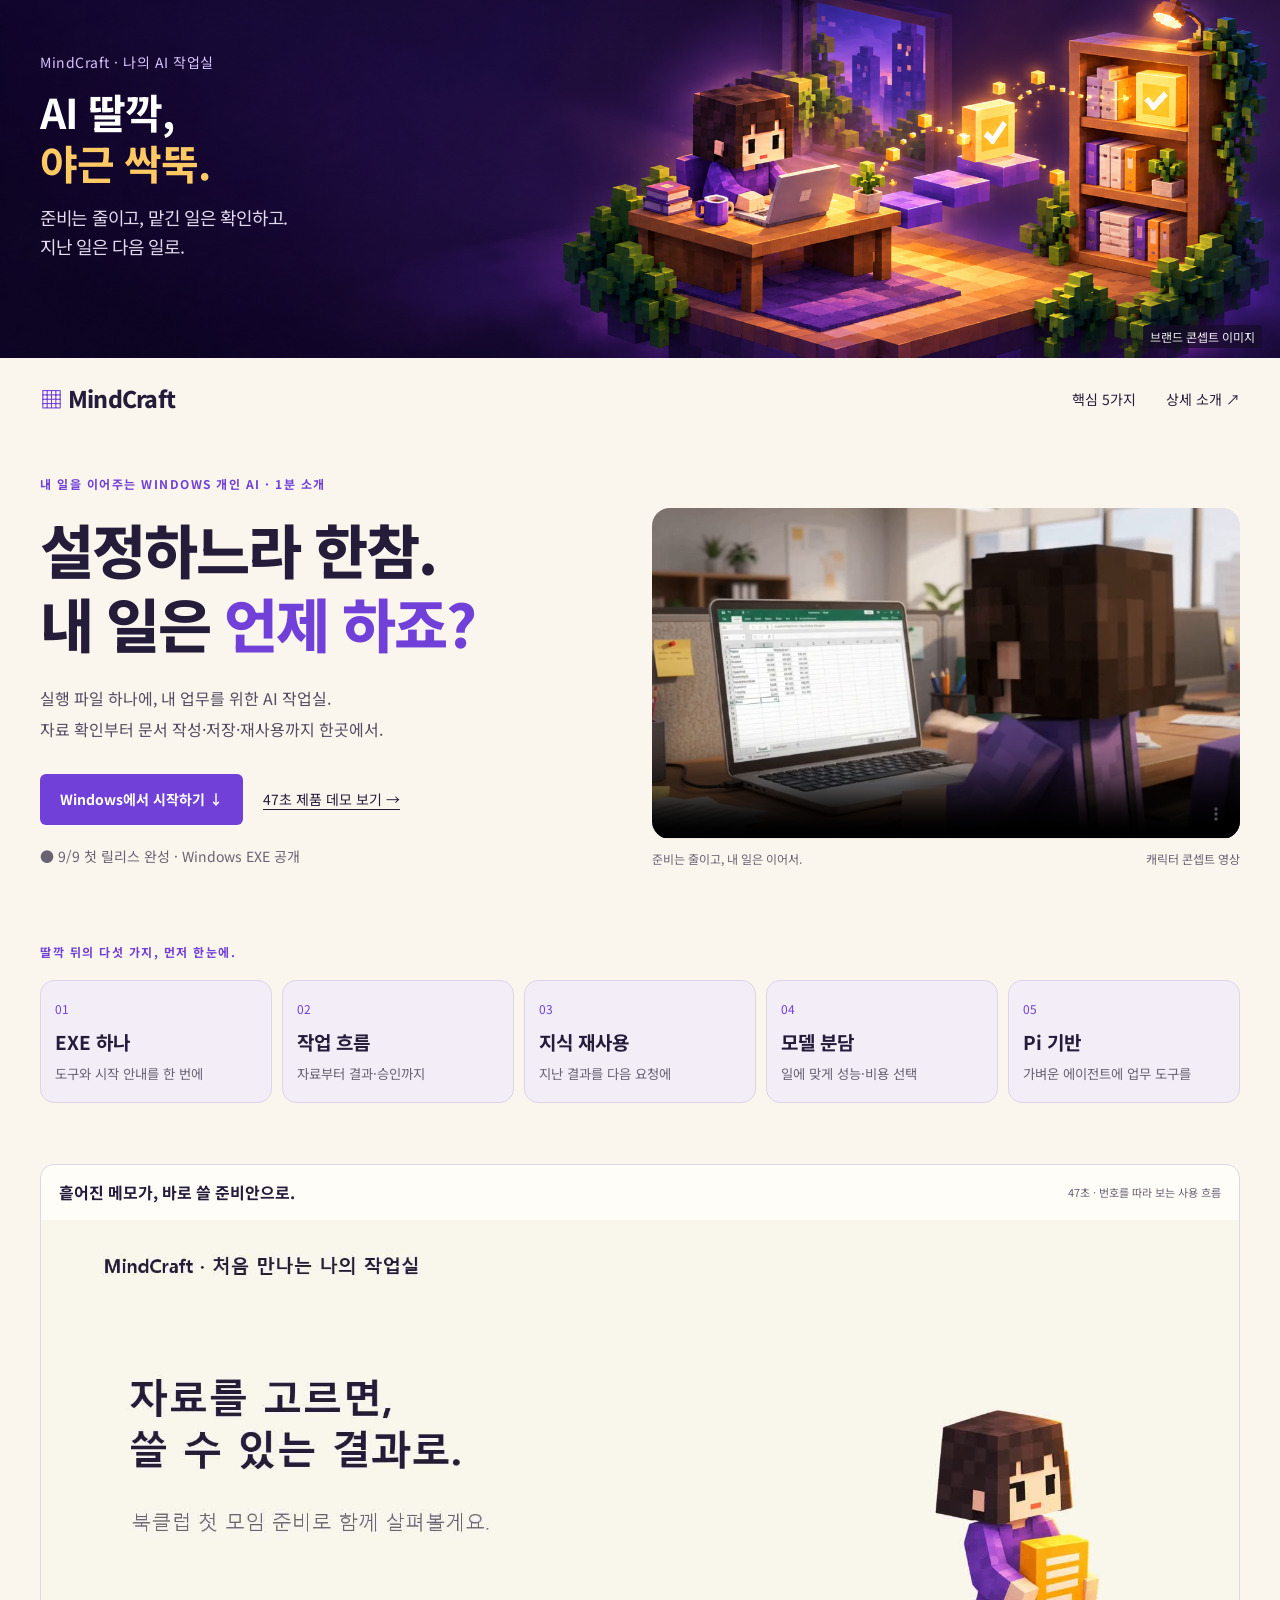
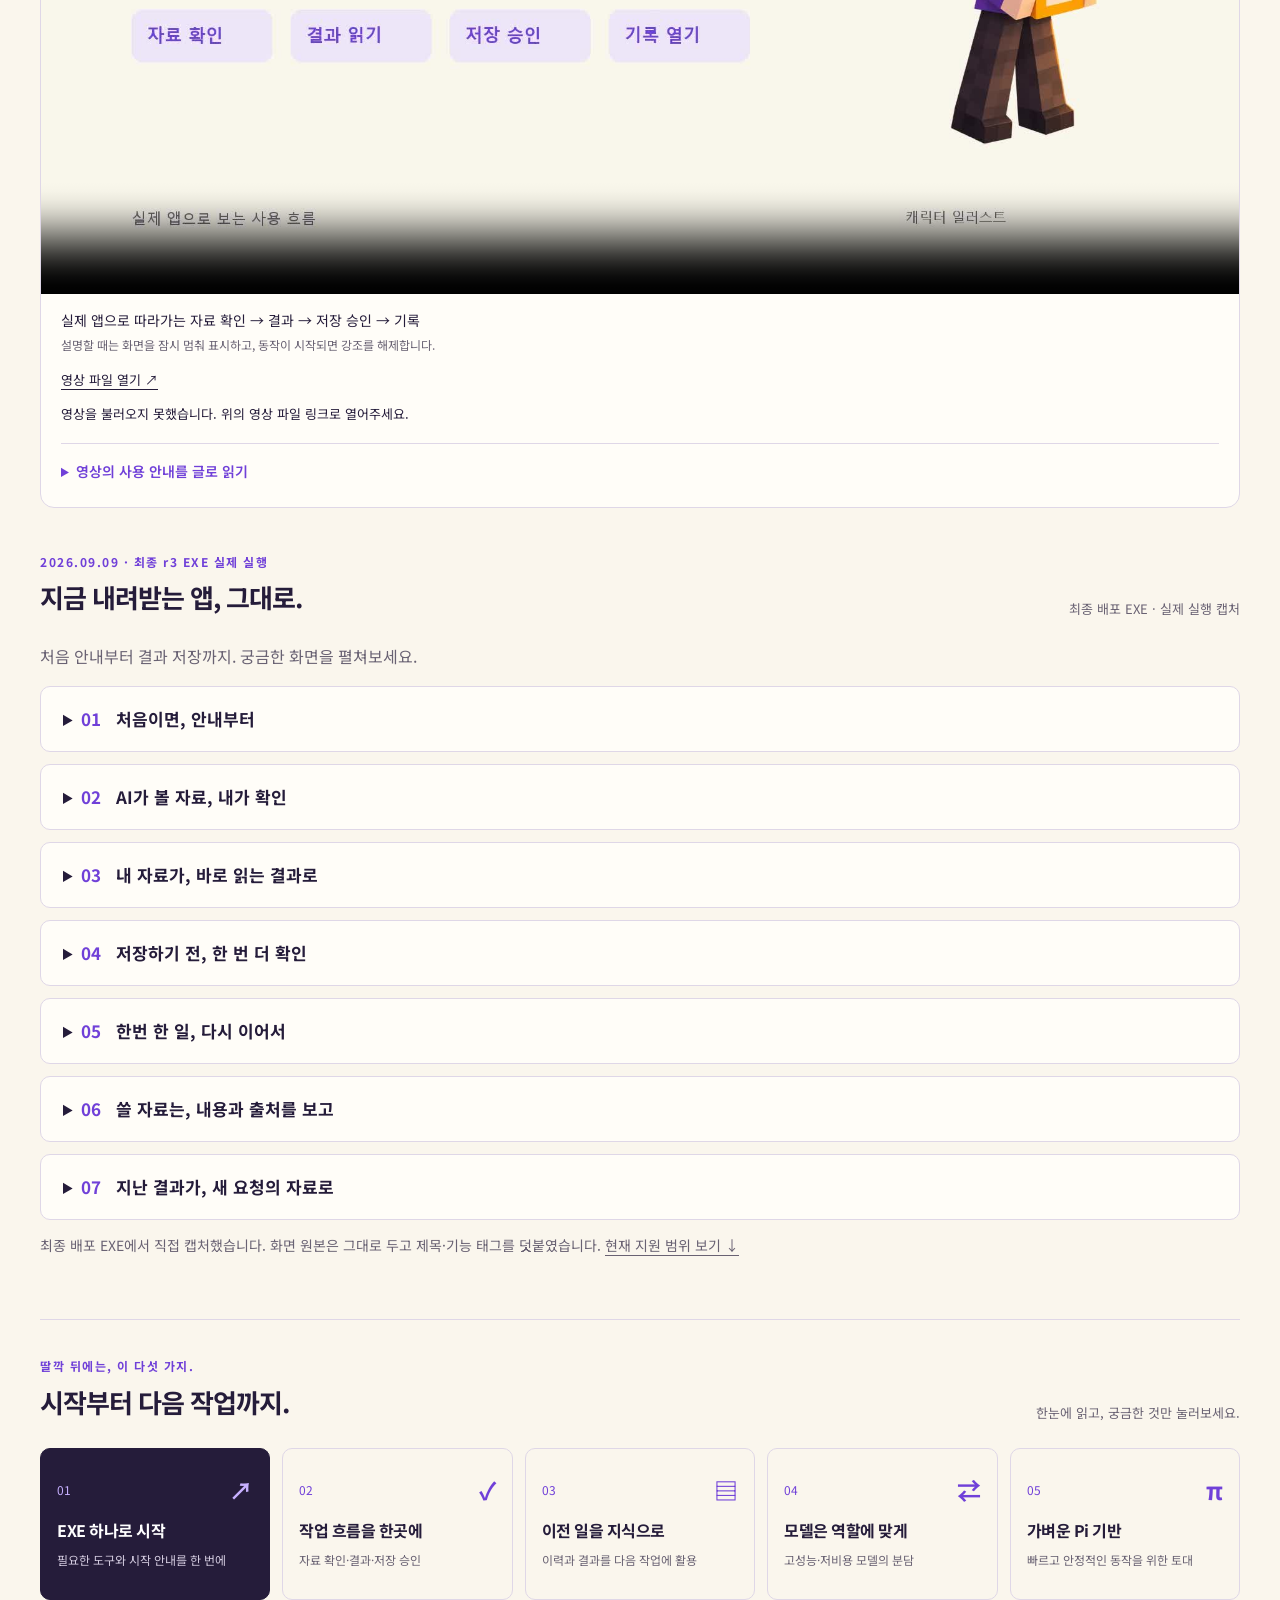
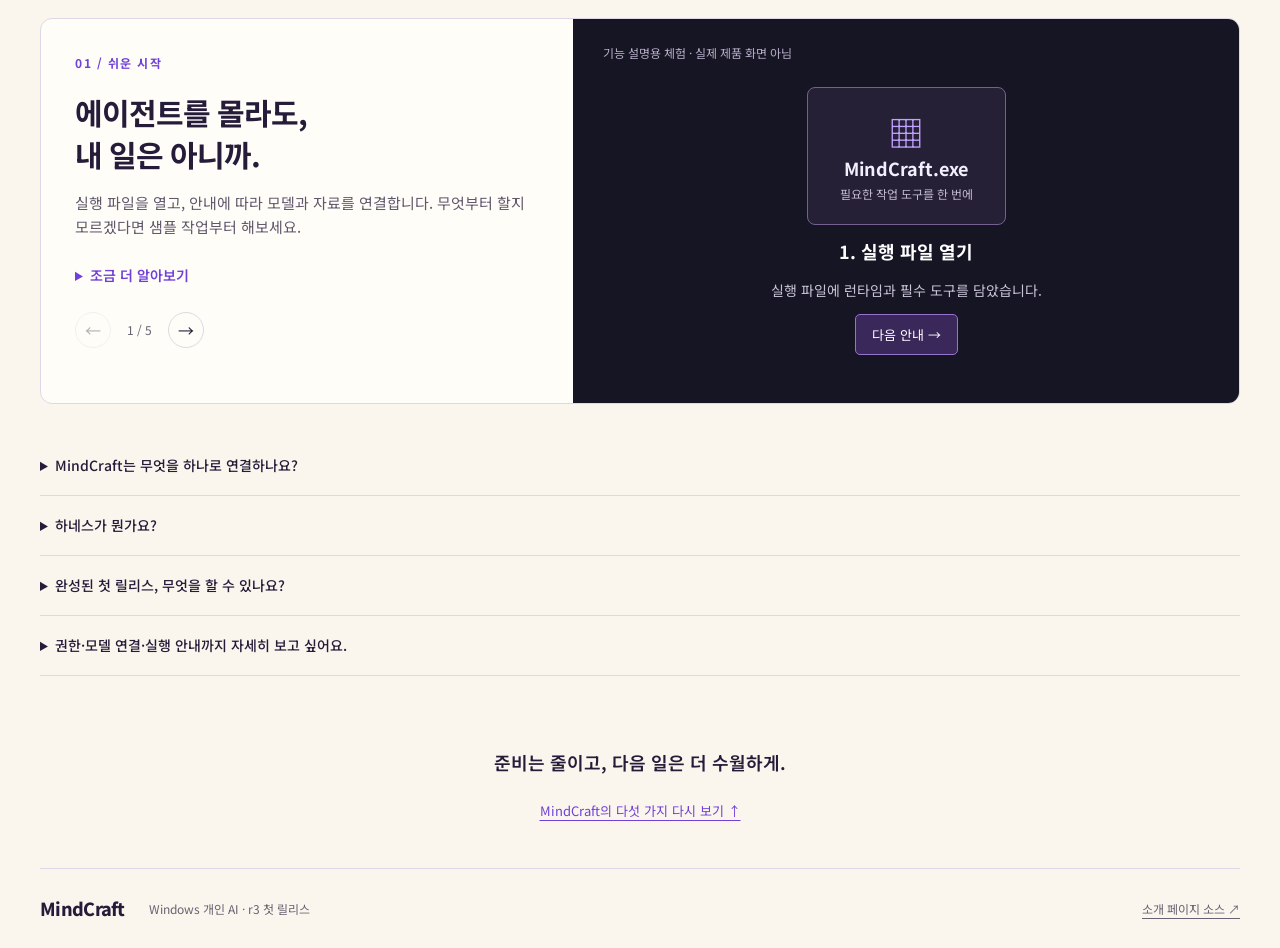
==== commit 4fc37201: "Polish submission 1.0.1: actual workflow, concise overview, verified knowledge reuse and source READ" ====
--- a/index.html
+++ b/index.html
@@ -1,7 +1,8 @@
-<!doctype html><html lang="ko"><head><meta charset="utf-8"><meta name="viewport" content="width=device-width, initial-scale=1"><meta name="theme-color" content="#faf6ed"><meta name="description" content="AI 딸깍, 야근 싹뚝. 준비와 반복을 줄이는 Windows 개인 AI. 쉬운 시작, 작업 검증, 지식 재사용, 모델 역할 분담, Pi 기반."><title>MindCraft | AI 딸깍, 야근 싹뚝</title><link rel="icon" href="./favicon.svg"><link rel="stylesheet" href="./style.css"><script src="./app.js" defer></script><meta property="og:image" content="https://ddt-mindcraft.github.io/mindcraft-showcase/assets/submission-cover-r3.png"><meta property="og:image:alt" content="MindCraft · AI 딸깍, 야근 싹뚝 · 콘셉트 이미지"><meta name="twitter:card" content="summary_large_image"></head>
+<!doctype html><html lang="ko"><head><meta charset="utf-8"><meta name="viewport" content="width=device-width, initial-scale=1"><meta name="theme-color" content="#faf6ed"><meta name="description" content="AI 딸깍, 야근 싹뚝. 준비와 반복을 줄이는 Windows 개인 AI. 쉬운 시작, 작업 흐름, 지식 재사용, 모델 역할 분담, Pi 기반."><title>MindCraft | AI 딸깍, 야근 싹뚝</title><link rel="icon" href="./favicon.svg"><link rel="stylesheet" href="./style.css"><script src="./app.js" defer></script><meta property="og:image" content="https://ddt-mindcraft.github.io/mindcraft-showcase/assets/submission-cover-r3.png"><meta property="og:image:alt" content="MindCraft · AI 딸깍, 야근 싹뚝 · 콘셉트 이미지"><meta name="twitter:card" content="summary_large_image"></head>
 <body><a class="skip" href="#main">본문으로 건너뛰기</a><aside class="value-banner image-value-banner" aria-label="MindCraft 핵심 가치"><img src="./assets/value-banner-v1.png" alt="블록 캐릭터의 작업실에서 확인된 결과 문서가 자료함으로 이어지는 콘셉트 일러스트" width="2172" height="724" fetchpriority="high"><div class="value-banner-copy"><p class="banner-brand">MindCraft · 나의 AI 작업실</p><p class="banner-title"><strong>AI 딸깍,<br><span class="banner-punch">야근 싹뚝.</span></strong></p><p class="banner-value">준비는 줄이고, 맡긴 일은 확인하고.<br>지난 일은 다음 일로.</p></div><small class="banner-label">브랜드 콘셉트 이미지</small></aside><header class="wrap nav"><a class="brand" href="./"><span aria-hidden="true">▦</span> MindCraft</a><nav aria-label="주요 메뉴"><a href="#features">핵심 5가지</a><a href="./details.html">상세 소개 ↗</a></nav></header>
-<main id="main"><section class="hero wrap"><div><p class="eyebrow">내 일을 이어주는 WINDOWS 개인 AI · 1분 소개</p><h1>설정하느라 한참.<br>내 일은 <em>언제 하죠?</em></h1><p class="lead">실행 파일 하나에, 내 업무를 위한 AI 작업실.<br>자료 확인부터 문서 작성·저장·재사용까지 한곳에서.</p><div class="hero-actions"><a class="primary" href="https://github.com/ddt-mindcraft/mindcraft-showcase/releases/download/submission-2026-09-09-v11/MindCraft-0.1.0-windows-x64.exe">Windows에서 시작하기 ↓</a><a class="text-button" href="#demo">50초 제품 데모 보기 →</a></div><p class="status">● 9/9 첫 릴리스 완성 · Windows EXE 공개</p></div><figure class="hero-art hero-animation"><video id="concept-video" autoplay loop muted controls playsinline preload="metadata" poster="./assets/hero-animation-v1.png" src="./assets/hero-animation-v1.mp4" aria-label="MindCraft 캐릭터 콘셉트 애니메이션"></video><figcaption>준비는 줄이고, 내 일은 이어서. <small>캐릭터 콘셉트 영상</small></figcaption><p id="video-fallback" hidden><a href="./assets/hero-animation-v1.mp4">애니메이션 파일 열기 ↗</a></p></figure></section>
-<section id="demo" class="wrap demo-gallery"><figure id="product-film" class="product-film"><div class="film-heading"><span>흩어진 메모가, 바로 쓸 준비안으로.</span><small>50초 · 번호를 따라 보는 친절한 사용 안내</small></div><video id="product-video" controls playsinline preload="metadata" poster="./assets/product-demo-v3.jpg" aria-describedby="product-description" src="./assets/product-demo-v3.mp4">영상 재생을 지원하지 않는 브라우저입니다.</video><figcaption id="product-description">실제 앱으로 따라가는 자료 확인 → 결과 → 저장 승인 → 기록<br><small>설명할 때는 화면을 잠시 멈춰 표시하고, 동작이 시작되면 강조를 해제합니다.</small></figcaption><p><a href="./assets/product-demo-v3.mp4">영상 파일 열기 ↗</a></p><p id="product-fallback" hidden>영상을 불러오지 못했습니다. 위의 영상 파일 링크로 열어주세요.</p><details class="demo-transcript"><summary>영상의 사용 안내를 글로 읽기</summary><ol><li><strong>샘플 시작:</strong> 처음이라면 준비된 예시를 눌러 작업 흐름을 익힙니다.</li><li><strong>자료 선택:</strong> 오른쪽에서 참고할 자료를 확인하고 ‘이 자료로 진행’을 누릅니다.</li><li><strong>결과 읽기:</strong> 가운데 결과 문서를 읽고 오른쪽의 참고 자료도 함께 확인합니다.</li><li><strong>파일 이름:</strong> ‘파일로 저장’을 누른 뒤 저장할 이름을 입력합니다.</li><li><strong>저장 승인:</strong> 경로와 변경 내용을 확인하고 동의할 때 ‘이번만 허용’을 누릅니다.</li><li><strong>기록 재열기:</strong> ‘작업 기록’에서 이전 작업을 찾아 ‘결과 열기’로 다시 확인합니다.</li></ol><p>영상은 작업 흐름을 보여주는 오프라인 샘플 녹화입니다. 실제 모델 연결·응답 검증은 별도로 완료했으며, 두 모델의 근거는 <a href="https://github.com/ddt-mindcraft/mindcraft-showcase/blob/main/submission/STATUS-AND-EVIDENCE.md">검증 기록</a>에서 확인할 수 있습니다. 녹화 당시 UI와 현재 릴리스의 차이는 아래 최신 캡처를 참고하세요. 번호·테두리는 영상 설명입니다.</p></details></figure><div class="section-head"><div><p class="eyebrow">2026.09.09 · 최종 r3 EXE 실제 실행</p><h2>지금 내려받는 앱, 그대로.</h2></div><p>최종 배포 EXE · 실제 실행 캡처</p></div><p>처음 안내부터 결과 저장까지. 궁금한 화면을 펼쳐보세요.</p><details class="demo-shot"><summary><span>01</span> 처음이면, 안내부터</summary><figure><div class="shot-highlights"><span>준비 상태 한눈에</span><span>샘플부터 체험</span></div><a href="./assets/demo-r3/01-start.png" target="_blank" rel="noopener"><img src="./assets/demo-r3/01-start.png" width="1440" height="1000" loading="lazy" alt="최종 MindCraft r3: 작업 폴더와 모델 준비 상태를 확인합니다. 계정 없이 샘플부터 시작할 수 있습니다."></a><figcaption>작업 폴더와 모델 준비 상태를 확인합니다. 계정 없이 샘플부터 시작할 수 있습니다. <a href="./assets/demo-r3/01-start.png" target="_blank" rel="noopener">원본 확대 ↗</a></figcaption></figure></details><details class="demo-shot"><summary><span>02</span> AI가 볼 자료, 내가 확인</summary><figure><div class="shot-highlights"><span>자료 3개 확인</span><span>선택한 자료로 진행</span></div><a href="./assets/demo-r3/02-sources.png" target="_blank" rel="noopener"><img src="./assets/demo-r3/02-sources.png" width="1440" height="1000" loading="lazy" alt="최종 MindCraft r3: 이번 요청에 사용할 세 자료의 내용과 출처를 확인한 뒤 진행합니다."></a><figcaption>이번 요청에 사용할 세 자료의 내용과 출처를 확인한 뒤 진행합니다. <a href="./assets/demo-r3/02-sources.png" target="_blank" rel="noopener">원본 확대 ↗</a></figcaption></figure></details><details class="demo-shot"><summary><span>03</span> 내 자료가, 바로 읽는 결과로</summary><figure><div class="shot-highlights"><span>결과와 출처 함께</span><span>전체 결과 복사·저장</span></div><a href="./assets/demo-r3/03-result.png" target="_blank" rel="noopener"><img src="./assets/demo-r3/03-result.png" width="1440" height="1000" loading="lazy" alt="최종 MindCraft r3: 온담 북클럽 준비안과 참고 자료를 함께 읽고 결과 전체를 복사하거나 저장합니다."></a><figcaption>온담 북클럽 준비안과 참고 자료를 함께 읽고 결과 전체를 복사하거나 저장합니다. <a href="./assets/demo-r3/03-result.png" target="_blank" rel="noopener">원본 확대 ↗</a></figcaption></figure></details><details class="demo-shot"><summary><span>04</span> 저장하기 전, 한 번 더 확인</summary><figure><div class="shot-highlights"><span>저장 경로 확인</span><span>변경 내용 확인·승인</span></div><a href="./assets/demo-r3/04-approval.png" target="_blank" rel="noopener"><img src="./assets/demo-r3/04-approval.png" width="1440" height="1000" loading="lazy" alt="최종 MindCraft r3: 실제 파일 경로와 변경 내용을 읽고 이번 저장을 승인합니다."></a><figcaption>실제 파일 경로와 변경 내용을 읽고 이번 저장을 승인합니다. <a href="./assets/demo-r3/04-approval.png" target="_blank" rel="noopener">원본 확대 ↗</a></figcaption></figure></details><details class="demo-shot"><summary><span>05</span> 한번 한 일, 다시 이어서</summary><figure><div class="shot-highlights"><span>작업 기록 보존</span><span>이전 결과 다시 열기</span></div><a href="./assets/demo-r3/05-history.png" target="_blank" rel="noopener"><img src="./assets/demo-r3/05-history.png" width="1440" height="1000" loading="lazy" alt="최종 MindCraft r3: 작업 기록에서 완료된 요청을 찾고 같은 결과를 다시 엽니다."></a><figcaption>작업 기록에서 완료된 요청을 찾고 같은 결과를 다시 엽니다. <a href="./assets/demo-r3/05-history.png" target="_blank" rel="noopener">원본 확대 ↗</a></figcaption></figure></details><p class="demo-note">최종 배포 EXE에서 직접 캡처했습니다. 화면 원본은 그대로 두고 제목·기능 태그를 덧붙였습니다. <a href="#availability">현재 지원 범위 보기 ↓</a></p></section>
+<main id="main"><section class="hero wrap"><div><p class="eyebrow">내 일을 이어주는 WINDOWS 개인 AI · 1분 소개</p><h1>설정하느라 한참.<br>내 일은 <em>언제 하죠?</em></h1><p class="lead">실행 파일 하나에, 내 업무를 위한 AI 작업실.<br>자료 확인부터 문서 작성·저장·재사용까지 한곳에서.</p><div class="hero-actions"><a class="primary" href="https://github.com/ddt-mindcraft/mindcraft-showcase/releases/download/submission-2026-09-09-v12/MindCraft-0.1.0-windows-x64.exe">Windows에서 시작하기 ↓</a><a class="text-button" href="#demo">47초 제품 데모 보기 →</a></div><p class="status">● 9/9 첫 릴리스 완성 · Windows EXE 공개</p></div><figure class="hero-art hero-animation"><video id="concept-video" autoplay loop muted controls playsinline preload="metadata" poster="./assets/hero-animation-v1.png" src="./assets/hero-animation-v1.mp4" aria-label="MindCraft 캐릭터 콘셉트 애니메이션"></video><figcaption>준비는 줄이고, 내 일은 이어서. <small>캐릭터 콘셉트 영상</small></figcaption><p id="video-fallback" hidden><a href="./assets/hero-animation-v1.mp4">애니메이션 파일 열기 ↗</a></p></figure></section>
+<section class="wrap quick-overview" aria-label="핵심 기능 한눈에"><p class="eyebrow">딸깍 뒤의 다섯 가지, 먼저 한눈에.</p><div><a href="#features" data-overview="0"><span>01</span><strong>EXE 하나</strong><small>도구와 시작 안내를 한 번에</small></a><a href="#features" data-overview="1"><span>02</span><strong>작업 흐름</strong><small>자료부터 결과·승인까지</small></a><a href="#features" data-overview="2"><span>03</span><strong>지식 재사용</strong><small>지난 결과를 다음 요청에</small></a><a href="#features" data-overview="3"><span>04</span><strong>모델 분담</strong><small>일에 맞게 성능·비용 선택</small></a><a href="#features" data-overview="4"><span>05</span><strong>Pi 기반</strong><small>가벼운 에이전트에 업무 도구를</small></a></div></section>
+<section id="demo" class="wrap demo-gallery"><figure id="product-film" class="product-film"><div class="film-heading"><span>흩어진 메모가, 바로 쓸 준비안으로.</span><small>47초 · 번호를 따라 보는 사용 흐름</small></div><video id="product-video" controls playsinline preload="metadata" poster="./assets/product-demo-v4.jpg" aria-describedby="product-description" src="./assets/product-demo-v4.mp4">영상 재생을 지원하지 않는 브라우저입니다.</video><figcaption id="product-description">실제 앱으로 따라가는 자료 확인 → 결과 → 저장 승인 → 기록<br><small>설명할 때는 화면을 잠시 멈춰 표시하고, 동작이 시작되면 강조를 해제합니다.</small></figcaption><p><a href="./assets/product-demo-v4.mp4">영상 파일 열기 ↗</a></p><p id="product-fallback" hidden>영상을 불러오지 못했습니다. 위의 영상 파일 링크로 열어주세요.</p><details class="demo-transcript"><summary>영상의 사용 안내를 글로 읽기</summary><ol><li><strong>샘플 시작:</strong> 처음이라면 준비된 예시를 눌러 작업 흐름을 익힙니다.</li><li><strong>자료 선택:</strong> 오른쪽에서 참고할 자료를 확인하고 ‘이 자료로 진행’을 누릅니다.</li><li><strong>결과 읽기:</strong> 가운데 결과 문서를 읽고 오른쪽의 참고 자료도 함께 확인합니다.</li><li><strong>파일 이름:</strong> ‘파일로 저장’을 누른 뒤 저장할 이름을 입력합니다.</li><li><strong>저장 승인:</strong> 경로와 변경 내용을 확인하고 동의할 때 ‘이번만 허용’을 누릅니다.</li><li><strong>기록 재열기:</strong> ‘작업 기록’에서 이전 작업을 찾아 ‘결과 열기’로 다시 확인합니다.</li></ol><p>영상은 작업 흐름을 보여주는 오프라인 샘플 녹화입니다. 실제 모델 연결·응답 검증은 별도로 완료했으며, 두 모델의 근거는 <a href="https://github.com/ddt-mindcraft/mindcraft-showcase/blob/main/submission/STATUS-AND-EVIDENCE.md">검증 기록</a>에서 확인할 수 있습니다. 녹화 당시 UI와 현재 릴리스의 차이는 아래 최신 캡처를 참고하세요. 번호·테두리는 영상 설명입니다.</p></details></figure><div class="section-head"><div><p class="eyebrow">2026.09.09 · 최종 r3 EXE 실제 실행</p><h2>지금 내려받는 앱, 그대로.</h2></div><p>최종 배포 EXE · 실제 실행 캡처</p></div><p>처음 안내부터 결과 저장까지. 궁금한 화면을 펼쳐보세요.</p><details class="demo-shot"><summary><span>01</span> 처음이면, 안내부터</summary><figure><div class="shot-highlights"><span>준비 상태 한눈에</span><span>샘플부터 체험</span></div><a href="./assets/demo-r3/01-start.png" target="_blank" rel="noopener"><img src="./assets/demo-r3/01-start.png" width="1440" height="1000" loading="lazy" alt="최종 MindCraft r3: 작업 폴더와 모델 준비 상태를 확인합니다. 계정 없이 샘플부터 시작할 수 있습니다."></a><figcaption>작업 폴더와 모델 준비 상태를 확인합니다. 계정 없이 샘플부터 시작할 수 있습니다. <a href="./assets/demo-r3/01-start.png" target="_blank" rel="noopener">원본 확대 ↗</a></figcaption></figure></details><details class="demo-shot"><summary><span>02</span> AI가 볼 자료, 내가 확인</summary><figure><div class="shot-highlights"><span>자료 3개 확인</span><span>선택한 자료로 진행</span></div><a href="./assets/demo-r3/02-sources.png" target="_blank" rel="noopener"><img src="./assets/demo-r3/02-sources.png" width="1440" height="1000" loading="lazy" alt="최종 MindCraft r3: 이번 요청에 사용할 세 자료의 내용과 출처를 확인한 뒤 진행합니다."></a><figcaption>이번 요청에 사용할 세 자료의 내용과 출처를 확인한 뒤 진행합니다. <a href="./assets/demo-r3/02-sources.png" target="_blank" rel="noopener">원본 확대 ↗</a></figcaption></figure></details><details class="demo-shot"><summary><span>03</span> 내 자료가, 바로 읽는 결과로</summary><figure><div class="shot-highlights"><span>결과와 출처 함께</span><span>전체 결과 복사·저장</span></div><a href="./assets/demo-r3/03-result.png" target="_blank" rel="noopener"><img src="./assets/demo-r3/03-result.png" width="1440" height="1000" loading="lazy" alt="최종 MindCraft r3: 온담 북클럽 준비안과 참고 자료를 함께 읽고 결과 전체를 복사하거나 저장합니다."></a><figcaption>온담 북클럽 준비안과 참고 자료를 함께 읽고 결과 전체를 복사하거나 저장합니다. <a href="./assets/demo-r3/03-result.png" target="_blank" rel="noopener">원본 확대 ↗</a></figcaption></figure></details><details class="demo-shot"><summary><span>04</span> 저장하기 전, 한 번 더 확인</summary><figure><div class="shot-highlights"><span>저장 경로 확인</span><span>변경 내용 확인·승인</span></div><a href="./assets/demo-r3/04-approval.png" target="_blank" rel="noopener"><img src="./assets/demo-r3/04-approval.png" width="1440" height="1000" loading="lazy" alt="최종 MindCraft r3: 실제 파일 경로와 변경 내용을 읽고 이번 저장을 승인합니다."></a><figcaption>실제 파일 경로와 변경 내용을 읽고 이번 저장을 승인합니다. <a href="./assets/demo-r3/04-approval.png" target="_blank" rel="noopener">원본 확대 ↗</a></figcaption></figure></details><details class="demo-shot"><summary><span>05</span> 한번 한 일, 다시 이어서</summary><figure><div class="shot-highlights"><span>작업 기록 보존</span><span>이전 결과 다시 열기</span></div><a href="./assets/demo-r3/05-history.png" target="_blank" rel="noopener"><img src="./assets/demo-r3/05-history.png" width="1440" height="1000" loading="lazy" alt="최종 MindCraft r3: 작업 기록에서 완료된 요청을 찾고 같은 결과를 다시 엽니다."></a><figcaption>작업 기록에서 완료된 요청을 찾고 같은 결과를 다시 엽니다. <a href="./assets/demo-r3/05-history.png" target="_blank" rel="noopener">원본 확대 ↗</a></figcaption></figure></details><details class="demo-shot" id="knowledge-proof"><summary><span>06</span> 쓸 자료는, 내용과 출처를 보고</summary><figure><div class="shot-highlights"><span>결과를 자료로 보관</span><span>출처 확인 후 사용 선택</span></div><a href="./assets/demo-r3/06-knowledge-review.png" target="_blank" rel="noopener"><img src="./assets/demo-r3/06-knowledge-review.png" width="1440" height="1000" loading="lazy" alt="지난 결과를 자료로 보관한 뒤 자료함에서 내용을 확인하고 사용 여부를 선택합니다."></a><figcaption>지난 결과를 자료로 보관한 뒤 자료함에서 내용을 확인하고 사용 여부를 선택합니다. <a href="./assets/demo-r3/06-knowledge-review.png" target="_blank" rel="noopener">원본 확대 ↗</a></figcaption></figure></details><details class="demo-shot"><summary><span>07</span> 지난 결과가, 새 요청의 자료로</summary><figure><div class="shot-highlights"><span>새 요청에 지식 포함</span><span>이번 작업의 자료로 확인</span></div><a href="./assets/demo-r3/07-knowledge-reuse.png" target="_blank" rel="noopener"><img src="./assets/demo-r3/07-knowledge-reuse.png" width="1440" height="1000" loading="lazy" alt="새 모임 준비 요청에 ‘온담 북클럽 준비 기준’이 사용자 지정 지식으로 포함됩니다."></a><figcaption>새 모임 준비 요청에 ‘온담 북클럽 준비 기준’이 사용자 지정 지식으로 포함됩니다. <a href="./assets/demo-r3/07-knowledge-reuse.png" target="_blank" rel="noopener">원본 확대 ↗</a></figcaption></figure></details><p class="demo-note">최종 배포 EXE에서 직접 캡처했습니다. 화면 원본은 그대로 두고 제목·기능 태그를 덧붙였습니다. <a href="#availability">현재 지원 범위 보기 ↓</a></p></section>
 <section id="features" class="wrap features"><div class="section-head"><div><p class="eyebrow">딸깍 뒤에는, 이 다섯 가지.</p><h2>시작부터 다음 작업까지.</h2></div><p>한눈에 읽고, 궁금한 것만 눌러보세요.</p></div>
 <div class="feature-tabs" role="tablist" aria-label="MindCraft 핵심 특징">
 <button id="tab-0" role="tab" aria-selected="true" aria-controls="feature-panel" data-feature="0"><span class="number">01 <b>↗</b></span><strong>EXE 하나로 시작</strong><span>필요한 도구와 시작 안내를 한 번에</span></button>
@@ -12,6 +13,6 @@
 </div>
 <div id="feature-panel" role="tabpanel" aria-labelledby="tab-0" tabindex="0"><div class="panel-copy"><p class="eyebrow" id="panel-kicker">01 / 쉬운 시작</p><h3 id="panel-title">에이전트를 몰라도,<br>내 일은 아니까.</h3><p id="panel-description">실행 파일을 열고, 안내에 따라 모델과 자료를 연결합니다. 무엇부터 할지 모르겠다면 샘플 작업부터 해보세요.</p><details id="deep-detail"><summary>조금 더 알아보기</summary><div id="panel-detail">하네스는 AI가 일을 수행하는 데 필요한 도구와 절차입니다. MindCraft는 이를 한 프로그램에 담아 직접 구성하는 부담을 줄입니다. 실제 AI를 연결하려면 선택한 서비스의 계정이나 인증 정보가 필요할 수 있습니다.</div></details><div class="panel-navigation"><button id="prev-feature" disabled aria-label="이전 특징">←</button><span id="position">1 / 5</span><button id="next-feature" aria-label="다음 특징">→</button></div></div><div class="experience"><span class="sample">기능 설명용 체험 · 실제 제품 화면 아님</span><div id="interactive"><div class="file-tile"><span>▦</span><strong>MindCraft.exe</strong><small>필요한 작업 도구를 한 번에</small></div><p class="scene-title">1. 실행 파일 열기</p><p>실행 파일에 런타임과 필수 도구를 담았습니다.</p><button class="scene-button" id="onboard-next">다음 안내 →</button></div></div></div>
 <noscript><p>위 다섯 가지가 핵심입니다. <a href="./details.html">상세 소개</a>에서 설명을 확인하세요.</p></noscript></section>
-<section class="wrap more"><details id="comparison"><summary>MindCraft는 무엇을 하나로 연결하나요?</summary><p>쉬운 시작부터 요청 확인, 지식 재사용까지. 내 일을 이어주는 작업 환경을 하나로 연결합니다.</p><p>도구를 하나씩 구성하는 부담을 줄이고, 작업 순서에 따라 결과를 확인합니다. 다시 쓸 자료는 골라서 다음 작업에 활용합니다.</p></details><details><summary>하네스가 뭔가요?</summary><p>AI가 일을 수행하는 데 필요한 도구와 절차를 뜻합니다. MindCraft는 쉬운 시작, 작업 절차, 지식 재사용, 모델 배정을 하나의 프로그램으로 연결합니다.</p></details><details id="availability"><summary>완성된 첫 릴리스, 무엇을 할 수 있나요?</summary><p><strong>문서 업무를 하나의 흐름으로.</strong> 자료와 출처를 확인하고, 문서를 분석·작성하고, 내용을 승인해 저장합니다. 작업 기록을 다시 열고 선택한 지식을 다음 요청에 활용합니다.</p><p><strong>시작 방식도 내게 맞게.</strong> 처음에는 샘플로 경험하고, 내 업무에는 사용할 모델을 연결하세요. GUI·CLI·TUI가 같은 작업 기록을 사용하며 일반 작업과 복잡한 계획의 모델 역할을 설정할 수 있습니다. Airouter Qwen3.8과 DeepSeek-V4-Flash의 실제 연결·응답을 검증했습니다.</p><p><strong>실행 파일과 검증 기록을 함께 공개합니다.</strong> 승인된 r3 요구사항에 따라 개발·테스트를 완료했습니다.</p><p><a href="https://github.com/ddt-mindcraft/mindcraft-showcase/releases/tag/submission-2026-09-09-v11">실행 파일·평가용 소스 다운로드 ↗</a> · <a href="https://github.com/ddt-mindcraft/mindcraft-showcase/blob/main/submission/STATUS-AND-EVIDENCE.md">실행 환경·지원 범위·검증 근거 ↗</a></p></details><details><summary>권한·모델 연결·실행 안내까지 자세히 보고 싶어요.</summary><p>파일 변경 전 승인, 중단 후 재개, 자료의 출처와 재사용 기준을 포함한 상세 설명입니다.</p><a href="./details.html#principles">제품 상세 소개 ↗</a> · <a href="./details.html#start">시작 준비 안내 ↗</a></details></section>
+<section class="wrap more"><details id="comparison"><summary>MindCraft는 무엇을 하나로 연결하나요?</summary><p>쉬운 시작부터 요청 확인, 지식 재사용까지. 내 일을 이어주는 작업 환경을 하나로 연결합니다.</p><p>도구를 하나씩 구성하는 부담을 줄이고, 작업 순서에 따라 결과를 확인합니다. 다시 쓸 자료는 골라서 다음 작업에 활용합니다.</p></details><details><summary>하네스가 뭔가요?</summary><p>AI가 일을 수행하는 데 필요한 도구와 절차를 뜻합니다. MindCraft는 쉬운 시작, 작업 절차, 지식 재사용, 모델 배정을 하나의 프로그램으로 연결합니다.</p></details><details id="availability"><summary>완성된 첫 릴리스, 무엇을 할 수 있나요?</summary><p><strong>문서 업무를 하나의 흐름으로.</strong> 자료와 출처를 확인하고, 문서를 분석·작성하고, 내용을 승인해 저장합니다. 작업 기록을 다시 열고 선택한 지식을 다음 요청에 활용합니다.</p><p><strong>시작 방식도 내게 맞게.</strong> 처음에는 샘플로 경험하고, 내 업무에는 사용할 모델을 연결하세요. GUI·CLI·TUI가 같은 작업 기록을 사용하며 일반 작업과 복잡한 계획의 모델 역할을 설정할 수 있습니다. Airouter Qwen3.8과 DeepSeek-V4-Flash의 실제 연결·응답을 검증했습니다.</p><p><strong>실행 파일과 검증 기록을 함께 공개합니다.</strong> 승인된 r3 요구사항에 따라 개발·테스트를 완료했습니다.</p><p><a href="https://github.com/ddt-mindcraft/mindcraft-showcase/releases/tag/submission-2026-09-09-v12">실행 파일·평가용 소스 다운로드 ↗</a> · <a href="https://github.com/ddt-mindcraft/mindcraft-showcase/blob/main/submission/STATUS-AND-EVIDENCE.md">실행 환경·지원 범위·검증 근거 ↗</a></p></details><details><summary>권한·모델 연결·실행 안내까지 자세히 보고 싶어요.</summary><p>파일 변경 전 승인, 중단 후 재개, 자료의 출처와 재사용 기준을 포함한 상세 설명입니다.</p><a href="./details.html#principles">제품 상세 소개 ↗</a> · <a href="./details.html#start">시작 준비 안내 ↗</a></details></section>
 <section class="closing wrap"><p>준비는 줄이고, 다음 일은 더 수월하게.</p><a href="#features">MindCraft의 다섯 가지 다시 보기 ↑</a></section></main><footer class="wrap"><a class="brand" href="./">MindCraft</a><span>Windows 개인 AI · r3 첫 릴리스</span><a href="https://github.com/ddt-mindcraft/mindcraft-showcase">소개 페이지 소스 ↗</a></footer>
 </body></html>
--- a/style.css
+++ b/style.css
@@ -24,3 +24,5 @@
 .shot-highlights{display:flex;flex-wrap:wrap;gap:.5rem;padding:1rem;background:#f2ece2}.shot-highlights span{font-size:.9rem;font-weight:700;background:#fff;border:1px solid #d8ccba;border-radius:100px;padding:.35rem .8rem;color:#422467}
 
 .hero-animation video{display:block;width:100%;height:auto;aspect-ratio:854/480;object-fit:contain;background:#efe7de;border-radius:18px}.hero-animation figcaption{display:flex;flex-wrap:wrap;gap:.35rem;justify-content:space-between}.hero-animation small{font-size:.75rem;color:var(--muted)}
+
+.quick-overview{padding-top:12px;padding-bottom:36px}.quick-overview>div{display:grid;grid-template-columns:repeat(5,minmax(0,1fr));gap:10px}.quick-overview a{display:grid;gap:7px;padding:18px 14px;border:1px solid #ded4e8;border-radius:14px;text-decoration:none;color:#251c3a;background:#f3edf8}.quick-overview a:hover,.quick-overview a:focus-visible{outline:2px solid #7040d8}.quick-overview a>span{font-size:12px;color:#7040d8}.quick-overview strong{font-size:19px}.quick-overview small{line-height:1.5;color:#696273}@media(max-width:700px){.quick-overview>div{grid-template-columns:1fr}.quick-overview a{grid-template-columns:22px 100px 1fr;align-items:center;padding:12px}.quick-overview strong{font-size:16px}}
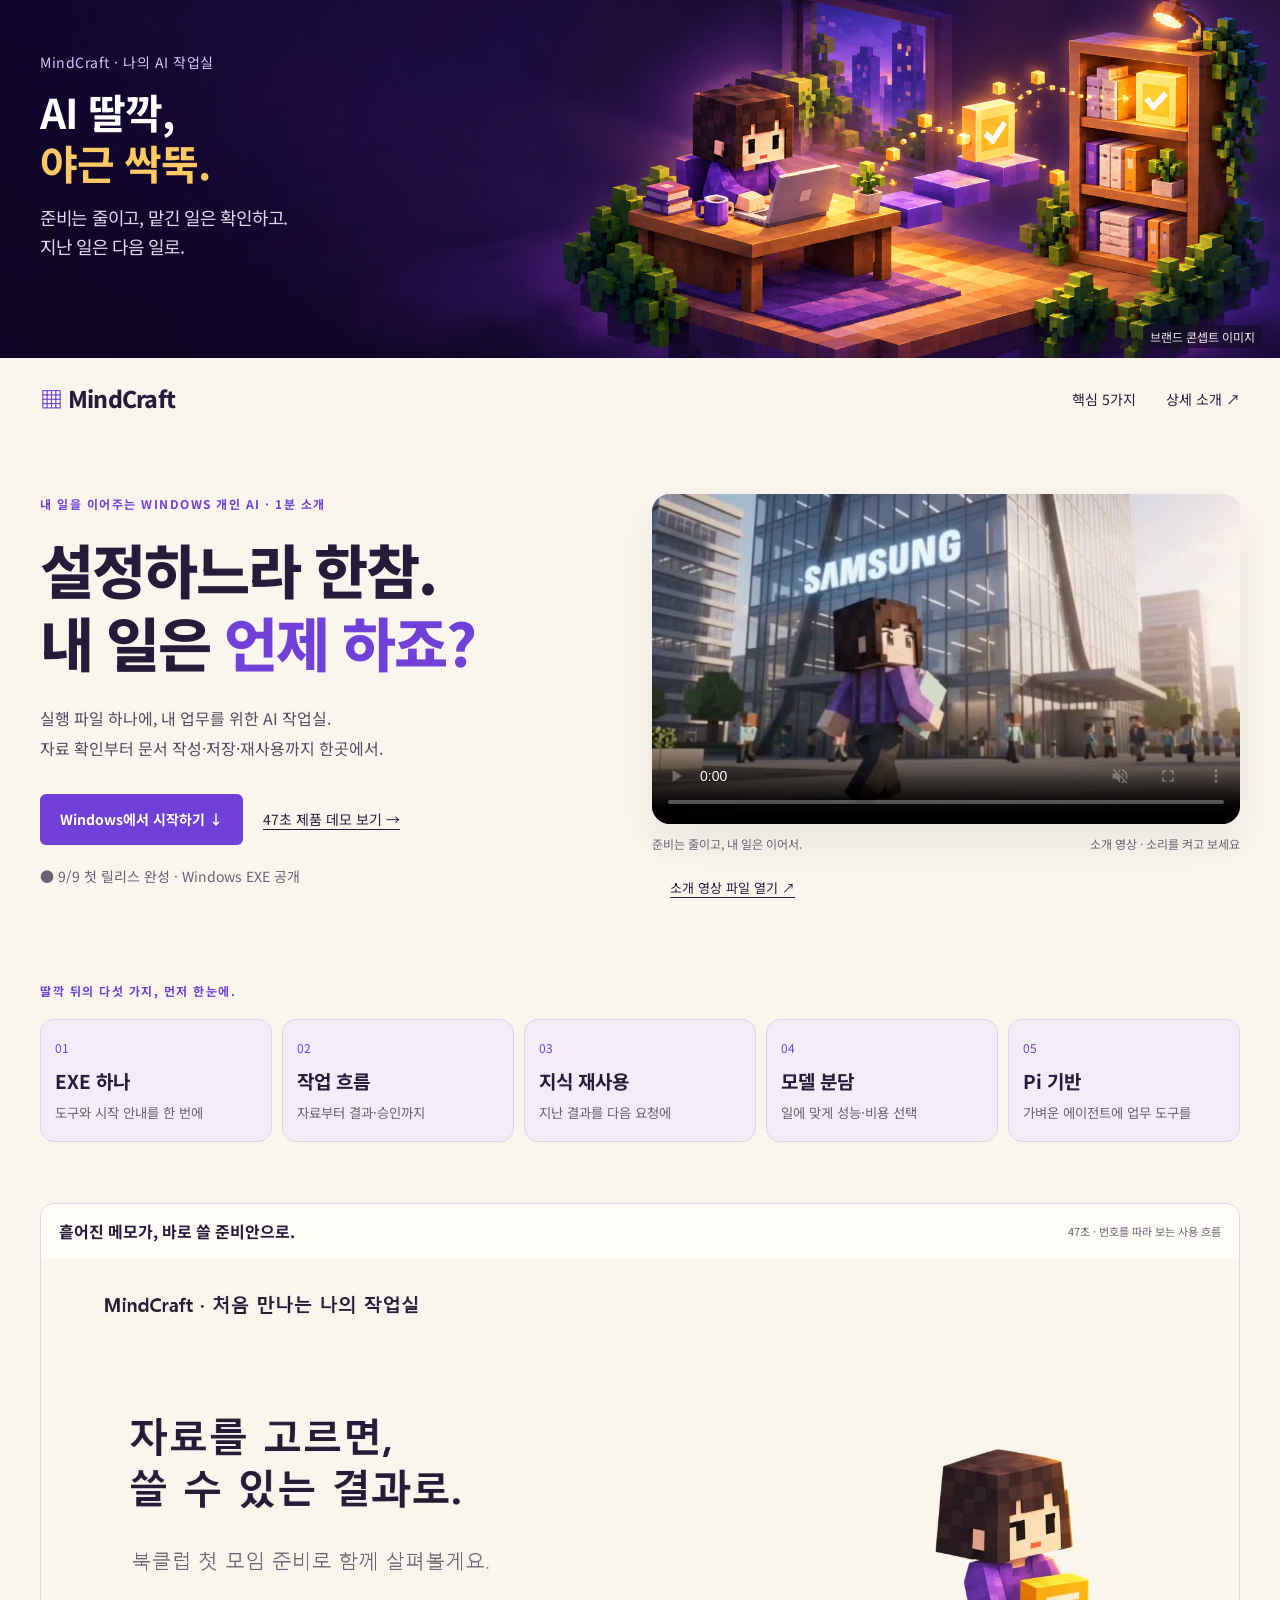
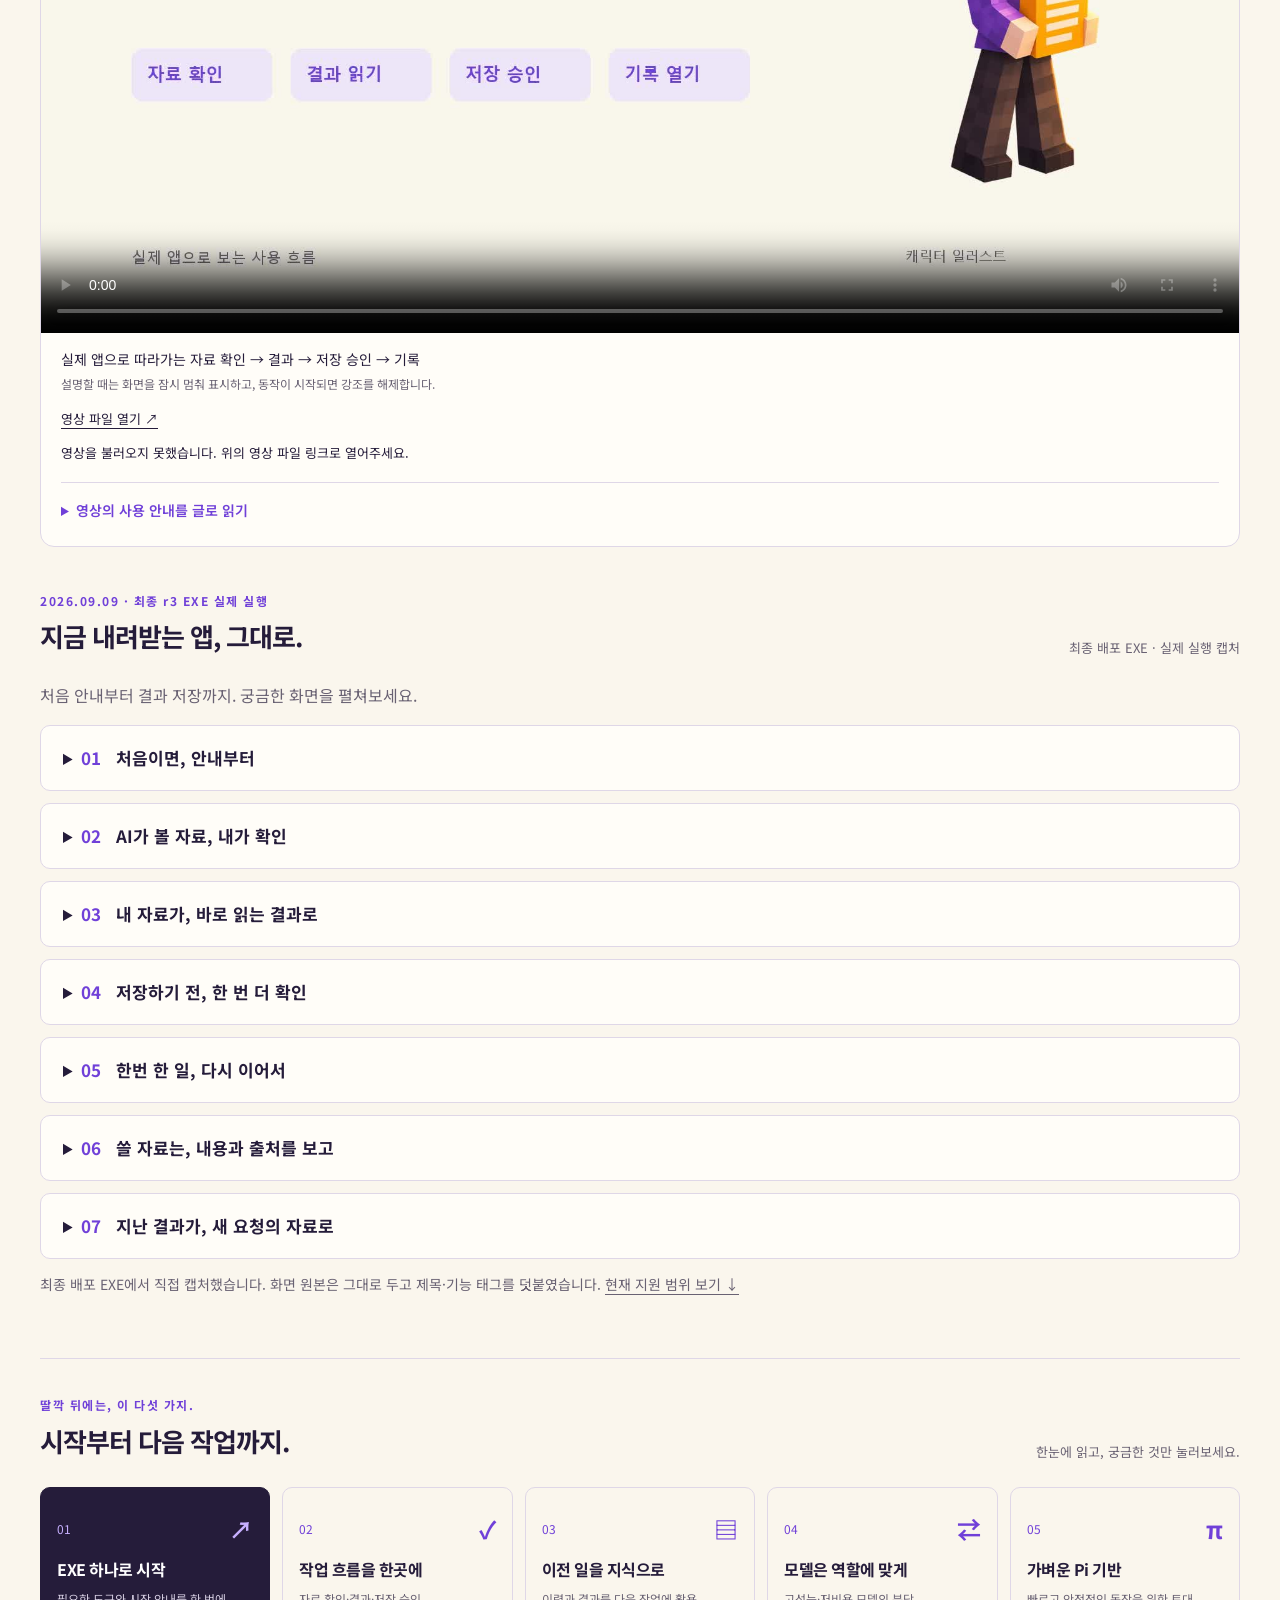
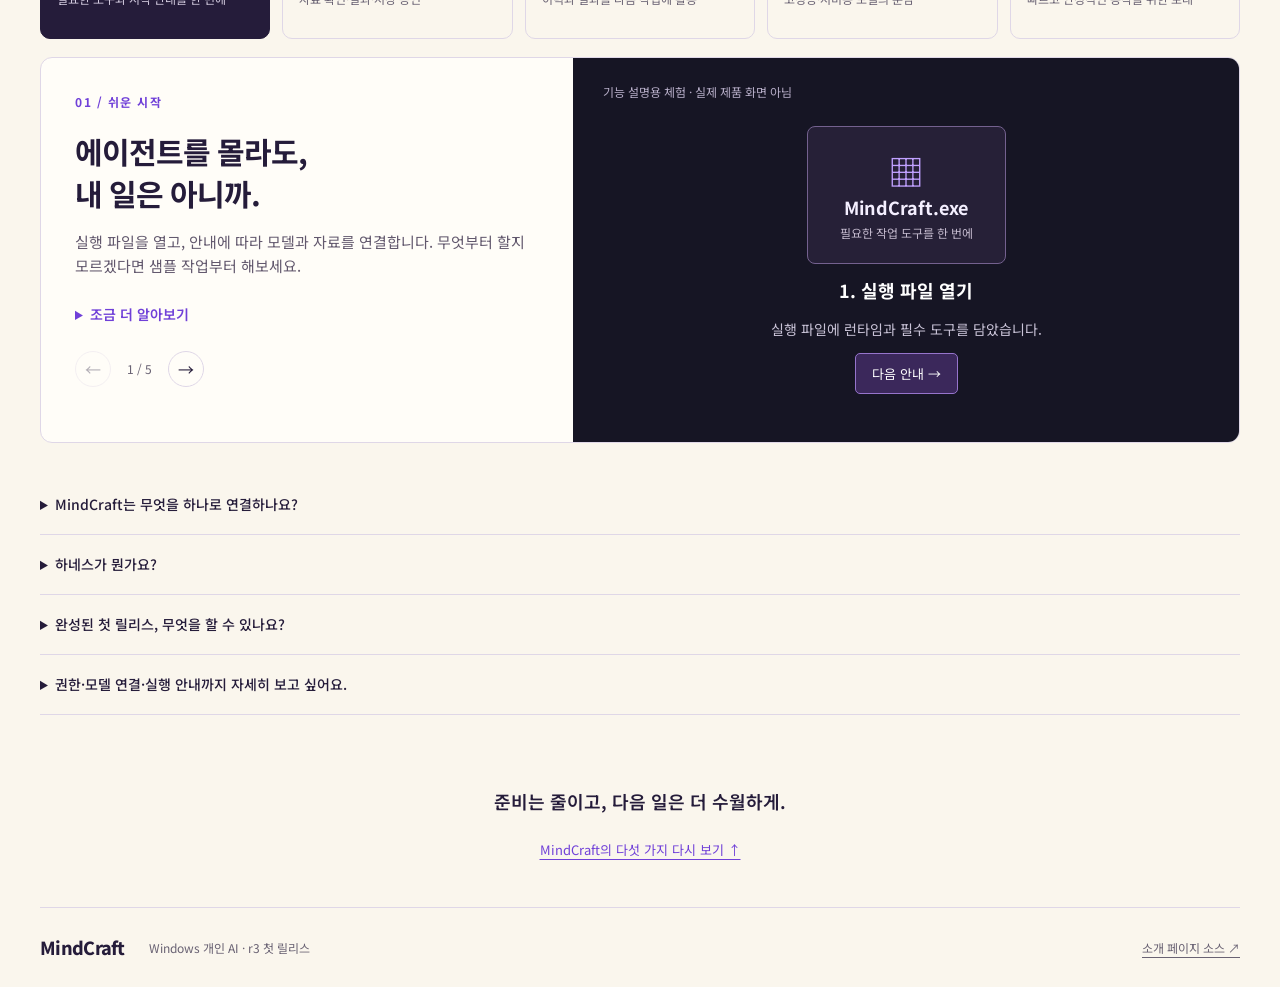
==== commit b5bf0fdb: "Replace hero with supplied final film and add progressive page, tab and accordion transitions" ====
--- a/index.html
+++ b/index.html
@@ -1,6 +1,6 @@
-<!doctype html><html lang="ko"><head><meta charset="utf-8"><meta name="viewport" content="width=device-width, initial-scale=1"><meta name="theme-color" content="#faf6ed"><meta name="description" content="AI 딸깍, 야근 싹뚝. 준비와 반복을 줄이는 Windows 개인 AI. 쉬운 시작, 작업 흐름, 지식 재사용, 모델 역할 분담, Pi 기반."><title>MindCraft | AI 딸깍, 야근 싹뚝</title><link rel="icon" href="./favicon.svg"><link rel="stylesheet" href="./style.css"><script src="./app.js" defer></script><meta property="og:image" content="https://ddt-mindcraft.github.io/mindcraft-showcase/assets/submission-cover-r3.png"><meta property="og:image:alt" content="MindCraft · AI 딸깍, 야근 싹뚝 · 콘셉트 이미지"><meta name="twitter:card" content="summary_large_image"></head>
+<!doctype html><html lang="ko"><head><meta charset="utf-8"><meta name="viewport" content="width=device-width, initial-scale=1"><meta name="theme-color" content="#faf6ed"><meta name="description" content="AI 딸깍, 야근 싹뚝. 준비와 반복을 줄이는 Windows 개인 AI. 쉬운 시작, 작업 흐름, 지식 재사용, 모델 역할 분담, Pi 기반."><title>MindCraft | AI 딸깍, 야근 싹뚝</title><link rel="icon" href="./favicon.svg"><link rel="stylesheet" href="./style.css"><script src="./app.js" defer></script><meta property="og:image" content="https://ddt-mindcraft.github.io/mindcraft-showcase/assets/submission-cover-r3.png"><meta property="og:image:alt" content="MindCraft · AI 딸깍, 야근 싹뚝 · 콘셉트 이미지"><meta name="twitter:card" content="summary_large_image"><link rel="stylesheet" href="./motion.css"><script src="./motion.js" defer></script></head>
 <body><a class="skip" href="#main">본문으로 건너뛰기</a><aside class="value-banner image-value-banner" aria-label="MindCraft 핵심 가치"><img src="./assets/value-banner-v1.png" alt="블록 캐릭터의 작업실에서 확인된 결과 문서가 자료함으로 이어지는 콘셉트 일러스트" width="2172" height="724" fetchpriority="high"><div class="value-banner-copy"><p class="banner-brand">MindCraft · 나의 AI 작업실</p><p class="banner-title"><strong>AI 딸깍,<br><span class="banner-punch">야근 싹뚝.</span></strong></p><p class="banner-value">준비는 줄이고, 맡긴 일은 확인하고.<br>지난 일은 다음 일로.</p></div><small class="banner-label">브랜드 콘셉트 이미지</small></aside><header class="wrap nav"><a class="brand" href="./"><span aria-hidden="true">▦</span> MindCraft</a><nav aria-label="주요 메뉴"><a href="#features">핵심 5가지</a><a href="./details.html">상세 소개 ↗</a></nav></header>
-<main id="main"><section class="hero wrap"><div><p class="eyebrow">내 일을 이어주는 WINDOWS 개인 AI · 1분 소개</p><h1>설정하느라 한참.<br>내 일은 <em>언제 하죠?</em></h1><p class="lead">실행 파일 하나에, 내 업무를 위한 AI 작업실.<br>자료 확인부터 문서 작성·저장·재사용까지 한곳에서.</p><div class="hero-actions"><a class="primary" href="https://github.com/ddt-mindcraft/mindcraft-showcase/releases/download/submission-2026-09-09-v12/MindCraft-0.1.0-windows-x64.exe">Windows에서 시작하기 ↓</a><a class="text-button" href="#demo">47초 제품 데모 보기 →</a></div><p class="status">● 9/9 첫 릴리스 완성 · Windows EXE 공개</p></div><figure class="hero-art hero-animation"><video id="concept-video" autoplay loop muted controls playsinline preload="metadata" poster="./assets/hero-animation-v1.png" src="./assets/hero-animation-v1.mp4" aria-label="MindCraft 캐릭터 콘셉트 애니메이션"></video><figcaption>준비는 줄이고, 내 일은 이어서. <small>캐릭터 콘셉트 영상</small></figcaption><p id="video-fallback" hidden><a href="./assets/hero-animation-v1.mp4">애니메이션 파일 열기 ↗</a></p></figure></section>
+<main id="main"><section class="hero wrap"><div><p class="eyebrow">내 일을 이어주는 WINDOWS 개인 AI · 1분 소개</p><h1>설정하느라 한참.<br>내 일은 <em>언제 하죠?</em></h1><p class="lead">실행 파일 하나에, 내 업무를 위한 AI 작업실.<br>자료 확인부터 문서 작성·저장·재사용까지 한곳에서.</p><div class="hero-actions"><a class="primary" href="https://github.com/ddt-mindcraft/mindcraft-showcase/releases/download/submission-2026-09-09-v12/MindCraft-0.1.0-windows-x64.exe">Windows에서 시작하기 ↓</a><a class="text-button" href="#demo">47초 제품 데모 보기 →</a></div><p class="status">● 9/9 첫 릴리스 완성 · Windows EXE 공개</p></div><figure class="hero-art hero-animation"><video id="concept-video" autoplay loop muted controls playsinline preload="metadata" poster="./assets/hero-final-v2.jpg" src="./assets/hero-final-v2.mp4" aria-label="MindCraft 소개 영상"></video><figcaption>준비는 줄이고, 내 일은 이어서. <small>소개 영상 · 소리를 켜고 보세요</small></figcaption><p id="video-fallback" hidden><a href="./assets/hero-final-v2.mp4">소개 영상 파일 열기 ↗</a></p></figure></section>
 <section class="wrap quick-overview" aria-label="핵심 기능 한눈에"><p class="eyebrow">딸깍 뒤의 다섯 가지, 먼저 한눈에.</p><div><a href="#features" data-overview="0"><span>01</span><strong>EXE 하나</strong><small>도구와 시작 안내를 한 번에</small></a><a href="#features" data-overview="1"><span>02</span><strong>작업 흐름</strong><small>자료부터 결과·승인까지</small></a><a href="#features" data-overview="2"><span>03</span><strong>지식 재사용</strong><small>지난 결과를 다음 요청에</small></a><a href="#features" data-overview="3"><span>04</span><strong>모델 분담</strong><small>일에 맞게 성능·비용 선택</small></a><a href="#features" data-overview="4"><span>05</span><strong>Pi 기반</strong><small>가벼운 에이전트에 업무 도구를</small></a></div></section>
 <section id="demo" class="wrap demo-gallery"><figure id="product-film" class="product-film"><div class="film-heading"><span>흩어진 메모가, 바로 쓸 준비안으로.</span><small>47초 · 번호를 따라 보는 사용 흐름</small></div><video id="product-video" controls playsinline preload="metadata" poster="./assets/product-demo-v4.jpg" aria-describedby="product-description" src="./assets/product-demo-v4.mp4">영상 재생을 지원하지 않는 브라우저입니다.</video><figcaption id="product-description">실제 앱으로 따라가는 자료 확인 → 결과 → 저장 승인 → 기록<br><small>설명할 때는 화면을 잠시 멈춰 표시하고, 동작이 시작되면 강조를 해제합니다.</small></figcaption><p><a href="./assets/product-demo-v4.mp4">영상 파일 열기 ↗</a></p><p id="product-fallback" hidden>영상을 불러오지 못했습니다. 위의 영상 파일 링크로 열어주세요.</p><details class="demo-transcript"><summary>영상의 사용 안내를 글로 읽기</summary><ol><li><strong>샘플 시작:</strong> 처음이라면 준비된 예시를 눌러 작업 흐름을 익힙니다.</li><li><strong>자료 선택:</strong> 오른쪽에서 참고할 자료를 확인하고 ‘이 자료로 진행’을 누릅니다.</li><li><strong>결과 읽기:</strong> 가운데 결과 문서를 읽고 오른쪽의 참고 자료도 함께 확인합니다.</li><li><strong>파일 이름:</strong> ‘파일로 저장’을 누른 뒤 저장할 이름을 입력합니다.</li><li><strong>저장 승인:</strong> 경로와 변경 내용을 확인하고 동의할 때 ‘이번만 허용’을 누릅니다.</li><li><strong>기록 재열기:</strong> ‘작업 기록’에서 이전 작업을 찾아 ‘결과 열기’로 다시 확인합니다.</li></ol><p>영상은 작업 흐름을 보여주는 오프라인 샘플 녹화입니다. 실제 모델 연결·응답 검증은 별도로 완료했으며, 두 모델의 근거는 <a href="https://github.com/ddt-mindcraft/mindcraft-showcase/blob/main/submission/STATUS-AND-EVIDENCE.md">검증 기록</a>에서 확인할 수 있습니다. 녹화 당시 UI와 현재 릴리스의 차이는 아래 최신 캡처를 참고하세요. 번호·테두리는 영상 설명입니다.</p></details></figure><div class="section-head"><div><p class="eyebrow">2026.09.09 · 최종 r3 EXE 실제 실행</p><h2>지금 내려받는 앱, 그대로.</h2></div><p>최종 배포 EXE · 실제 실행 캡처</p></div><p>처음 안내부터 결과 저장까지. 궁금한 화면을 펼쳐보세요.</p><details class="demo-shot"><summary><span>01</span> 처음이면, 안내부터</summary><figure><div class="shot-highlights"><span>준비 상태 한눈에</span><span>샘플부터 체험</span></div><a href="./assets/demo-r3/01-start.png" target="_blank" rel="noopener"><img src="./assets/demo-r3/01-start.png" width="1440" height="1000" loading="lazy" alt="최종 MindCraft r3: 작업 폴더와 모델 준비 상태를 확인합니다. 계정 없이 샘플부터 시작할 수 있습니다."></a><figcaption>작업 폴더와 모델 준비 상태를 확인합니다. 계정 없이 샘플부터 시작할 수 있습니다. <a href="./assets/demo-r3/01-start.png" target="_blank" rel="noopener">원본 확대 ↗</a></figcaption></figure></details><details class="demo-shot"><summary><span>02</span> AI가 볼 자료, 내가 확인</summary><figure><div class="shot-highlights"><span>자료 3개 확인</span><span>선택한 자료로 진행</span></div><a href="./assets/demo-r3/02-sources.png" target="_blank" rel="noopener"><img src="./assets/demo-r3/02-sources.png" width="1440" height="1000" loading="lazy" alt="최종 MindCraft r3: 이번 요청에 사용할 세 자료의 내용과 출처를 확인한 뒤 진행합니다."></a><figcaption>이번 요청에 사용할 세 자료의 내용과 출처를 확인한 뒤 진행합니다. <a href="./assets/demo-r3/02-sources.png" target="_blank" rel="noopener">원본 확대 ↗</a></figcaption></figure></details><details class="demo-shot"><summary><span>03</span> 내 자료가, 바로 읽는 결과로</summary><figure><div class="shot-highlights"><span>결과와 출처 함께</span><span>전체 결과 복사·저장</span></div><a href="./assets/demo-r3/03-result.png" target="_blank" rel="noopener"><img src="./assets/demo-r3/03-result.png" width="1440" height="1000" loading="lazy" alt="최종 MindCraft r3: 온담 북클럽 준비안과 참고 자료를 함께 읽고 결과 전체를 복사하거나 저장합니다."></a><figcaption>온담 북클럽 준비안과 참고 자료를 함께 읽고 결과 전체를 복사하거나 저장합니다. <a href="./assets/demo-r3/03-result.png" target="_blank" rel="noopener">원본 확대 ↗</a></figcaption></figure></details><details class="demo-shot"><summary><span>04</span> 저장하기 전, 한 번 더 확인</summary><figure><div class="shot-highlights"><span>저장 경로 확인</span><span>변경 내용 확인·승인</span></div><a href="./assets/demo-r3/04-approval.png" target="_blank" rel="noopener"><img src="./assets/demo-r3/04-approval.png" width="1440" height="1000" loading="lazy" alt="최종 MindCraft r3: 실제 파일 경로와 변경 내용을 읽고 이번 저장을 승인합니다."></a><figcaption>실제 파일 경로와 변경 내용을 읽고 이번 저장을 승인합니다. <a href="./assets/demo-r3/04-approval.png" target="_blank" rel="noopener">원본 확대 ↗</a></figcaption></figure></details><details class="demo-shot"><summary><span>05</span> 한번 한 일, 다시 이어서</summary><figure><div class="shot-highlights"><span>작업 기록 보존</span><span>이전 결과 다시 열기</span></div><a href="./assets/demo-r3/05-history.png" target="_blank" rel="noopener"><img src="./assets/demo-r3/05-history.png" width="1440" height="1000" loading="lazy" alt="최종 MindCraft r3: 작업 기록에서 완료된 요청을 찾고 같은 결과를 다시 엽니다."></a><figcaption>작업 기록에서 완료된 요청을 찾고 같은 결과를 다시 엽니다. <a href="./assets/demo-r3/05-history.png" target="_blank" rel="noopener">원본 확대 ↗</a></figcaption></figure></details><details class="demo-shot" id="knowledge-proof"><summary><span>06</span> 쓸 자료는, 내용과 출처를 보고</summary><figure><div class="shot-highlights"><span>결과를 자료로 보관</span><span>출처 확인 후 사용 선택</span></div><a href="./assets/demo-r3/06-knowledge-review.png" target="_blank" rel="noopener"><img src="./assets/demo-r3/06-knowledge-review.png" width="1440" height="1000" loading="lazy" alt="지난 결과를 자료로 보관한 뒤 자료함에서 내용을 확인하고 사용 여부를 선택합니다."></a><figcaption>지난 결과를 자료로 보관한 뒤 자료함에서 내용을 확인하고 사용 여부를 선택합니다. <a href="./assets/demo-r3/06-knowledge-review.png" target="_blank" rel="noopener">원본 확대 ↗</a></figcaption></figure></details><details class="demo-shot"><summary><span>07</span> 지난 결과가, 새 요청의 자료로</summary><figure><div class="shot-highlights"><span>새 요청에 지식 포함</span><span>이번 작업의 자료로 확인</span></div><a href="./assets/demo-r3/07-knowledge-reuse.png" target="_blank" rel="noopener"><img src="./assets/demo-r3/07-knowledge-reuse.png" width="1440" height="1000" loading="lazy" alt="새 모임 준비 요청에 ‘온담 북클럽 준비 기준’이 사용자 지정 지식으로 포함됩니다."></a><figcaption>새 모임 준비 요청에 ‘온담 북클럽 준비 기준’이 사용자 지정 지식으로 포함됩니다. <a href="./assets/demo-r3/07-knowledge-reuse.png" target="_blank" rel="noopener">원본 확대 ↗</a></figcaption></figure></details><p class="demo-note">최종 배포 EXE에서 직접 캡처했습니다. 화면 원본은 그대로 두고 제목·기능 태그를 덧붙였습니다. <a href="#availability">현재 지원 범위 보기 ↓</a></p></section>
 <section id="features" class="wrap features"><div class="section-head"><div><p class="eyebrow">딸깍 뒤에는, 이 다섯 가지.</p><h2>시작부터 다음 작업까지.</h2></div><p>한눈에 읽고, 궁금한 것만 눌러보세요.</p></div>
--- a/motion.css
+++ b/motion.css
@@ -0,0 +1,17 @@
+:root{--motion-ease:cubic-bezier(.22,.61,.36,1)}
+html{scroll-padding-top:100px}
+.nav{position:sticky;top:0;z-index:10;border-radius:0 0 16px 16px;transition:background .3s,box-shadow .3s}
+.nav.is-stuck{background:#faf6edf2;backdrop-filter:blur(16px);box-shadow:0 12px 30px #251c3a0b}
+.nav nav a{position:relative}.nav nav a::after{content:"";position:absolute;left:0;right:0;bottom:-5px;height:2px;background:currentColor;transform:scaleX(0);transform-origin:left;transition:transform .28s var(--motion-ease)}
+.nav nav a:hover::after,.nav nav a:focus-visible::after{transform:scaleX(1)}
+.quick-overview a,.feature-tabs button,.primary,.button,.scene-button,.demo-shot{transition:transform .28s var(--motion-ease),box-shadow .28s var(--motion-ease),background .28s,border-color .28s}
+@media(hover:hover){.quick-overview a:hover,.feature-tabs button:hover,.primary:hover,.scene-button:hover{transform:translateY(-3px);box-shadow:0 12px 26px #7040d819}}
+.quick-overview a:active,.primary:active{transform:translateY(0)}
+.demo-shot:hover{border-color:#b5a1d3}summary{transition:color .22s}summary:hover{color:#7040d8}
+.hero-animation video{aspect-ratio:856/480;box-shadow:0 18px 45px #251c3a14}
+@view-transition{navigation:auto}
+::view-transition-old(root){animation:page-out .18s ease both}
+::view-transition-new(root){animation:page-in .32s var(--motion-ease) both}
+@keyframes page-out{to{opacity:0}}@keyframes page-in{from{opacity:0;transform:translateY(8px)}to{opacity:1;transform:none}}
+@media(prefers-reduced-motion:reduce){html{scroll-behavior:auto}*,*::before,*::after{animation:none!important;transition:none!important}.quick-overview a:hover,.feature-tabs button:hover,.primary:hover,.scene-button:hover{transform:none}}
+@media print{.nav{position:static}*{animation:none!important;transition:none!important}}
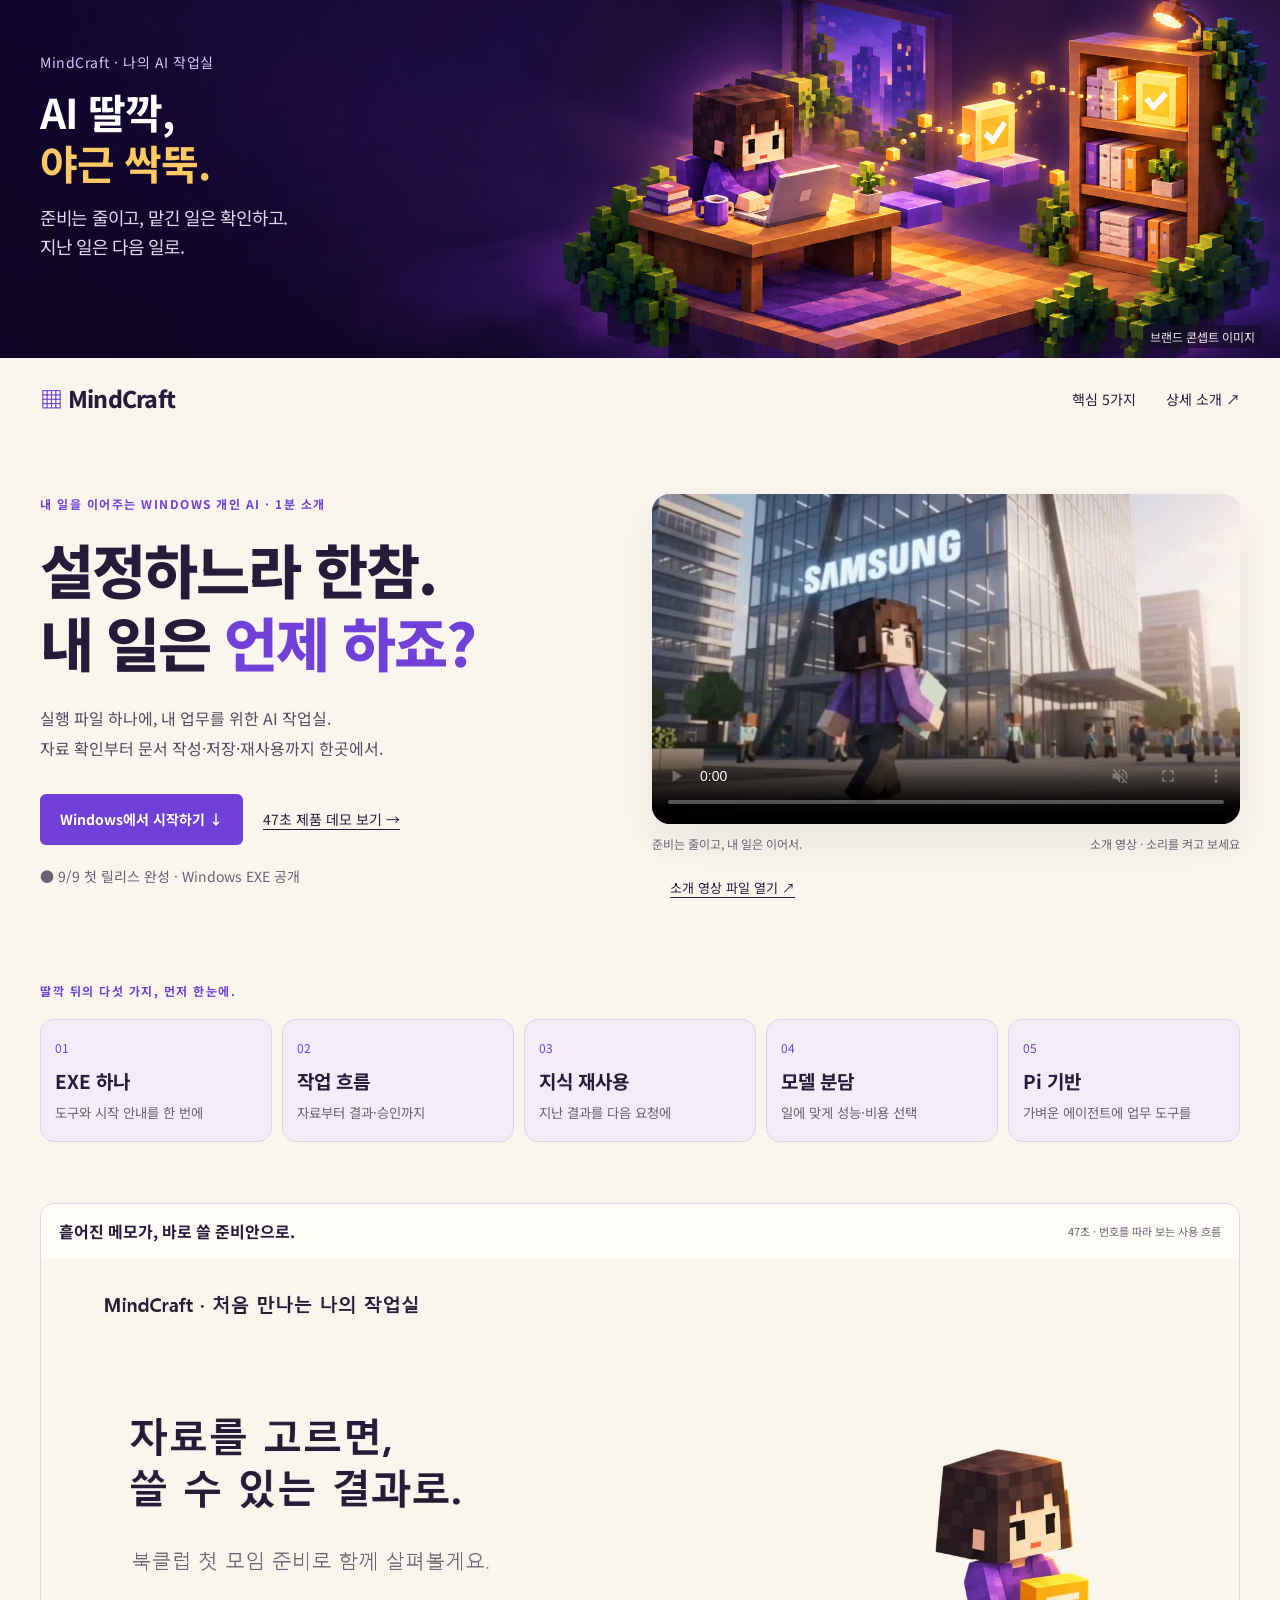
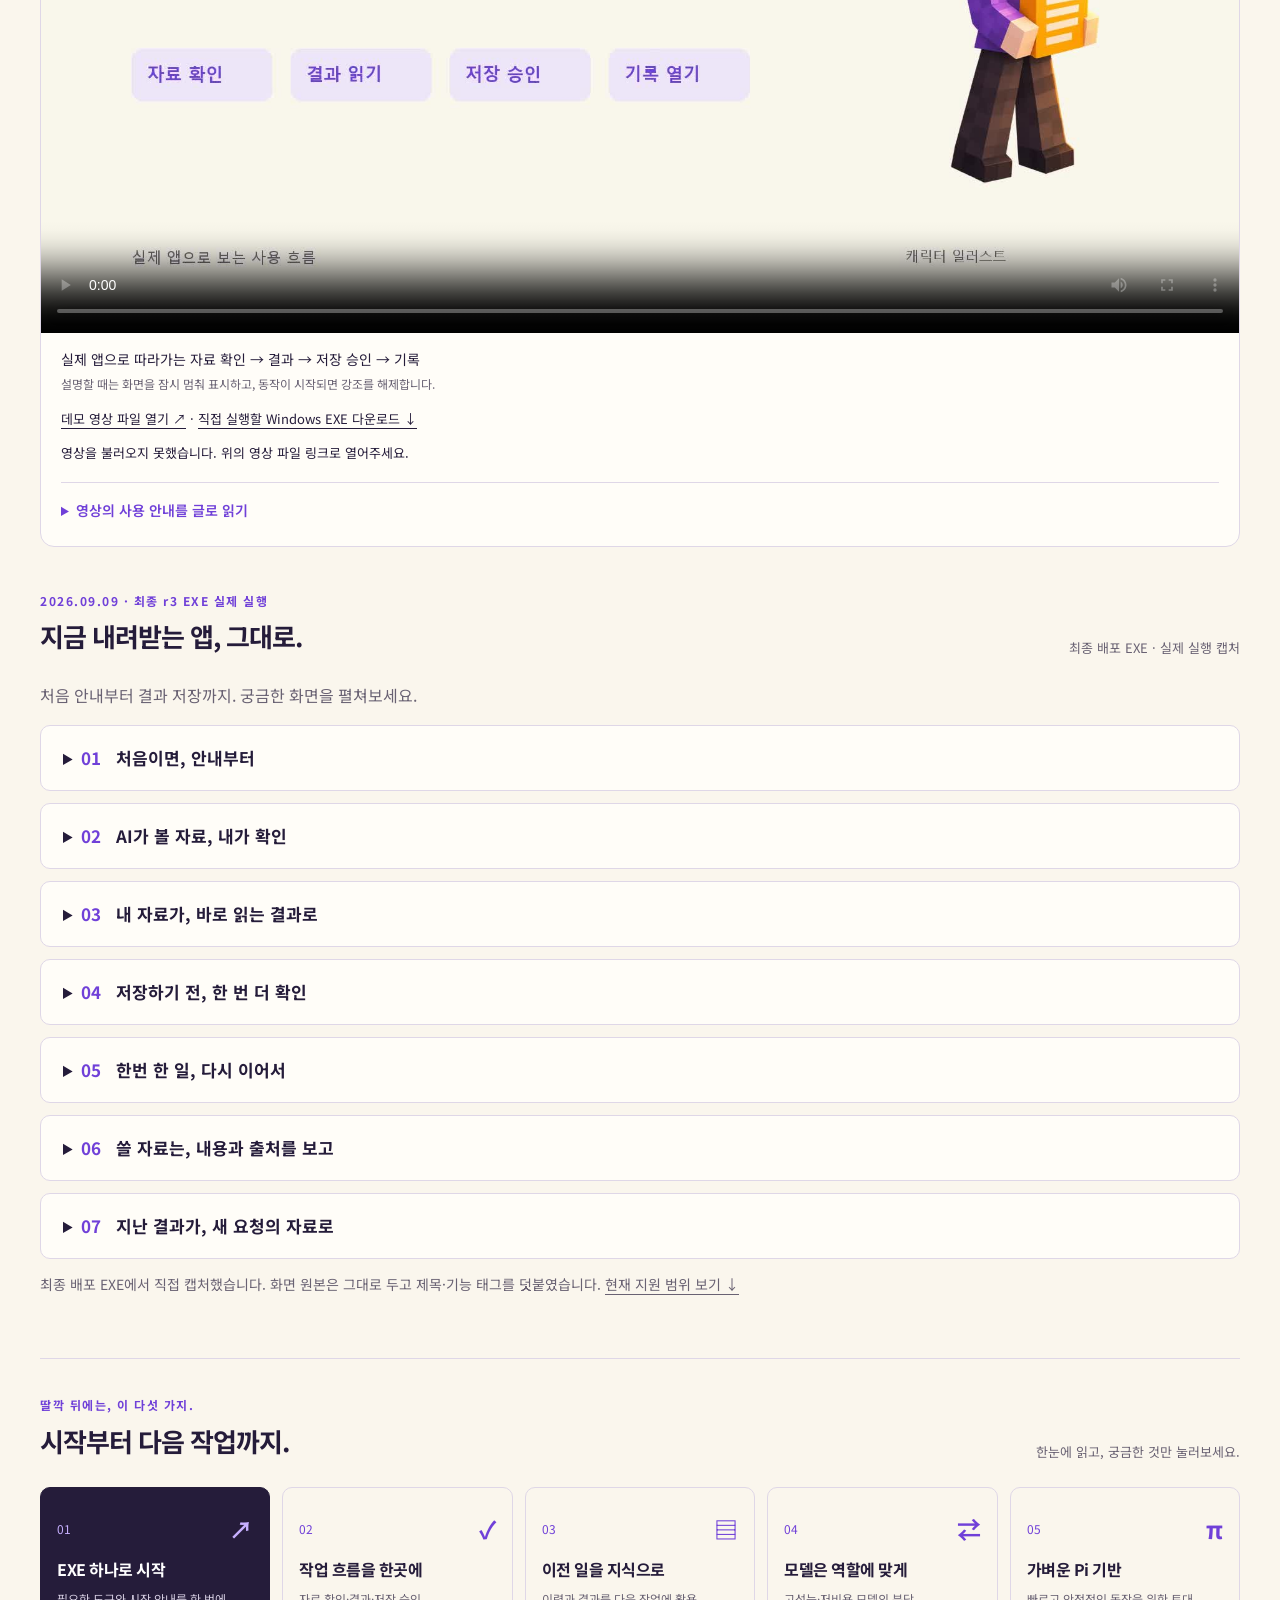
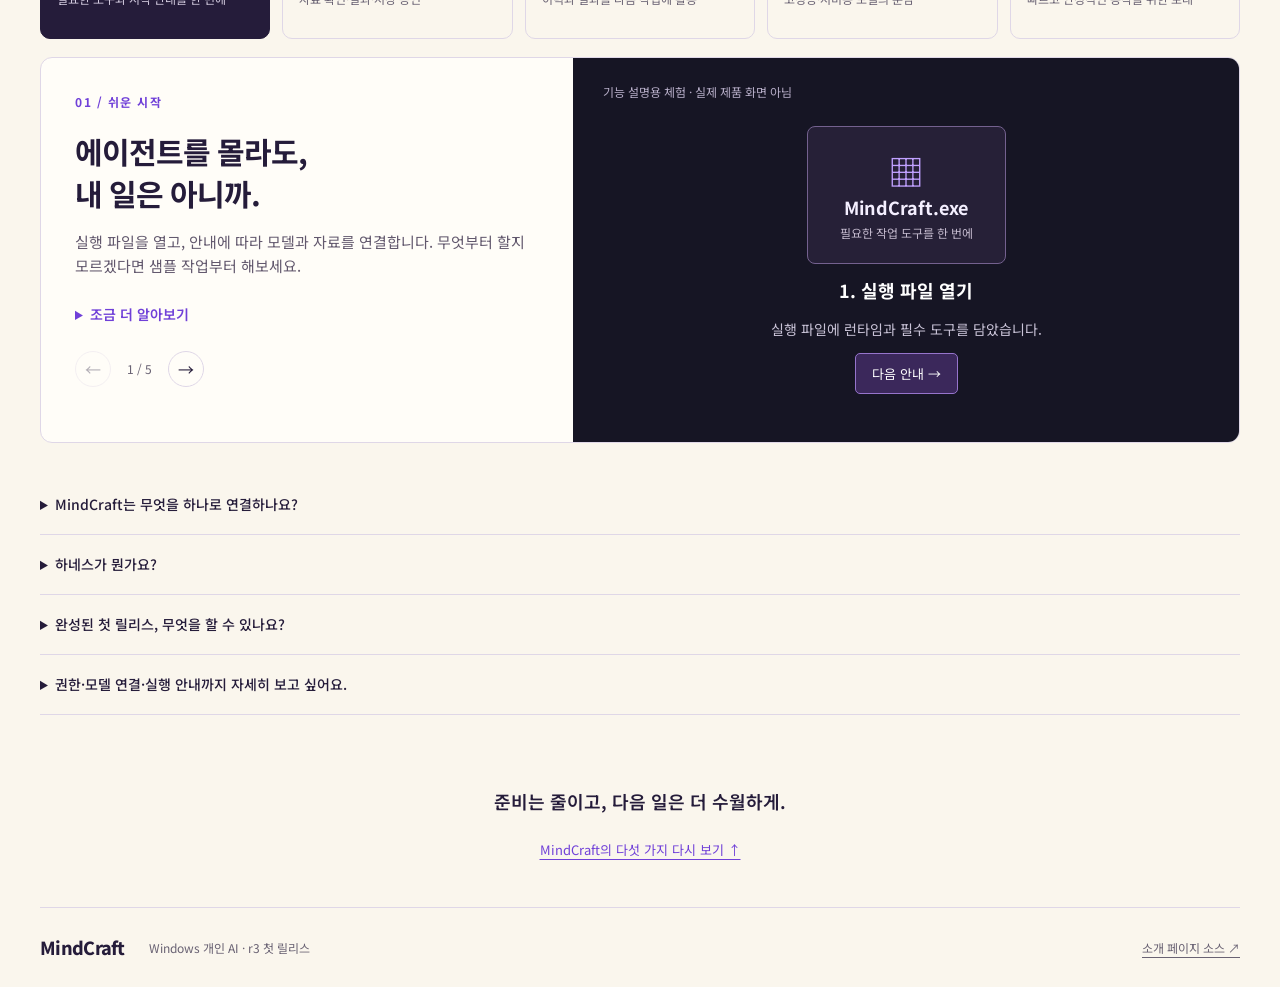
==== commit cf08439d: "Clarify demo and EXE execution link with a readable four-step run guide" ====
--- a/index.html
+++ b/index.html
@@ -2,7 +2,7 @@
 <body><a class="skip" href="#main">본문으로 건너뛰기</a><aside class="value-banner image-value-banner" aria-label="MindCraft 핵심 가치"><img src="./assets/value-banner-v1.png" alt="블록 캐릭터의 작업실에서 확인된 결과 문서가 자료함으로 이어지는 콘셉트 일러스트" width="2172" height="724" fetchpriority="high"><div class="value-banner-copy"><p class="banner-brand">MindCraft · 나의 AI 작업실</p><p class="banner-title"><strong>AI 딸깍,<br><span class="banner-punch">야근 싹뚝.</span></strong></p><p class="banner-value">준비는 줄이고, 맡긴 일은 확인하고.<br>지난 일은 다음 일로.</p></div><small class="banner-label">브랜드 콘셉트 이미지</small></aside><header class="wrap nav"><a class="brand" href="./"><span aria-hidden="true">▦</span> MindCraft</a><nav aria-label="주요 메뉴"><a href="#features">핵심 5가지</a><a href="./details.html">상세 소개 ↗</a></nav></header>
 <main id="main"><section class="hero wrap"><div><p class="eyebrow">내 일을 이어주는 WINDOWS 개인 AI · 1분 소개</p><h1>설정하느라 한참.<br>내 일은 <em>언제 하죠?</em></h1><p class="lead">실행 파일 하나에, 내 업무를 위한 AI 작업실.<br>자료 확인부터 문서 작성·저장·재사용까지 한곳에서.</p><div class="hero-actions"><a class="primary" href="https://github.com/ddt-mindcraft/mindcraft-showcase/releases/download/submission-2026-09-09-v12/MindCraft-0.1.0-windows-x64.exe">Windows에서 시작하기 ↓</a><a class="text-button" href="#demo">47초 제품 데모 보기 →</a></div><p class="status">● 9/9 첫 릴리스 완성 · Windows EXE 공개</p></div><figure class="hero-art hero-animation"><video id="concept-video" autoplay loop muted controls playsinline preload="metadata" poster="./assets/hero-final-v2.jpg" src="./assets/hero-final-v2.mp4" aria-label="MindCraft 소개 영상"></video><figcaption>준비는 줄이고, 내 일은 이어서. <small>소개 영상 · 소리를 켜고 보세요</small></figcaption><p id="video-fallback" hidden><a href="./assets/hero-final-v2.mp4">소개 영상 파일 열기 ↗</a></p></figure></section>
 <section class="wrap quick-overview" aria-label="핵심 기능 한눈에"><p class="eyebrow">딸깍 뒤의 다섯 가지, 먼저 한눈에.</p><div><a href="#features" data-overview="0"><span>01</span><strong>EXE 하나</strong><small>도구와 시작 안내를 한 번에</small></a><a href="#features" data-overview="1"><span>02</span><strong>작업 흐름</strong><small>자료부터 결과·승인까지</small></a><a href="#features" data-overview="2"><span>03</span><strong>지식 재사용</strong><small>지난 결과를 다음 요청에</small></a><a href="#features" data-overview="3"><span>04</span><strong>모델 분담</strong><small>일에 맞게 성능·비용 선택</small></a><a href="#features" data-overview="4"><span>05</span><strong>Pi 기반</strong><small>가벼운 에이전트에 업무 도구를</small></a></div></section>
-<section id="demo" class="wrap demo-gallery"><figure id="product-film" class="product-film"><div class="film-heading"><span>흩어진 메모가, 바로 쓸 준비안으로.</span><small>47초 · 번호를 따라 보는 사용 흐름</small></div><video id="product-video" controls playsinline preload="metadata" poster="./assets/product-demo-v4.jpg" aria-describedby="product-description" src="./assets/product-demo-v4.mp4">영상 재생을 지원하지 않는 브라우저입니다.</video><figcaption id="product-description">실제 앱으로 따라가는 자료 확인 → 결과 → 저장 승인 → 기록<br><small>설명할 때는 화면을 잠시 멈춰 표시하고, 동작이 시작되면 강조를 해제합니다.</small></figcaption><p><a href="./assets/product-demo-v4.mp4">영상 파일 열기 ↗</a></p><p id="product-fallback" hidden>영상을 불러오지 못했습니다. 위의 영상 파일 링크로 열어주세요.</p><details class="demo-transcript"><summary>영상의 사용 안내를 글로 읽기</summary><ol><li><strong>샘플 시작:</strong> 처음이라면 준비된 예시를 눌러 작업 흐름을 익힙니다.</li><li><strong>자료 선택:</strong> 오른쪽에서 참고할 자료를 확인하고 ‘이 자료로 진행’을 누릅니다.</li><li><strong>결과 읽기:</strong> 가운데 결과 문서를 읽고 오른쪽의 참고 자료도 함께 확인합니다.</li><li><strong>파일 이름:</strong> ‘파일로 저장’을 누른 뒤 저장할 이름을 입력합니다.</li><li><strong>저장 승인:</strong> 경로와 변경 내용을 확인하고 동의할 때 ‘이번만 허용’을 누릅니다.</li><li><strong>기록 재열기:</strong> ‘작업 기록’에서 이전 작업을 찾아 ‘결과 열기’로 다시 확인합니다.</li></ol><p>영상은 작업 흐름을 보여주는 오프라인 샘플 녹화입니다. 실제 모델 연결·응답 검증은 별도로 완료했으며, 두 모델의 근거는 <a href="https://github.com/ddt-mindcraft/mindcraft-showcase/blob/main/submission/STATUS-AND-EVIDENCE.md">검증 기록</a>에서 확인할 수 있습니다. 녹화 당시 UI와 현재 릴리스의 차이는 아래 최신 캡처를 참고하세요. 번호·테두리는 영상 설명입니다.</p></details></figure><div class="section-head"><div><p class="eyebrow">2026.09.09 · 최종 r3 EXE 실제 실행</p><h2>지금 내려받는 앱, 그대로.</h2></div><p>최종 배포 EXE · 실제 실행 캡처</p></div><p>처음 안내부터 결과 저장까지. 궁금한 화면을 펼쳐보세요.</p><details class="demo-shot"><summary><span>01</span> 처음이면, 안내부터</summary><figure><div class="shot-highlights"><span>준비 상태 한눈에</span><span>샘플부터 체험</span></div><a href="./assets/demo-r3/01-start.png" target="_blank" rel="noopener"><img src="./assets/demo-r3/01-start.png" width="1440" height="1000" loading="lazy" alt="최종 MindCraft r3: 작업 폴더와 모델 준비 상태를 확인합니다. 계정 없이 샘플부터 시작할 수 있습니다."></a><figcaption>작업 폴더와 모델 준비 상태를 확인합니다. 계정 없이 샘플부터 시작할 수 있습니다. <a href="./assets/demo-r3/01-start.png" target="_blank" rel="noopener">원본 확대 ↗</a></figcaption></figure></details><details class="demo-shot"><summary><span>02</span> AI가 볼 자료, 내가 확인</summary><figure><div class="shot-highlights"><span>자료 3개 확인</span><span>선택한 자료로 진행</span></div><a href="./assets/demo-r3/02-sources.png" target="_blank" rel="noopener"><img src="./assets/demo-r3/02-sources.png" width="1440" height="1000" loading="lazy" alt="최종 MindCraft r3: 이번 요청에 사용할 세 자료의 내용과 출처를 확인한 뒤 진행합니다."></a><figcaption>이번 요청에 사용할 세 자료의 내용과 출처를 확인한 뒤 진행합니다. <a href="./assets/demo-r3/02-sources.png" target="_blank" rel="noopener">원본 확대 ↗</a></figcaption></figure></details><details class="demo-shot"><summary><span>03</span> 내 자료가, 바로 읽는 결과로</summary><figure><div class="shot-highlights"><span>결과와 출처 함께</span><span>전체 결과 복사·저장</span></div><a href="./assets/demo-r3/03-result.png" target="_blank" rel="noopener"><img src="./assets/demo-r3/03-result.png" width="1440" height="1000" loading="lazy" alt="최종 MindCraft r3: 온담 북클럽 준비안과 참고 자료를 함께 읽고 결과 전체를 복사하거나 저장합니다."></a><figcaption>온담 북클럽 준비안과 참고 자료를 함께 읽고 결과 전체를 복사하거나 저장합니다. <a href="./assets/demo-r3/03-result.png" target="_blank" rel="noopener">원본 확대 ↗</a></figcaption></figure></details><details class="demo-shot"><summary><span>04</span> 저장하기 전, 한 번 더 확인</summary><figure><div class="shot-highlights"><span>저장 경로 확인</span><span>변경 내용 확인·승인</span></div><a href="./assets/demo-r3/04-approval.png" target="_blank" rel="noopener"><img src="./assets/demo-r3/04-approval.png" width="1440" height="1000" loading="lazy" alt="최종 MindCraft r3: 실제 파일 경로와 변경 내용을 읽고 이번 저장을 승인합니다."></a><figcaption>실제 파일 경로와 변경 내용을 읽고 이번 저장을 승인합니다. <a href="./assets/demo-r3/04-approval.png" target="_blank" rel="noopener">원본 확대 ↗</a></figcaption></figure></details><details class="demo-shot"><summary><span>05</span> 한번 한 일, 다시 이어서</summary><figure><div class="shot-highlights"><span>작업 기록 보존</span><span>이전 결과 다시 열기</span></div><a href="./assets/demo-r3/05-history.png" target="_blank" rel="noopener"><img src="./assets/demo-r3/05-history.png" width="1440" height="1000" loading="lazy" alt="최종 MindCraft r3: 작업 기록에서 완료된 요청을 찾고 같은 결과를 다시 엽니다."></a><figcaption>작업 기록에서 완료된 요청을 찾고 같은 결과를 다시 엽니다. <a href="./assets/demo-r3/05-history.png" target="_blank" rel="noopener">원본 확대 ↗</a></figcaption></figure></details><details class="demo-shot" id="knowledge-proof"><summary><span>06</span> 쓸 자료는, 내용과 출처를 보고</summary><figure><div class="shot-highlights"><span>결과를 자료로 보관</span><span>출처 확인 후 사용 선택</span></div><a href="./assets/demo-r3/06-knowledge-review.png" target="_blank" rel="noopener"><img src="./assets/demo-r3/06-knowledge-review.png" width="1440" height="1000" loading="lazy" alt="지난 결과를 자료로 보관한 뒤 자료함에서 내용을 확인하고 사용 여부를 선택합니다."></a><figcaption>지난 결과를 자료로 보관한 뒤 자료함에서 내용을 확인하고 사용 여부를 선택합니다. <a href="./assets/demo-r3/06-knowledge-review.png" target="_blank" rel="noopener">원본 확대 ↗</a></figcaption></figure></details><details class="demo-shot"><summary><span>07</span> 지난 결과가, 새 요청의 자료로</summary><figure><div class="shot-highlights"><span>새 요청에 지식 포함</span><span>이번 작업의 자료로 확인</span></div><a href="./assets/demo-r3/07-knowledge-reuse.png" target="_blank" rel="noopener"><img src="./assets/demo-r3/07-knowledge-reuse.png" width="1440" height="1000" loading="lazy" alt="새 모임 준비 요청에 ‘온담 북클럽 준비 기준’이 사용자 지정 지식으로 포함됩니다."></a><figcaption>새 모임 준비 요청에 ‘온담 북클럽 준비 기준’이 사용자 지정 지식으로 포함됩니다. <a href="./assets/demo-r3/07-knowledge-reuse.png" target="_blank" rel="noopener">원본 확대 ↗</a></figcaption></figure></details><p class="demo-note">최종 배포 EXE에서 직접 캡처했습니다. 화면 원본은 그대로 두고 제목·기능 태그를 덧붙였습니다. <a href="#availability">현재 지원 범위 보기 ↓</a></p></section>
+<section id="demo" class="wrap demo-gallery"><figure id="product-film" class="product-film"><div class="film-heading"><span>흩어진 메모가, 바로 쓸 준비안으로.</span><small>47초 · 번호를 따라 보는 사용 흐름</small></div><video id="product-video" controls playsinline preload="metadata" poster="./assets/product-demo-v4.jpg" aria-describedby="product-description" src="./assets/product-demo-v4.mp4">영상 재생을 지원하지 않는 브라우저입니다.</video><figcaption id="product-description">실제 앱으로 따라가는 자료 확인 → 결과 → 저장 승인 → 기록<br><small>설명할 때는 화면을 잠시 멈춰 표시하고, 동작이 시작되면 강조를 해제합니다.</small></figcaption><p><a href="./assets/product-demo-v4.mp4">데모 영상 파일 열기 ↗</a> · <a href="https://github.com/ddt-mindcraft/mindcraft-showcase/releases/download/submission-2026-09-09-v12/MindCraft-0.1.0-windows-x64.exe">직접 실행할 Windows EXE 다운로드 ↓</a></p><p id="product-fallback" hidden>영상을 불러오지 못했습니다. 위의 영상 파일 링크로 열어주세요.</p><details class="demo-transcript"><summary>영상의 사용 안내를 글로 읽기</summary><ol><li><strong>샘플 시작:</strong> 처음이라면 준비된 예시를 눌러 작업 흐름을 익힙니다.</li><li><strong>자료 선택:</strong> 오른쪽에서 참고할 자료를 확인하고 ‘이 자료로 진행’을 누릅니다.</li><li><strong>결과 읽기:</strong> 가운데 결과 문서를 읽고 오른쪽의 참고 자료도 함께 확인합니다.</li><li><strong>파일 이름:</strong> ‘파일로 저장’을 누른 뒤 저장할 이름을 입력합니다.</li><li><strong>저장 승인:</strong> 경로와 변경 내용을 확인하고 동의할 때 ‘이번만 허용’을 누릅니다.</li><li><strong>기록 재열기:</strong> ‘작업 기록’에서 이전 작업을 찾아 ‘결과 열기’로 다시 확인합니다.</li></ol><p>영상은 작업 흐름을 보여주는 오프라인 샘플 녹화입니다. 실제 모델 연결·응답 검증은 별도로 완료했으며, 두 모델의 근거는 <a href="https://github.com/ddt-mindcraft/mindcraft-showcase/blob/main/submission/STATUS-AND-EVIDENCE.md">검증 기록</a>에서 확인할 수 있습니다. 녹화 당시 UI와 현재 릴리스의 차이는 아래 최신 캡처를 참고하세요. 번호·테두리는 영상 설명입니다.</p></details></figure><div class="section-head"><div><p class="eyebrow">2026.09.09 · 최종 r3 EXE 실제 실행</p><h2>지금 내려받는 앱, 그대로.</h2></div><p>최종 배포 EXE · 실제 실행 캡처</p></div><p>처음 안내부터 결과 저장까지. 궁금한 화면을 펼쳐보세요.</p><details class="demo-shot"><summary><span>01</span> 처음이면, 안내부터</summary><figure><div class="shot-highlights"><span>준비 상태 한눈에</span><span>샘플부터 체험</span></div><a href="./assets/demo-r3/01-start.png" target="_blank" rel="noopener"><img src="./assets/demo-r3/01-start.png" width="1440" height="1000" loading="lazy" alt="최종 MindCraft r3: 작업 폴더와 모델 준비 상태를 확인합니다. 계정 없이 샘플부터 시작할 수 있습니다."></a><figcaption>작업 폴더와 모델 준비 상태를 확인합니다. 계정 없이 샘플부터 시작할 수 있습니다. <a href="./assets/demo-r3/01-start.png" target="_blank" rel="noopener">원본 확대 ↗</a></figcaption></figure></details><details class="demo-shot"><summary><span>02</span> AI가 볼 자료, 내가 확인</summary><figure><div class="shot-highlights"><span>자료 3개 확인</span><span>선택한 자료로 진행</span></div><a href="./assets/demo-r3/02-sources.png" target="_blank" rel="noopener"><img src="./assets/demo-r3/02-sources.png" width="1440" height="1000" loading="lazy" alt="최종 MindCraft r3: 이번 요청에 사용할 세 자료의 내용과 출처를 확인한 뒤 진행합니다."></a><figcaption>이번 요청에 사용할 세 자료의 내용과 출처를 확인한 뒤 진행합니다. <a href="./assets/demo-r3/02-sources.png" target="_blank" rel="noopener">원본 확대 ↗</a></figcaption></figure></details><details class="demo-shot"><summary><span>03</span> 내 자료가, 바로 읽는 결과로</summary><figure><div class="shot-highlights"><span>결과와 출처 함께</span><span>전체 결과 복사·저장</span></div><a href="./assets/demo-r3/03-result.png" target="_blank" rel="noopener"><img src="./assets/demo-r3/03-result.png" width="1440" height="1000" loading="lazy" alt="최종 MindCraft r3: 온담 북클럽 준비안과 참고 자료를 함께 읽고 결과 전체를 복사하거나 저장합니다."></a><figcaption>온담 북클럽 준비안과 참고 자료를 함께 읽고 결과 전체를 복사하거나 저장합니다. <a href="./assets/demo-r3/03-result.png" target="_blank" rel="noopener">원본 확대 ↗</a></figcaption></figure></details><details class="demo-shot"><summary><span>04</span> 저장하기 전, 한 번 더 확인</summary><figure><div class="shot-highlights"><span>저장 경로 확인</span><span>변경 내용 확인·승인</span></div><a href="./assets/demo-r3/04-approval.png" target="_blank" rel="noopener"><img src="./assets/demo-r3/04-approval.png" width="1440" height="1000" loading="lazy" alt="최종 MindCraft r3: 실제 파일 경로와 변경 내용을 읽고 이번 저장을 승인합니다."></a><figcaption>실제 파일 경로와 변경 내용을 읽고 이번 저장을 승인합니다. <a href="./assets/demo-r3/04-approval.png" target="_blank" rel="noopener">원본 확대 ↗</a></figcaption></figure></details><details class="demo-shot"><summary><span>05</span> 한번 한 일, 다시 이어서</summary><figure><div class="shot-highlights"><span>작업 기록 보존</span><span>이전 결과 다시 열기</span></div><a href="./assets/demo-r3/05-history.png" target="_blank" rel="noopener"><img src="./assets/demo-r3/05-history.png" width="1440" height="1000" loading="lazy" alt="최종 MindCraft r3: 작업 기록에서 완료된 요청을 찾고 같은 결과를 다시 엽니다."></a><figcaption>작업 기록에서 완료된 요청을 찾고 같은 결과를 다시 엽니다. <a href="./assets/demo-r3/05-history.png" target="_blank" rel="noopener">원본 확대 ↗</a></figcaption></figure></details><details class="demo-shot" id="knowledge-proof"><summary><span>06</span> 쓸 자료는, 내용과 출처를 보고</summary><figure><div class="shot-highlights"><span>결과를 자료로 보관</span><span>출처 확인 후 사용 선택</span></div><a href="./assets/demo-r3/06-knowledge-review.png" target="_blank" rel="noopener"><img src="./assets/demo-r3/06-knowledge-review.png" width="1440" height="1000" loading="lazy" alt="지난 결과를 자료로 보관한 뒤 자료함에서 내용을 확인하고 사용 여부를 선택합니다."></a><figcaption>지난 결과를 자료로 보관한 뒤 자료함에서 내용을 확인하고 사용 여부를 선택합니다. <a href="./assets/demo-r3/06-knowledge-review.png" target="_blank" rel="noopener">원본 확대 ↗</a></figcaption></figure></details><details class="demo-shot"><summary><span>07</span> 지난 결과가, 새 요청의 자료로</summary><figure><div class="shot-highlights"><span>새 요청에 지식 포함</span><span>이번 작업의 자료로 확인</span></div><a href="./assets/demo-r3/07-knowledge-reuse.png" target="_blank" rel="noopener"><img src="./assets/demo-r3/07-knowledge-reuse.png" width="1440" height="1000" loading="lazy" alt="새 모임 준비 요청에 ‘온담 북클럽 준비 기준’이 사용자 지정 지식으로 포함됩니다."></a><figcaption>새 모임 준비 요청에 ‘온담 북클럽 준비 기준’이 사용자 지정 지식으로 포함됩니다. <a href="./assets/demo-r3/07-knowledge-reuse.png" target="_blank" rel="noopener">원본 확대 ↗</a></figcaption></figure></details><p class="demo-note">최종 배포 EXE에서 직접 캡처했습니다. 화면 원본은 그대로 두고 제목·기능 태그를 덧붙였습니다. <a href="#availability">현재 지원 범위 보기 ↓</a></p></section>
 <section id="features" class="wrap features"><div class="section-head"><div><p class="eyebrow">딸깍 뒤에는, 이 다섯 가지.</p><h2>시작부터 다음 작업까지.</h2></div><p>한눈에 읽고, 궁금한 것만 눌러보세요.</p></div>
 <div class="feature-tabs" role="tablist" aria-label="MindCraft 핵심 특징">
 <button id="tab-0" role="tab" aria-selected="true" aria-controls="feature-panel" data-feature="0"><span class="number">01 <b>↗</b></span><strong>EXE 하나로 시작</strong><span>필요한 도구와 시작 안내를 한 번에</span></button>
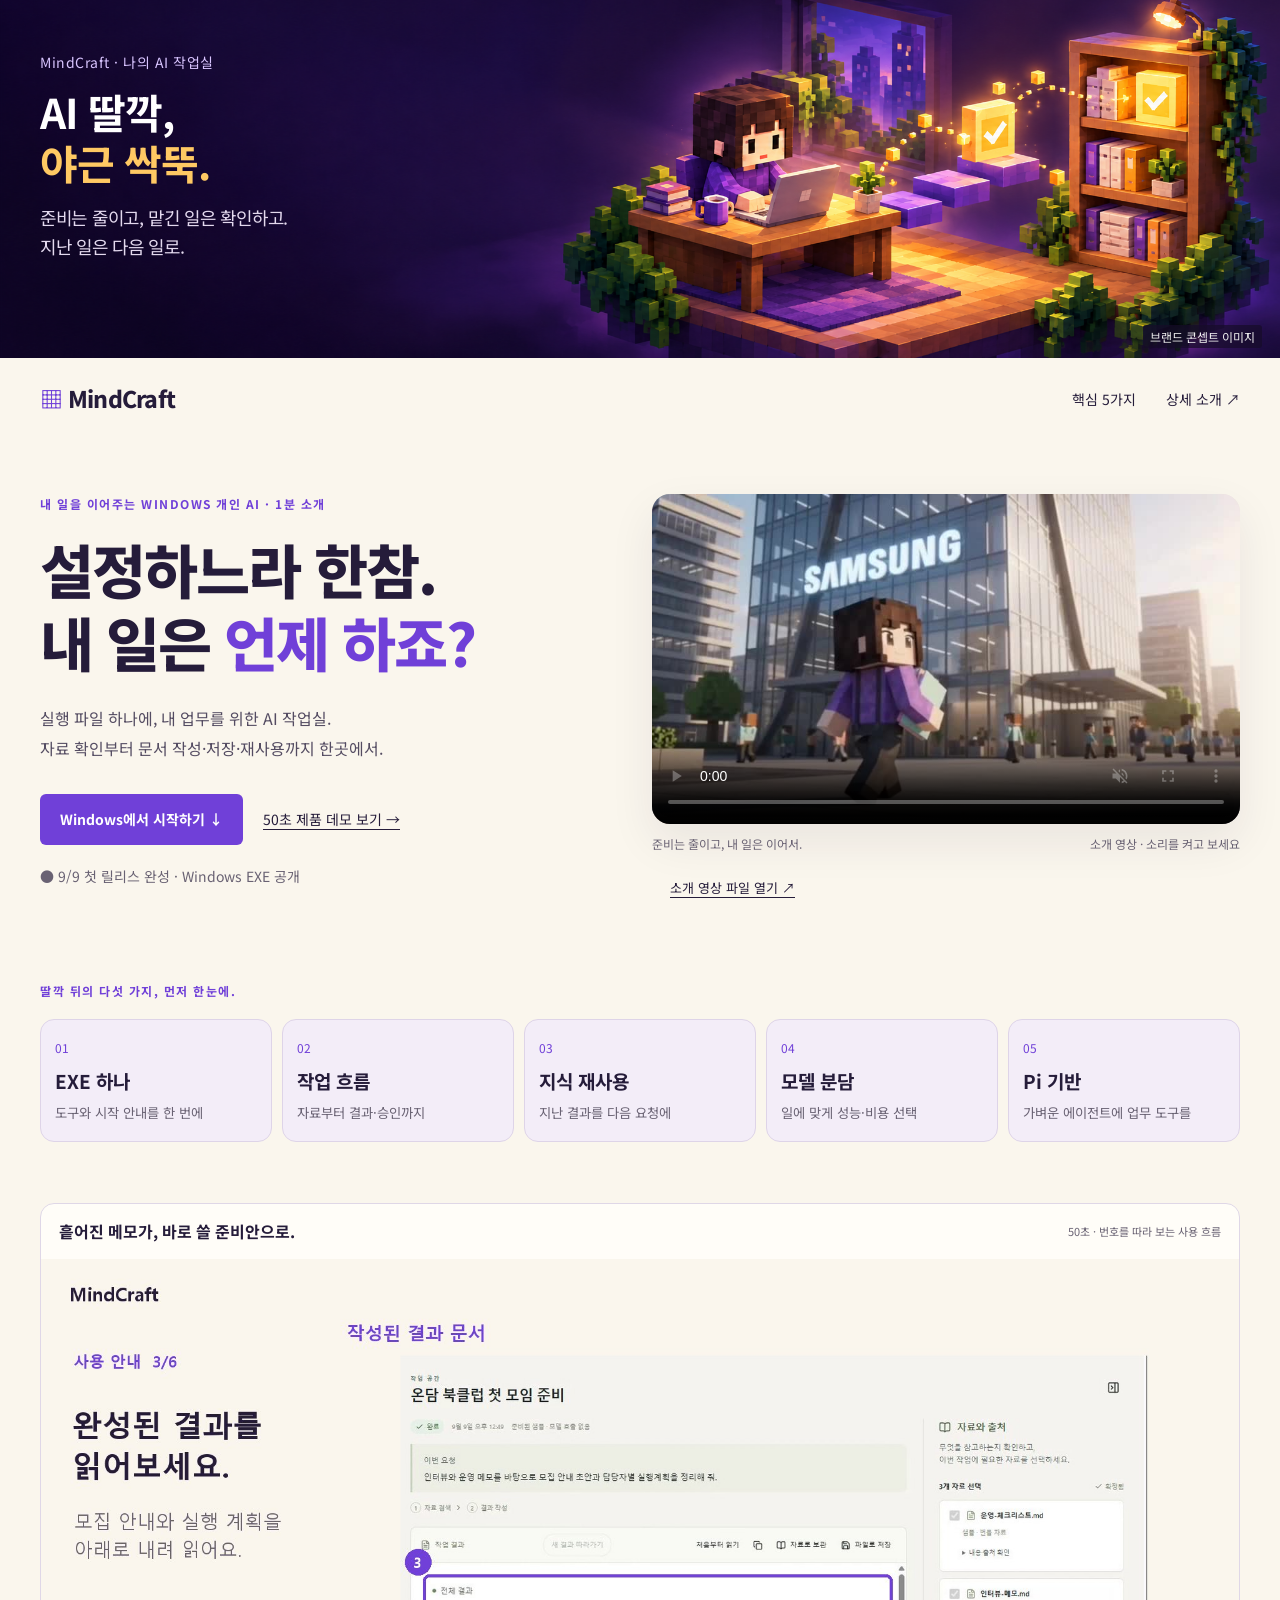
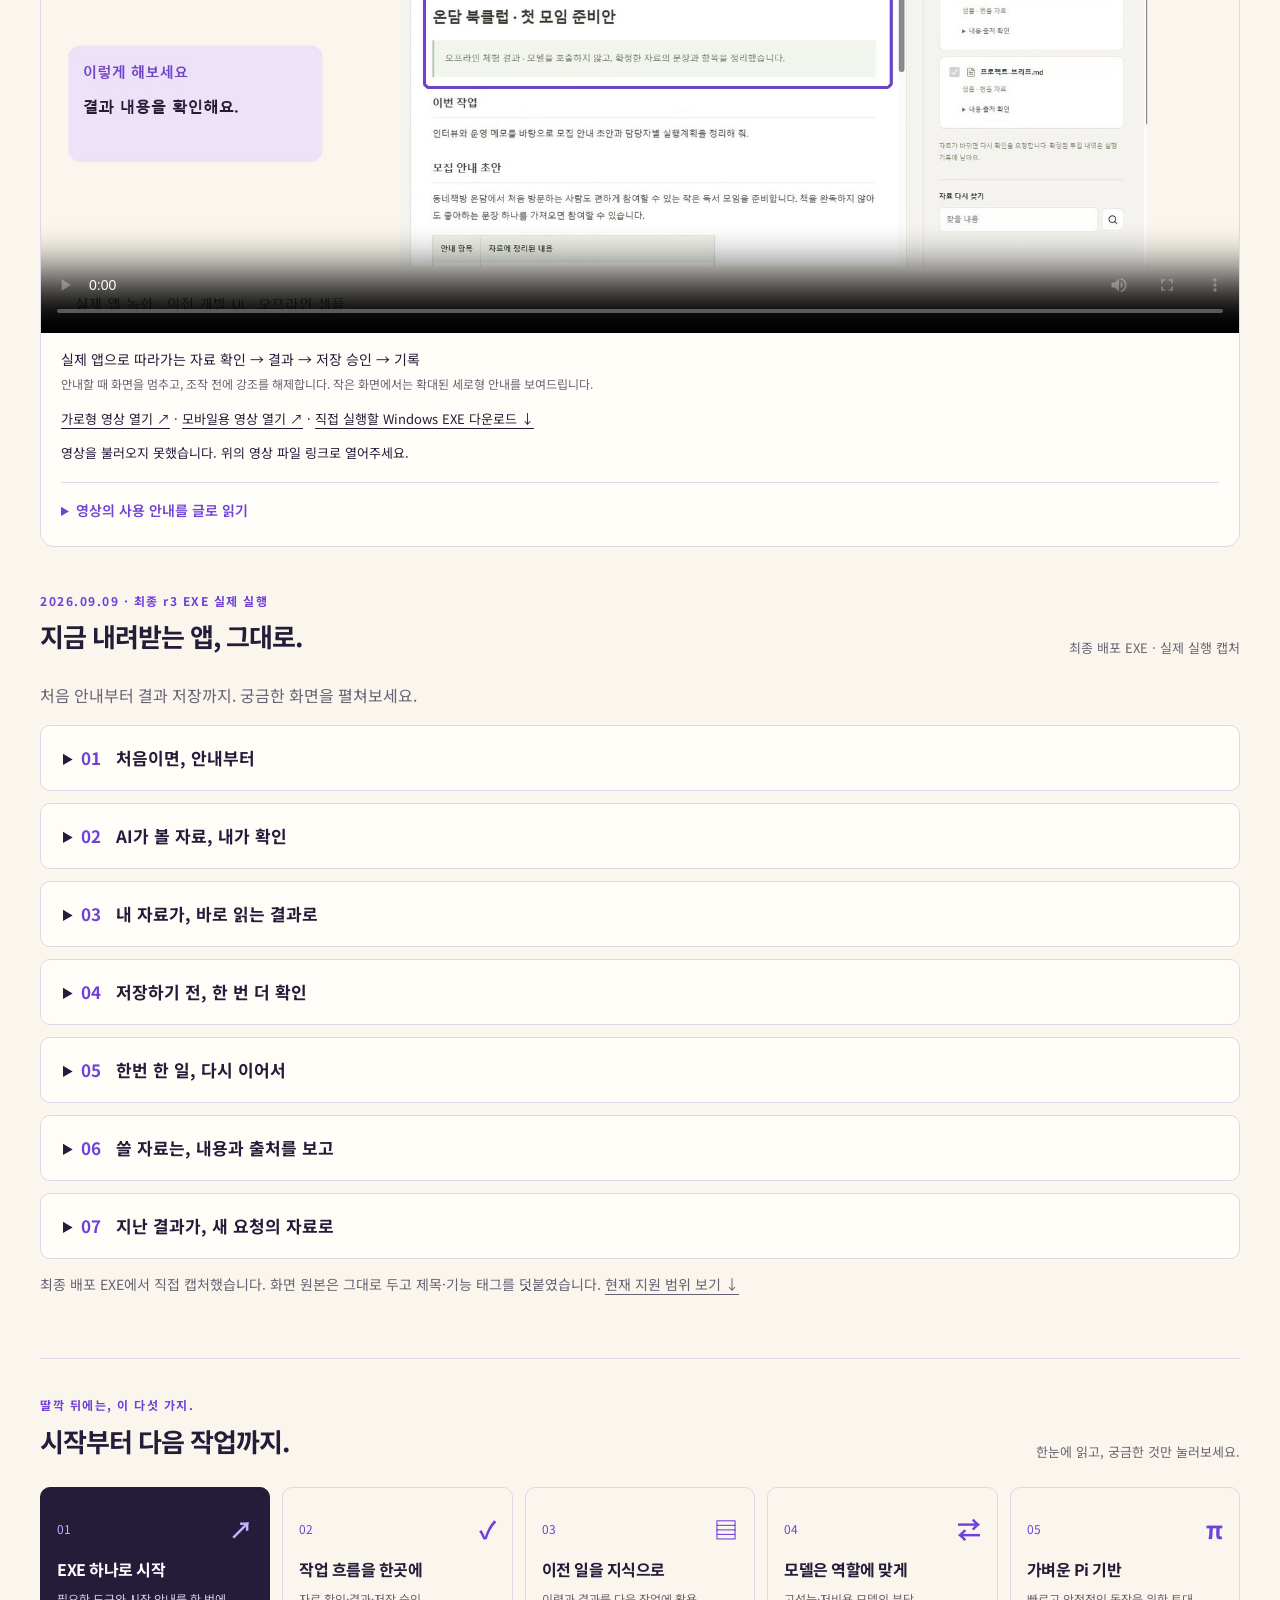
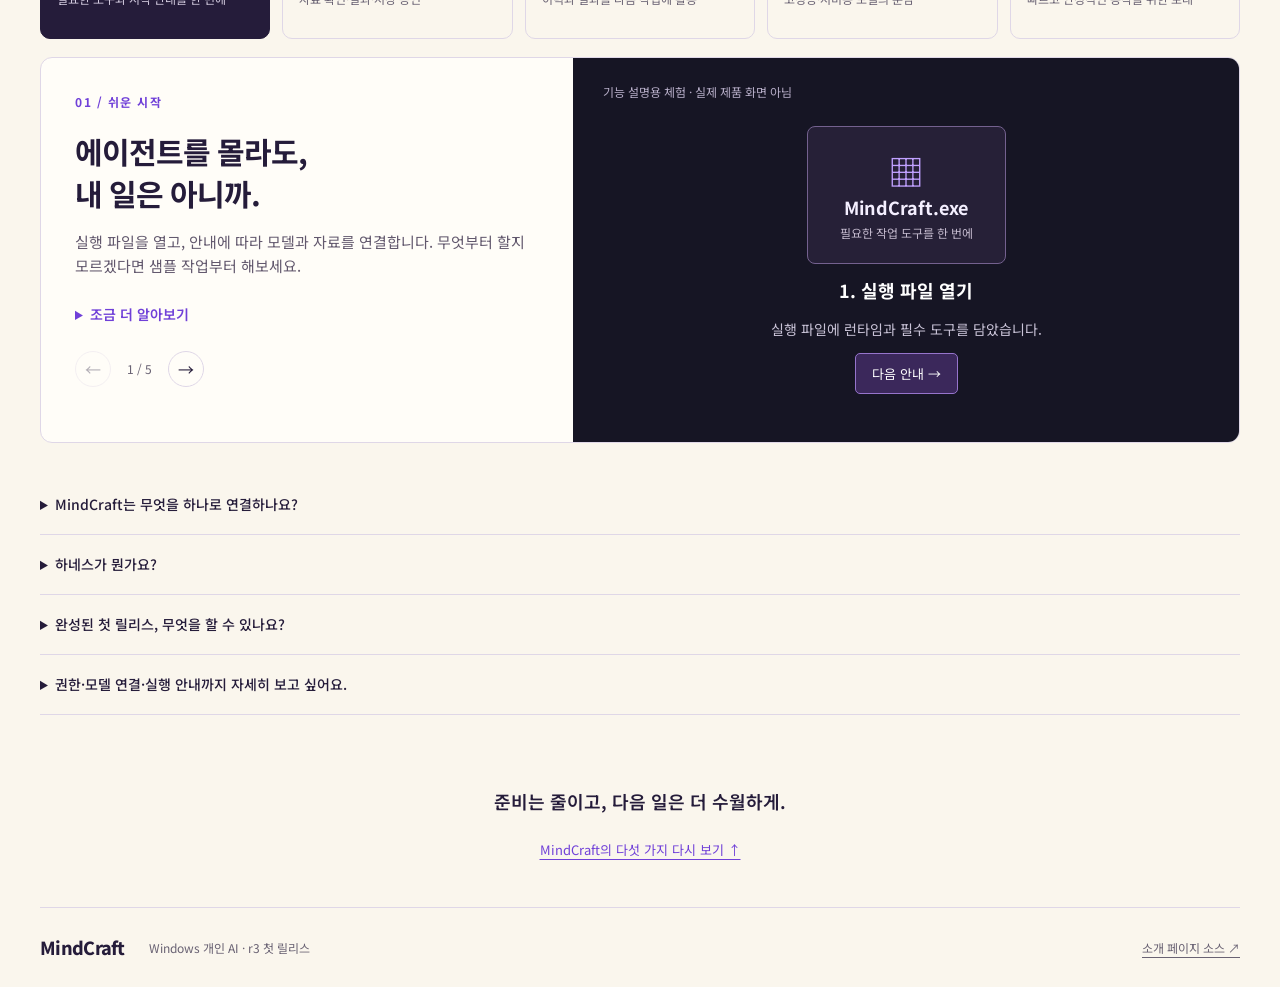
==== commit b6b59534: "Fix demo highlight alignment and timing with verified mobile cut" ====
--- a/index.html
+++ b/index.html
@@ -1,8 +1,8 @@
 <!doctype html><html lang="ko"><head><meta charset="utf-8"><meta name="viewport" content="width=device-width, initial-scale=1"><meta name="theme-color" content="#faf6ed"><meta name="description" content="AI 딸깍, 야근 싹뚝. 준비와 반복을 줄이는 Windows 개인 AI. 쉬운 시작, 작업 흐름, 지식 재사용, 모델 역할 분담, Pi 기반."><title>MindCraft | AI 딸깍, 야근 싹뚝</title><link rel="icon" href="./favicon.svg"><link rel="stylesheet" href="./style.css"><script src="./app.js" defer></script><meta property="og:image" content="https://ddt-mindcraft.github.io/mindcraft-showcase/assets/submission-cover-r3.png"><meta property="og:image:alt" content="MindCraft · AI 딸깍, 야근 싹뚝 · 콘셉트 이미지"><meta name="twitter:card" content="summary_large_image"><link rel="stylesheet" href="./motion.css"><script src="./motion.js" defer></script></head>
 <body><a class="skip" href="#main">본문으로 건너뛰기</a><aside class="value-banner image-value-banner" aria-label="MindCraft 핵심 가치"><img src="./assets/value-banner-v1.png" alt="블록 캐릭터의 작업실에서 확인된 결과 문서가 자료함으로 이어지는 콘셉트 일러스트" width="2172" height="724" fetchpriority="high"><div class="value-banner-copy"><p class="banner-brand">MindCraft · 나의 AI 작업실</p><p class="banner-title"><strong>AI 딸깍,<br><span class="banner-punch">야근 싹뚝.</span></strong></p><p class="banner-value">준비는 줄이고, 맡긴 일은 확인하고.<br>지난 일은 다음 일로.</p></div><small class="banner-label">브랜드 콘셉트 이미지</small></aside><header class="wrap nav"><a class="brand" href="./"><span aria-hidden="true">▦</span> MindCraft</a><nav aria-label="주요 메뉴"><a href="#features">핵심 5가지</a><a href="./details.html">상세 소개 ↗</a></nav></header>
-<main id="main"><section class="hero wrap"><div><p class="eyebrow">내 일을 이어주는 WINDOWS 개인 AI · 1분 소개</p><h1>설정하느라 한참.<br>내 일은 <em>언제 하죠?</em></h1><p class="lead">실행 파일 하나에, 내 업무를 위한 AI 작업실.<br>자료 확인부터 문서 작성·저장·재사용까지 한곳에서.</p><div class="hero-actions"><a class="primary" href="https://github.com/ddt-mindcraft/mindcraft-showcase/releases/download/submission-2026-09-09-v12/MindCraft-0.1.0-windows-x64.exe">Windows에서 시작하기 ↓</a><a class="text-button" href="#demo">47초 제품 데모 보기 →</a></div><p class="status">● 9/9 첫 릴리스 완성 · Windows EXE 공개</p></div><figure class="hero-art hero-animation"><video id="concept-video" autoplay loop muted controls playsinline preload="metadata" poster="./assets/hero-final-v2.jpg" src="./assets/hero-final-v2.mp4" aria-label="MindCraft 소개 영상"></video><figcaption>준비는 줄이고, 내 일은 이어서. <small>소개 영상 · 소리를 켜고 보세요</small></figcaption><p id="video-fallback" hidden><a href="./assets/hero-final-v2.mp4">소개 영상 파일 열기 ↗</a></p></figure></section>
+<main id="main"><section class="hero wrap"><div><p class="eyebrow">내 일을 이어주는 WINDOWS 개인 AI · 1분 소개</p><h1>설정하느라 한참.<br>내 일은 <em>언제 하죠?</em></h1><p class="lead">실행 파일 하나에, 내 업무를 위한 AI 작업실.<br>자료 확인부터 문서 작성·저장·재사용까지 한곳에서.</p><div class="hero-actions"><a class="primary" href="https://github.com/ddt-mindcraft/mindcraft-showcase/releases/download/submission-2026-09-09-v12/MindCraft-0.1.0-windows-x64.exe">Windows에서 시작하기 ↓</a><a class="text-button" href="#demo">50초 제품 데모 보기 →</a></div><p class="status">● 9/9 첫 릴리스 완성 · Windows EXE 공개</p></div><figure class="hero-art hero-animation"><video id="concept-video" autoplay loop muted controls playsinline preload="metadata" poster="./assets/hero-final-v2.jpg" src="./assets/hero-final-v2.mp4" aria-label="MindCraft 소개 영상"></video><figcaption>준비는 줄이고, 내 일은 이어서. <small>소개 영상 · 소리를 켜고 보세요</small></figcaption><p id="video-fallback" hidden><a href="./assets/hero-final-v2.mp4">소개 영상 파일 열기 ↗</a></p></figure></section>
 <section class="wrap quick-overview" aria-label="핵심 기능 한눈에"><p class="eyebrow">딸깍 뒤의 다섯 가지, 먼저 한눈에.</p><div><a href="#features" data-overview="0"><span>01</span><strong>EXE 하나</strong><small>도구와 시작 안내를 한 번에</small></a><a href="#features" data-overview="1"><span>02</span><strong>작업 흐름</strong><small>자료부터 결과·승인까지</small></a><a href="#features" data-overview="2"><span>03</span><strong>지식 재사용</strong><small>지난 결과를 다음 요청에</small></a><a href="#features" data-overview="3"><span>04</span><strong>모델 분담</strong><small>일에 맞게 성능·비용 선택</small></a><a href="#features" data-overview="4"><span>05</span><strong>Pi 기반</strong><small>가벼운 에이전트에 업무 도구를</small></a></div></section>
-<section id="demo" class="wrap demo-gallery"><figure id="product-film" class="product-film"><div class="film-heading"><span>흩어진 메모가, 바로 쓸 준비안으로.</span><small>47초 · 번호를 따라 보는 사용 흐름</small></div><video id="product-video" controls playsinline preload="metadata" poster="./assets/product-demo-v4.jpg" aria-describedby="product-description" src="./assets/product-demo-v4.mp4">영상 재생을 지원하지 않는 브라우저입니다.</video><figcaption id="product-description">실제 앱으로 따라가는 자료 확인 → 결과 → 저장 승인 → 기록<br><small>설명할 때는 화면을 잠시 멈춰 표시하고, 동작이 시작되면 강조를 해제합니다.</small></figcaption><p><a href="./assets/product-demo-v4.mp4">데모 영상 파일 열기 ↗</a> · <a href="https://github.com/ddt-mindcraft/mindcraft-showcase/releases/download/submission-2026-09-09-v12/MindCraft-0.1.0-windows-x64.exe">직접 실행할 Windows EXE 다운로드 ↓</a></p><p id="product-fallback" hidden>영상을 불러오지 못했습니다. 위의 영상 파일 링크로 열어주세요.</p><details class="demo-transcript"><summary>영상의 사용 안내를 글로 읽기</summary><ol><li><strong>샘플 시작:</strong> 처음이라면 준비된 예시를 눌러 작업 흐름을 익힙니다.</li><li><strong>자료 선택:</strong> 오른쪽에서 참고할 자료를 확인하고 ‘이 자료로 진행’을 누릅니다.</li><li><strong>결과 읽기:</strong> 가운데 결과 문서를 읽고 오른쪽의 참고 자료도 함께 확인합니다.</li><li><strong>파일 이름:</strong> ‘파일로 저장’을 누른 뒤 저장할 이름을 입력합니다.</li><li><strong>저장 승인:</strong> 경로와 변경 내용을 확인하고 동의할 때 ‘이번만 허용’을 누릅니다.</li><li><strong>기록 재열기:</strong> ‘작업 기록’에서 이전 작업을 찾아 ‘결과 열기’로 다시 확인합니다.</li></ol><p>영상은 작업 흐름을 보여주는 오프라인 샘플 녹화입니다. 실제 모델 연결·응답 검증은 별도로 완료했으며, 두 모델의 근거는 <a href="https://github.com/ddt-mindcraft/mindcraft-showcase/blob/main/submission/STATUS-AND-EVIDENCE.md">검증 기록</a>에서 확인할 수 있습니다. 녹화 당시 UI와 현재 릴리스의 차이는 아래 최신 캡처를 참고하세요. 번호·테두리는 영상 설명입니다.</p></details></figure><div class="section-head"><div><p class="eyebrow">2026.09.09 · 최종 r3 EXE 실제 실행</p><h2>지금 내려받는 앱, 그대로.</h2></div><p>최종 배포 EXE · 실제 실행 캡처</p></div><p>처음 안내부터 결과 저장까지. 궁금한 화면을 펼쳐보세요.</p><details class="demo-shot"><summary><span>01</span> 처음이면, 안내부터</summary><figure><div class="shot-highlights"><span>준비 상태 한눈에</span><span>샘플부터 체험</span></div><a href="./assets/demo-r3/01-start.png" target="_blank" rel="noopener"><img src="./assets/demo-r3/01-start.png" width="1440" height="1000" loading="lazy" alt="최종 MindCraft r3: 작업 폴더와 모델 준비 상태를 확인합니다. 계정 없이 샘플부터 시작할 수 있습니다."></a><figcaption>작업 폴더와 모델 준비 상태를 확인합니다. 계정 없이 샘플부터 시작할 수 있습니다. <a href="./assets/demo-r3/01-start.png" target="_blank" rel="noopener">원본 확대 ↗</a></figcaption></figure></details><details class="demo-shot"><summary><span>02</span> AI가 볼 자료, 내가 확인</summary><figure><div class="shot-highlights"><span>자료 3개 확인</span><span>선택한 자료로 진행</span></div><a href="./assets/demo-r3/02-sources.png" target="_blank" rel="noopener"><img src="./assets/demo-r3/02-sources.png" width="1440" height="1000" loading="lazy" alt="최종 MindCraft r3: 이번 요청에 사용할 세 자료의 내용과 출처를 확인한 뒤 진행합니다."></a><figcaption>이번 요청에 사용할 세 자료의 내용과 출처를 확인한 뒤 진행합니다. <a href="./assets/demo-r3/02-sources.png" target="_blank" rel="noopener">원본 확대 ↗</a></figcaption></figure></details><details class="demo-shot"><summary><span>03</span> 내 자료가, 바로 읽는 결과로</summary><figure><div class="shot-highlights"><span>결과와 출처 함께</span><span>전체 결과 복사·저장</span></div><a href="./assets/demo-r3/03-result.png" target="_blank" rel="noopener"><img src="./assets/demo-r3/03-result.png" width="1440" height="1000" loading="lazy" alt="최종 MindCraft r3: 온담 북클럽 준비안과 참고 자료를 함께 읽고 결과 전체를 복사하거나 저장합니다."></a><figcaption>온담 북클럽 준비안과 참고 자료를 함께 읽고 결과 전체를 복사하거나 저장합니다. <a href="./assets/demo-r3/03-result.png" target="_blank" rel="noopener">원본 확대 ↗</a></figcaption></figure></details><details class="demo-shot"><summary><span>04</span> 저장하기 전, 한 번 더 확인</summary><figure><div class="shot-highlights"><span>저장 경로 확인</span><span>변경 내용 확인·승인</span></div><a href="./assets/demo-r3/04-approval.png" target="_blank" rel="noopener"><img src="./assets/demo-r3/04-approval.png" width="1440" height="1000" loading="lazy" alt="최종 MindCraft r3: 실제 파일 경로와 변경 내용을 읽고 이번 저장을 승인합니다."></a><figcaption>실제 파일 경로와 변경 내용을 읽고 이번 저장을 승인합니다. <a href="./assets/demo-r3/04-approval.png" target="_blank" rel="noopener">원본 확대 ↗</a></figcaption></figure></details><details class="demo-shot"><summary><span>05</span> 한번 한 일, 다시 이어서</summary><figure><div class="shot-highlights"><span>작업 기록 보존</span><span>이전 결과 다시 열기</span></div><a href="./assets/demo-r3/05-history.png" target="_blank" rel="noopener"><img src="./assets/demo-r3/05-history.png" width="1440" height="1000" loading="lazy" alt="최종 MindCraft r3: 작업 기록에서 완료된 요청을 찾고 같은 결과를 다시 엽니다."></a><figcaption>작업 기록에서 완료된 요청을 찾고 같은 결과를 다시 엽니다. <a href="./assets/demo-r3/05-history.png" target="_blank" rel="noopener">원본 확대 ↗</a></figcaption></figure></details><details class="demo-shot" id="knowledge-proof"><summary><span>06</span> 쓸 자료는, 내용과 출처를 보고</summary><figure><div class="shot-highlights"><span>결과를 자료로 보관</span><span>출처 확인 후 사용 선택</span></div><a href="./assets/demo-r3/06-knowledge-review.png" target="_blank" rel="noopener"><img src="./assets/demo-r3/06-knowledge-review.png" width="1440" height="1000" loading="lazy" alt="지난 결과를 자료로 보관한 뒤 자료함에서 내용을 확인하고 사용 여부를 선택합니다."></a><figcaption>지난 결과를 자료로 보관한 뒤 자료함에서 내용을 확인하고 사용 여부를 선택합니다. <a href="./assets/demo-r3/06-knowledge-review.png" target="_blank" rel="noopener">원본 확대 ↗</a></figcaption></figure></details><details class="demo-shot"><summary><span>07</span> 지난 결과가, 새 요청의 자료로</summary><figure><div class="shot-highlights"><span>새 요청에 지식 포함</span><span>이번 작업의 자료로 확인</span></div><a href="./assets/demo-r3/07-knowledge-reuse.png" target="_blank" rel="noopener"><img src="./assets/demo-r3/07-knowledge-reuse.png" width="1440" height="1000" loading="lazy" alt="새 모임 준비 요청에 ‘온담 북클럽 준비 기준’이 사용자 지정 지식으로 포함됩니다."></a><figcaption>새 모임 준비 요청에 ‘온담 북클럽 준비 기준’이 사용자 지정 지식으로 포함됩니다. <a href="./assets/demo-r3/07-knowledge-reuse.png" target="_blank" rel="noopener">원본 확대 ↗</a></figcaption></figure></details><p class="demo-note">최종 배포 EXE에서 직접 캡처했습니다. 화면 원본은 그대로 두고 제목·기능 태그를 덧붙였습니다. <a href="#availability">현재 지원 범위 보기 ↓</a></p></section>
+<section id="demo" class="wrap demo-gallery"><figure id="product-film" class="product-film"><div class="film-heading"><span>흩어진 메모가, 바로 쓸 준비안으로.</span><small>50초 · 번호를 따라 보는 사용 흐름</small></div><video id="product-video" data-desktop-src="./assets/product-demo-v5.mp4" data-mobile-src="./assets/product-demo-v5-mobile.mp4" data-desktop-poster="./assets/product-demo-v5.jpg" data-mobile-poster="./assets/product-demo-v5-mobile.jpg" controls playsinline preload="metadata" poster="./assets/product-demo-v5.jpg" aria-describedby="product-description" src="./assets/product-demo-v5.mp4">영상 재생을 지원하지 않는 브라우저입니다.</video><figcaption id="product-description">실제 앱으로 따라가는 자료 확인 → 결과 → 저장 승인 → 기록<br><small>안내할 때 화면을 멈추고, 조작 전에 강조를 해제합니다. 작은 화면에서는 확대된 세로형 안내를 보여드립니다.</small></figcaption><p><a href="./assets/product-demo-v5.mp4">가로형 영상 열기 ↗</a> · <a href="./assets/product-demo-v5-mobile.mp4">모바일용 영상 열기 ↗</a> · <a href="https://github.com/ddt-mindcraft/mindcraft-showcase/releases/download/submission-2026-09-09-v12/MindCraft-0.1.0-windows-x64.exe">직접 실행할 Windows EXE 다운로드 ↓</a></p><p id="product-fallback" hidden>영상을 불러오지 못했습니다. 위의 영상 파일 링크로 열어주세요.</p><details class="demo-transcript"><summary>영상의 사용 안내를 글로 읽기</summary><ol><li><strong>샘플 시작:</strong> 처음이라면 준비된 예시를 눌러 작업 흐름을 익힙니다.</li><li><strong>자료 선택:</strong> 오른쪽에서 참고할 자료를 확인하고 ‘이 자료로 진행’을 누릅니다.</li><li><strong>결과 읽기:</strong> 가운데 결과 문서를 읽고 오른쪽의 참고 자료도 함께 확인합니다.</li><li><strong>파일 이름:</strong> ‘파일로 저장’을 누른 뒤 저장할 이름을 입력합니다.</li><li><strong>저장 승인:</strong> 경로와 변경 내용을 확인하고 동의할 때 ‘이번만 허용’을 누릅니다.</li><li><strong>기록 재열기:</strong> ‘작업 기록’에서 이전 작업을 찾아 ‘결과 열기’로 다시 확인합니다.</li></ol><p>영상은 작업 흐름을 보여주는 오프라인 샘플 녹화입니다. 실제 모델 연결·응답 검증은 별도로 완료했으며, 두 모델의 근거는 <a href="https://github.com/ddt-mindcraft/mindcraft-showcase/blob/main/submission/STATUS-AND-EVIDENCE.md">검증 기록</a>에서 확인할 수 있습니다. 녹화 당시 UI와 현재 릴리스의 차이는 아래 최신 캡처를 참고하세요. 번호·테두리는 영상 설명입니다.</p></details></figure><div class="section-head"><div><p class="eyebrow">2026.09.09 · 최종 r3 EXE 실제 실행</p><h2>지금 내려받는 앱, 그대로.</h2></div><p>최종 배포 EXE · 실제 실행 캡처</p></div><p>처음 안내부터 결과 저장까지. 궁금한 화면을 펼쳐보세요.</p><details class="demo-shot"><summary><span>01</span> 처음이면, 안내부터</summary><figure><div class="shot-highlights"><span>준비 상태 한눈에</span><span>샘플부터 체험</span></div><a href="./assets/demo-r3/01-start.png" target="_blank" rel="noopener"><img src="./assets/demo-r3/01-start.png" width="1440" height="1000" loading="lazy" alt="최종 MindCraft r3: 작업 폴더와 모델 준비 상태를 확인합니다. 계정 없이 샘플부터 시작할 수 있습니다."></a><figcaption>작업 폴더와 모델 준비 상태를 확인합니다. 계정 없이 샘플부터 시작할 수 있습니다. <a href="./assets/demo-r3/01-start.png" target="_blank" rel="noopener">원본 확대 ↗</a></figcaption></figure></details><details class="demo-shot"><summary><span>02</span> AI가 볼 자료, 내가 확인</summary><figure><div class="shot-highlights"><span>자료 3개 확인</span><span>선택한 자료로 진행</span></div><a href="./assets/demo-r3/02-sources.png" target="_blank" rel="noopener"><img src="./assets/demo-r3/02-sources.png" width="1440" height="1000" loading="lazy" alt="최종 MindCraft r3: 이번 요청에 사용할 세 자료의 내용과 출처를 확인한 뒤 진행합니다."></a><figcaption>이번 요청에 사용할 세 자료의 내용과 출처를 확인한 뒤 진행합니다. <a href="./assets/demo-r3/02-sources.png" target="_blank" rel="noopener">원본 확대 ↗</a></figcaption></figure></details><details class="demo-shot"><summary><span>03</span> 내 자료가, 바로 읽는 결과로</summary><figure><div class="shot-highlights"><span>결과와 출처 함께</span><span>전체 결과 복사·저장</span></div><a href="./assets/demo-r3/03-result.png" target="_blank" rel="noopener"><img src="./assets/demo-r3/03-result.png" width="1440" height="1000" loading="lazy" alt="최종 MindCraft r3: 온담 북클럽 준비안과 참고 자료를 함께 읽고 결과 전체를 복사하거나 저장합니다."></a><figcaption>온담 북클럽 준비안과 참고 자료를 함께 읽고 결과 전체를 복사하거나 저장합니다. <a href="./assets/demo-r3/03-result.png" target="_blank" rel="noopener">원본 확대 ↗</a></figcaption></figure></details><details class="demo-shot"><summary><span>04</span> 저장하기 전, 한 번 더 확인</summary><figure><div class="shot-highlights"><span>저장 경로 확인</span><span>변경 내용 확인·승인</span></div><a href="./assets/demo-r3/04-approval.png" target="_blank" rel="noopener"><img src="./assets/demo-r3/04-approval.png" width="1440" height="1000" loading="lazy" alt="최종 MindCraft r3: 실제 파일 경로와 변경 내용을 읽고 이번 저장을 승인합니다."></a><figcaption>실제 파일 경로와 변경 내용을 읽고 이번 저장을 승인합니다. <a href="./assets/demo-r3/04-approval.png" target="_blank" rel="noopener">원본 확대 ↗</a></figcaption></figure></details><details class="demo-shot"><summary><span>05</span> 한번 한 일, 다시 이어서</summary><figure><div class="shot-highlights"><span>작업 기록 보존</span><span>이전 결과 다시 열기</span></div><a href="./assets/demo-r3/05-history.png" target="_blank" rel="noopener"><img src="./assets/demo-r3/05-history.png" width="1440" height="1000" loading="lazy" alt="최종 MindCraft r3: 작업 기록에서 완료된 요청을 찾고 같은 결과를 다시 엽니다."></a><figcaption>작업 기록에서 완료된 요청을 찾고 같은 결과를 다시 엽니다. <a href="./assets/demo-r3/05-history.png" target="_blank" rel="noopener">원본 확대 ↗</a></figcaption></figure></details><details class="demo-shot" id="knowledge-proof"><summary><span>06</span> 쓸 자료는, 내용과 출처를 보고</summary><figure><div class="shot-highlights"><span>결과를 자료로 보관</span><span>출처 확인 후 사용 선택</span></div><a href="./assets/demo-r3/06-knowledge-review.png" target="_blank" rel="noopener"><img src="./assets/demo-r3/06-knowledge-review.png" width="1440" height="1000" loading="lazy" alt="지난 결과를 자료로 보관한 뒤 자료함에서 내용을 확인하고 사용 여부를 선택합니다."></a><figcaption>지난 결과를 자료로 보관한 뒤 자료함에서 내용을 확인하고 사용 여부를 선택합니다. <a href="./assets/demo-r3/06-knowledge-review.png" target="_blank" rel="noopener">원본 확대 ↗</a></figcaption></figure></details><details class="demo-shot"><summary><span>07</span> 지난 결과가, 새 요청의 자료로</summary><figure><div class="shot-highlights"><span>새 요청에 지식 포함</span><span>이번 작업의 자료로 확인</span></div><a href="./assets/demo-r3/07-knowledge-reuse.png" target="_blank" rel="noopener"><img src="./assets/demo-r3/07-knowledge-reuse.png" width="1440" height="1000" loading="lazy" alt="새 모임 준비 요청에 ‘온담 북클럽 준비 기준’이 사용자 지정 지식으로 포함됩니다."></a><figcaption>새 모임 준비 요청에 ‘온담 북클럽 준비 기준’이 사용자 지정 지식으로 포함됩니다. <a href="./assets/demo-r3/07-knowledge-reuse.png" target="_blank" rel="noopener">원본 확대 ↗</a></figcaption></figure></details><p class="demo-note">최종 배포 EXE에서 직접 캡처했습니다. 화면 원본은 그대로 두고 제목·기능 태그를 덧붙였습니다. <a href="#availability">현재 지원 범위 보기 ↓</a></p></section>
 <section id="features" class="wrap features"><div class="section-head"><div><p class="eyebrow">딸깍 뒤에는, 이 다섯 가지.</p><h2>시작부터 다음 작업까지.</h2></div><p>한눈에 읽고, 궁금한 것만 눌러보세요.</p></div>
 <div class="feature-tabs" role="tablist" aria-label="MindCraft 핵심 특징">
 <button id="tab-0" role="tab" aria-selected="true" aria-controls="feature-panel" data-feature="0"><span class="number">01 <b>↗</b></span><strong>EXE 하나로 시작</strong><span>필요한 도구와 시작 안내를 한 번에</span></button>
--- a/style.css
+++ b/style.css
@@ -26,3 +26,5 @@
 .hero-animation video{display:block;width:100%;height:auto;aspect-ratio:854/480;object-fit:contain;background:#efe7de;border-radius:18px}.hero-animation figcaption{display:flex;flex-wrap:wrap;gap:.35rem;justify-content:space-between}.hero-animation small{font-size:.75rem;color:var(--muted)}
 
 .quick-overview{padding-top:12px;padding-bottom:36px}.quick-overview>div{display:grid;grid-template-columns:repeat(5,minmax(0,1fr));gap:10px}.quick-overview a{display:grid;gap:7px;padding:18px 14px;border:1px solid #ded4e8;border-radius:14px;text-decoration:none;color:#251c3a;background:#f3edf8}.quick-overview a:hover,.quick-overview a:focus-visible{outline:2px solid #7040d8}.quick-overview a>span{font-size:12px;color:#7040d8}.quick-overview strong{font-size:19px}.quick-overview small{line-height:1.5;color:#696273}@media(max-width:700px){.quick-overview>div{grid-template-columns:1fr}.quick-overview a{grid-template-columns:22px 100px 1fr;align-items:center;padding:12px}.quick-overview strong{font-size:16px}}
+
+#product-video[data-layout="portrait"]{aspect-ratio:3/4;height:auto}
